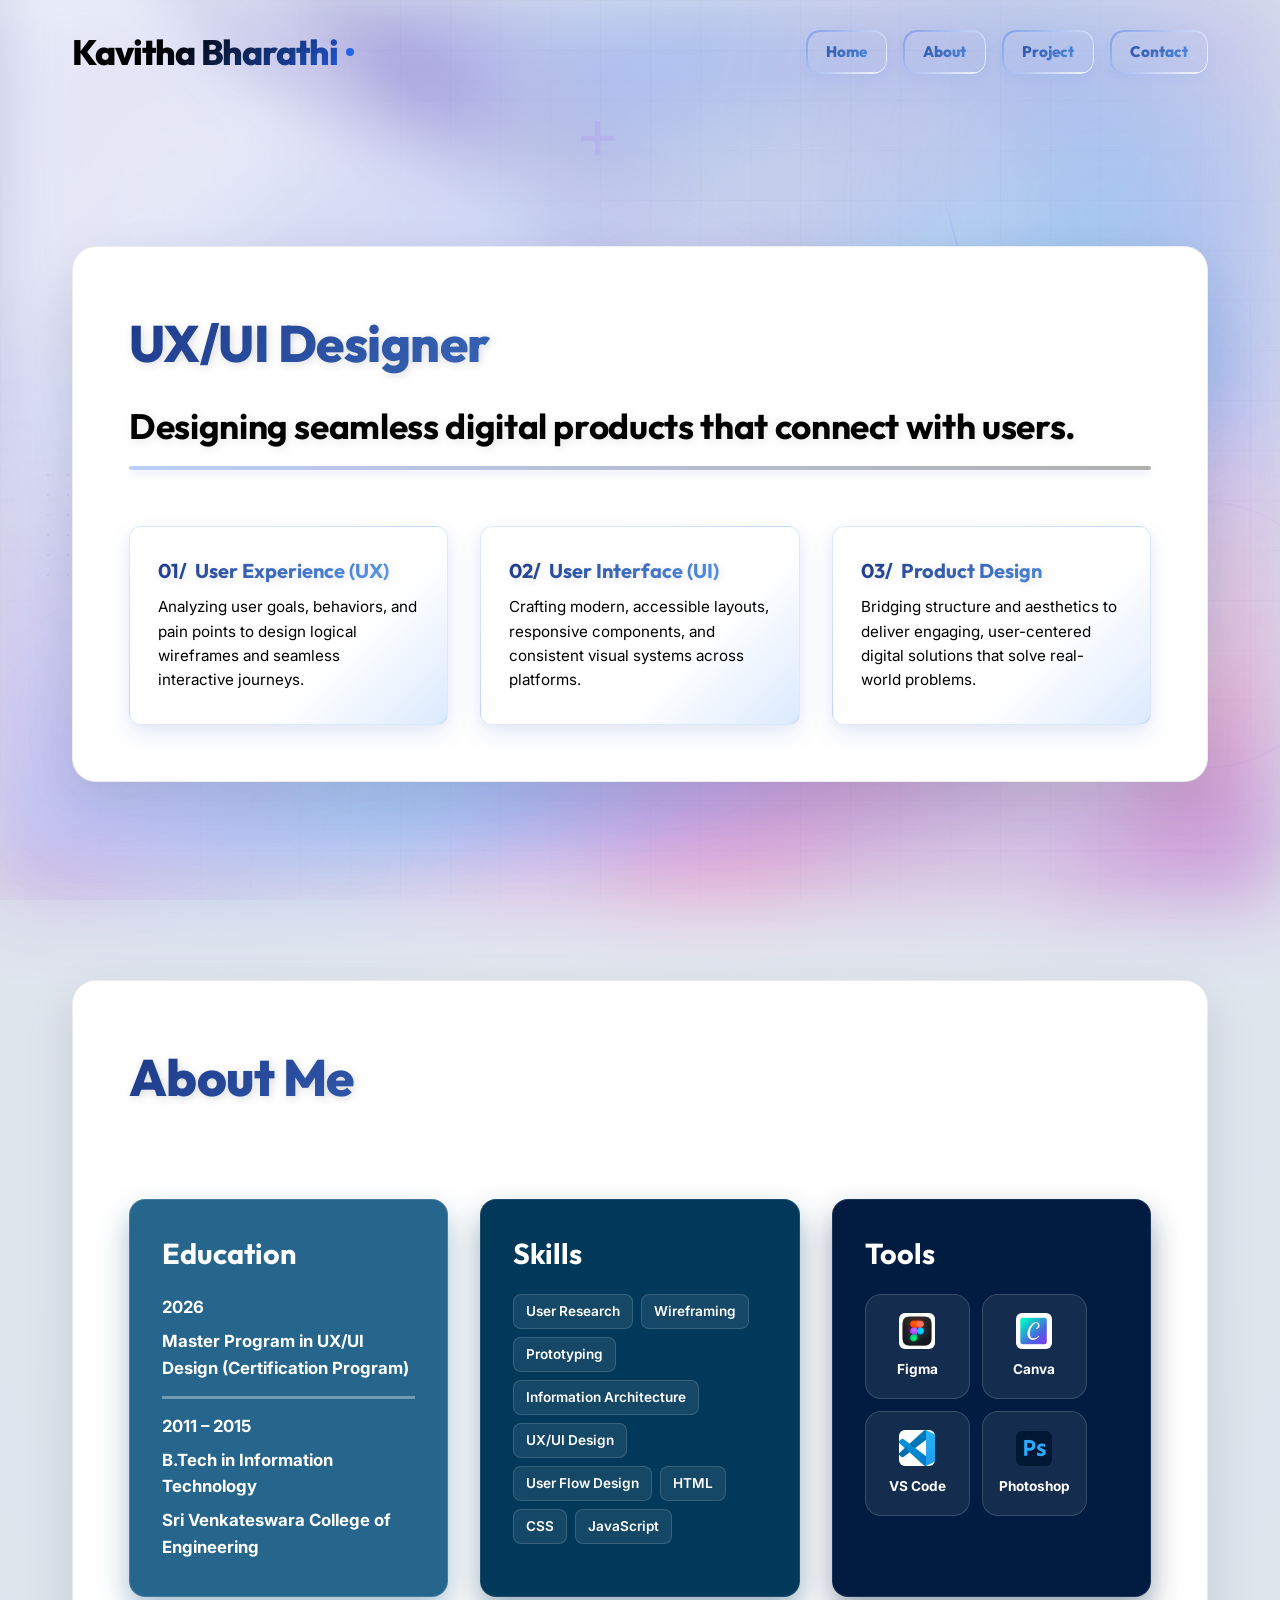
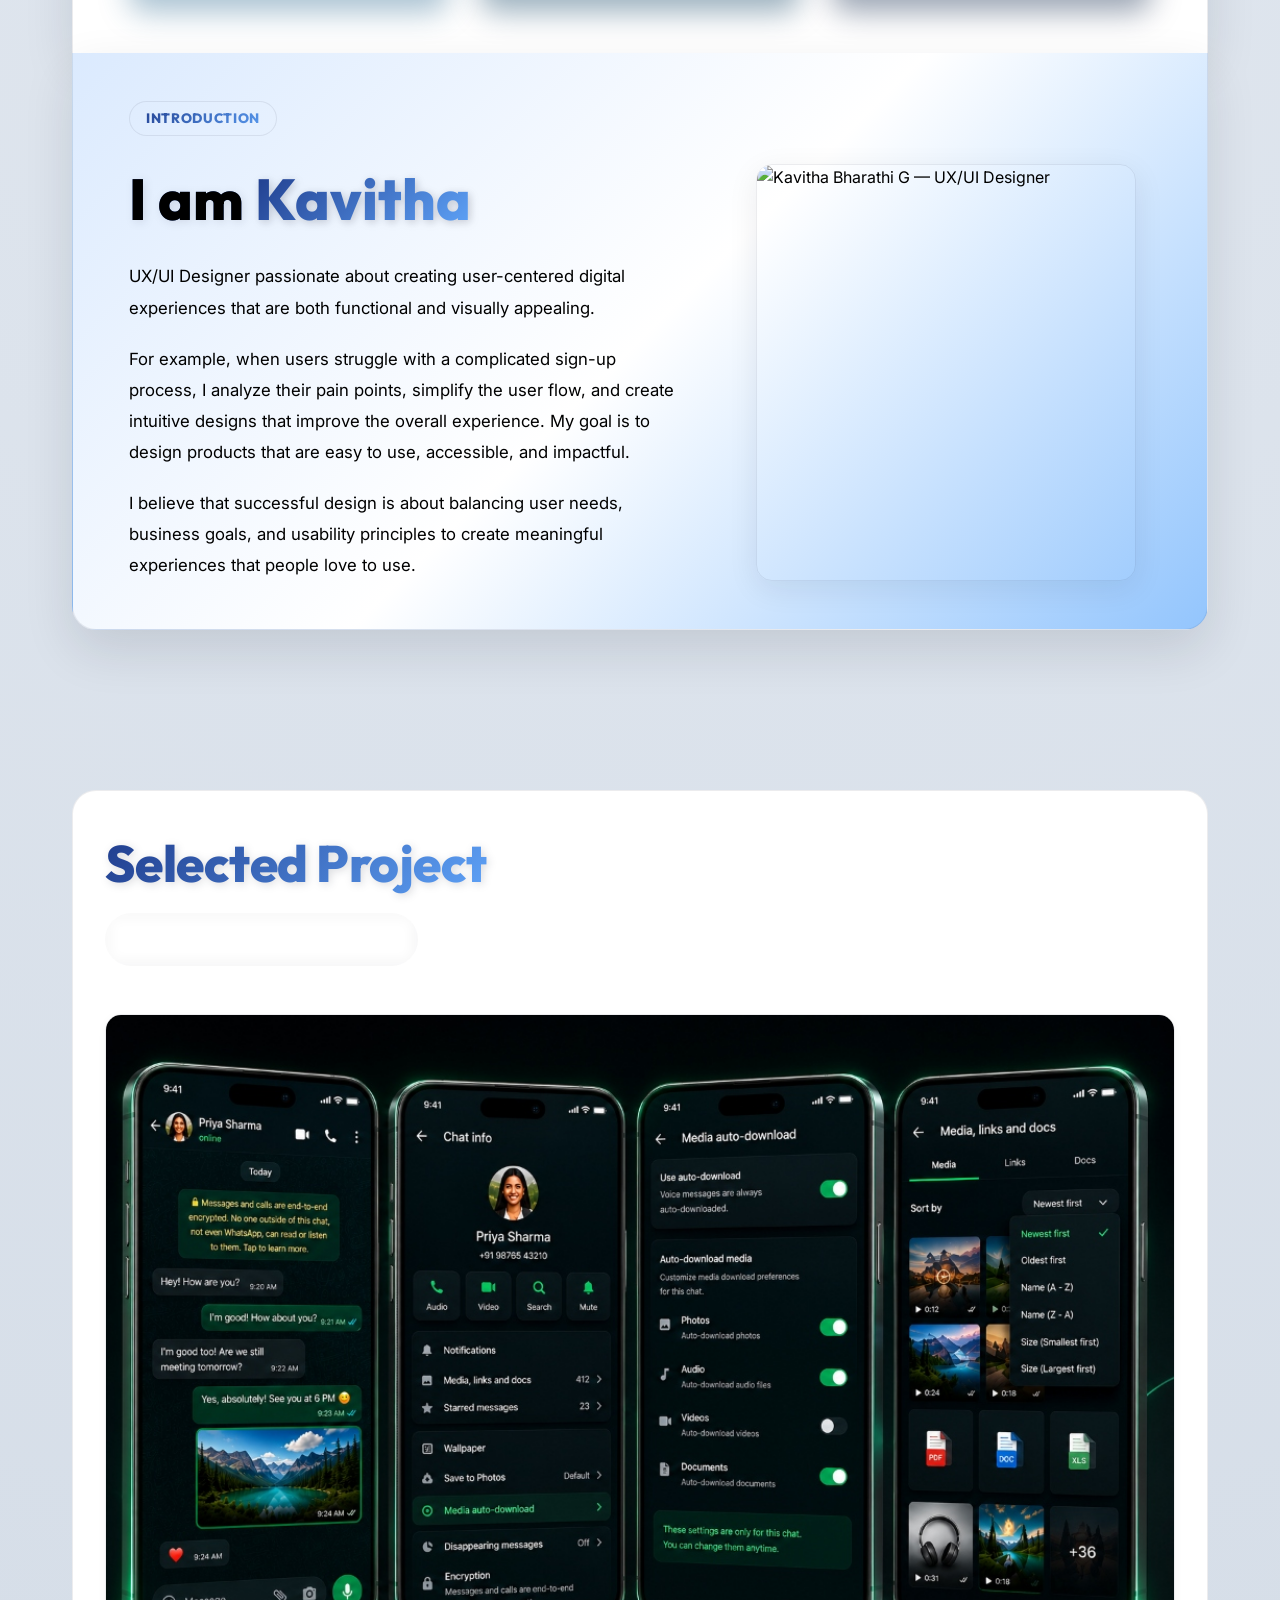
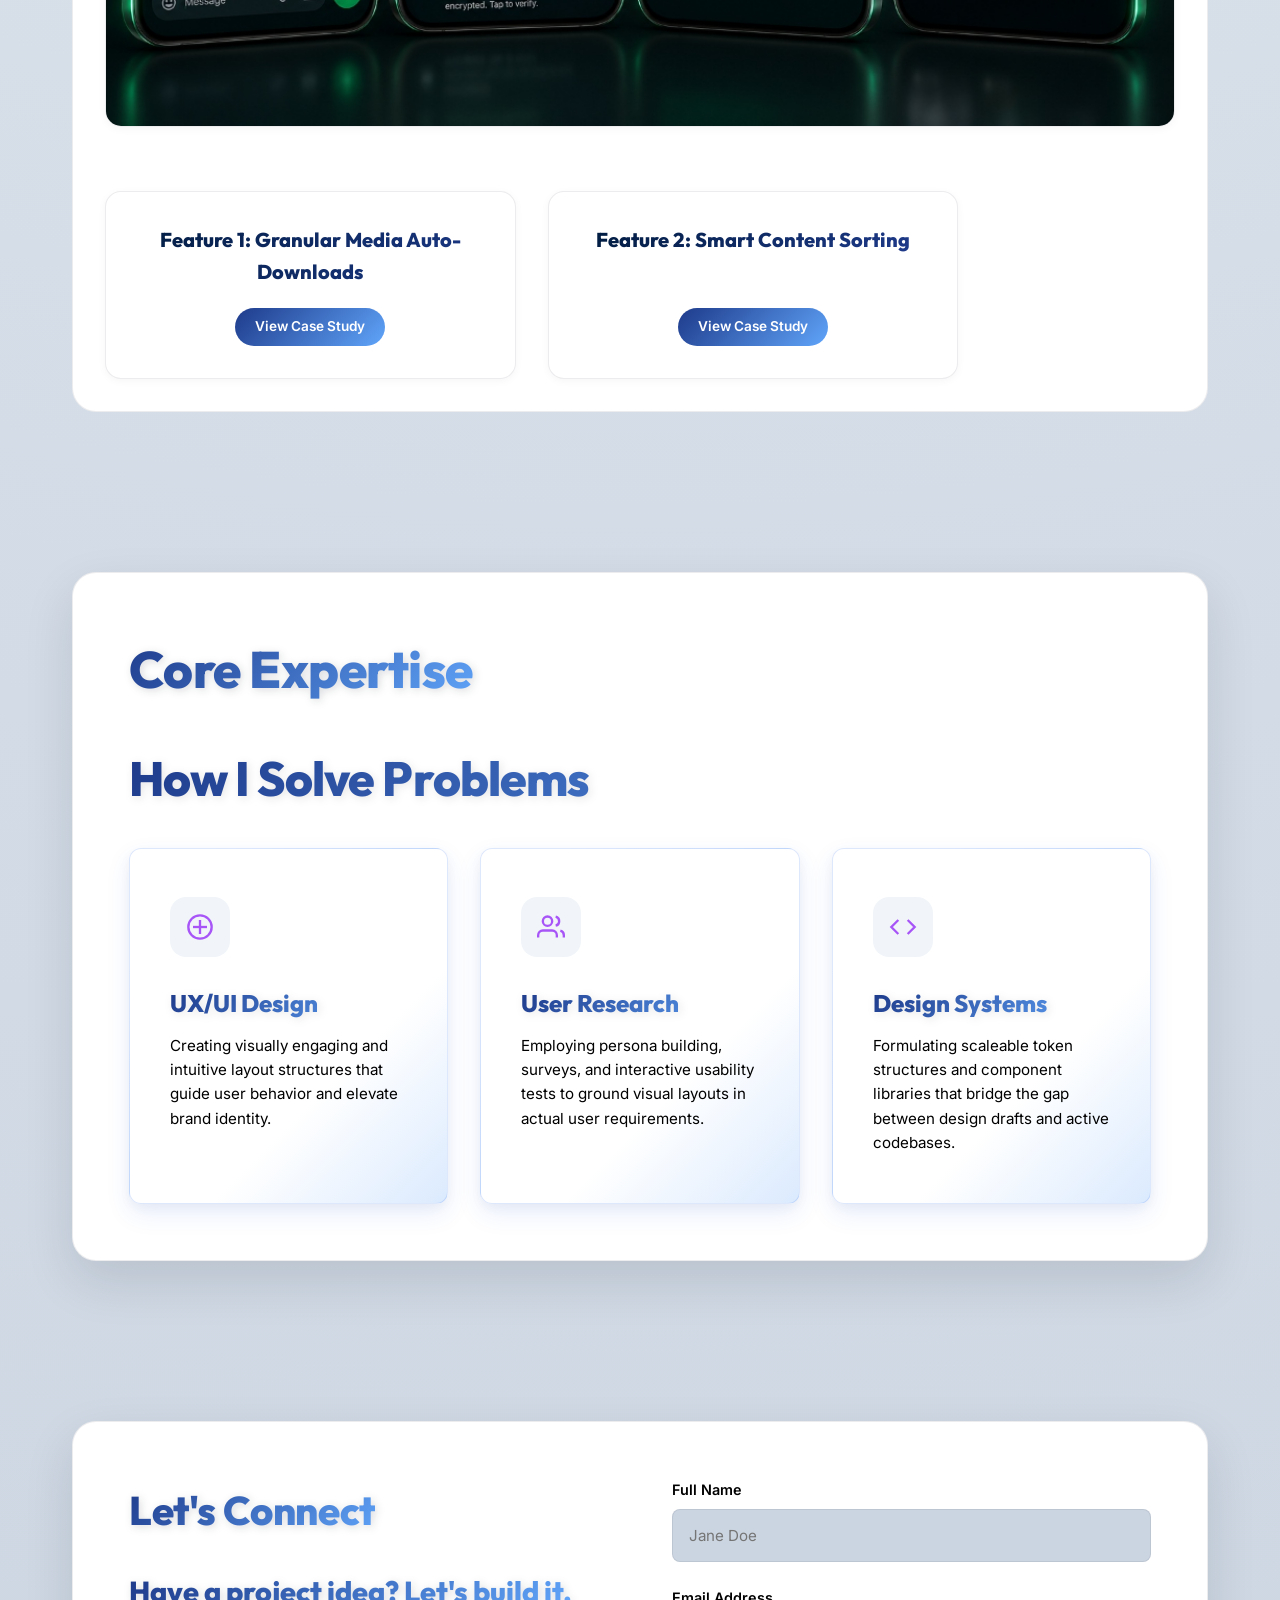
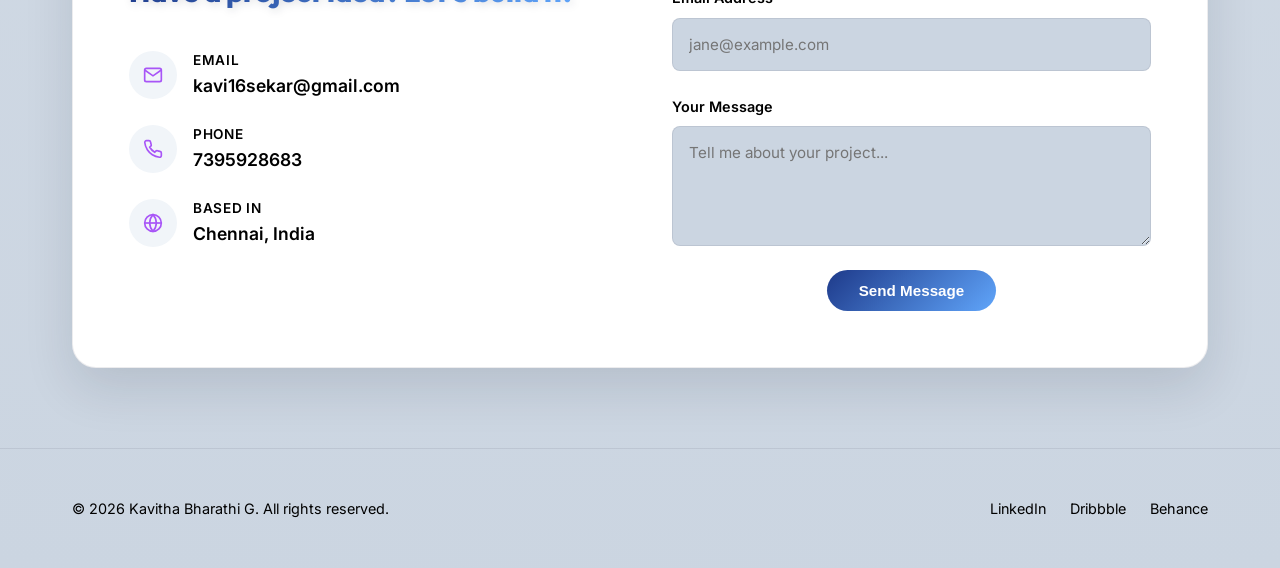
==== index.html @ 605681de "style: format Whatsapp Redesign as a glassmorphic capsule badge with separated colors" ====
<!DOCTYPE html>
<html lang="en" data-theme="light">
<head>
    <meta charset="UTF-8">
    <meta name="viewport" content="width=device-width, initial-scale=1.0">
    <title>Kavitha Bharathi G — UX/UI Designer & Product Thinker</title>
    <meta name="description" content="Portfolio of Kavitha Bharathi G, a senior UX/UI designer crafting high-impact digital products, design systems, and seamless user experiences.">
    <link rel="stylesheet" href="style.css">
</head>
<body class="home-page-body">

    <!-- Graphic Design Background Elements -->
    <div class="bg-graphics-container">
        <!-- SVG 3D Swirl Ribbons resembling the Windows 11 default flow background in the attached image -->
        <svg style="position: absolute; top: 0; left: 50%; transform: translateX(-50%); width: 100%; max-width: 1440px; height: 100%; opacity: 0.85; z-index: -9;" viewBox="0 0 1440 900" fill="none" xmlns="http://www.w3.org/2000/svg">
            <g filter="url(#glow)">
                <!-- Wave 1 (Light Blue Ribbon) -->
                <path d="M150,-100 C350,150 450,50 650,250 C850,450 1150,150 1350,300 C1550,450 1450,700 1450,900 L0,900 L0,-100 Z" fill="url(#waveGrad1)" />
                <!-- Wave 2 (Silver-Blue Swirl) -->
                <path d="M300,-100 C500,200 750,100 900,300 C1050,500 1200,400 1350,600 C1500,800 1500,900 1500,900 L0,900 L0,-100 Z" fill="url(#waveGrad2)" />
            </g>
            <defs>
                <linearGradient id="waveGrad1" x1="500" y1="-100" x2="1100" y2="700" gradientUnits="userSpaceOnUse">
                    <stop offset="0%" stop-color="#ffffff" stop-opacity="0.8"/>
                    <stop offset="30%" stop-color="#dbeafe" stop-opacity="0.6"/>
                    <stop offset="70%" stop-color="#93c5fd" stop-opacity="0.4"/>
                    <stop offset="100%" stop-color="#60a5fa" stop-opacity="0.1"/>
                </linearGradient>
                <linearGradient id="waveGrad2" x1="600" y1="-100" x2="1200" y2="800" gradientUnits="userSpaceOnUse">
                    <stop offset="0%" stop-color="#eff6ff" stop-opacity="0.5"/>
                    <stop offset="50%" stop-color="#bfdbfe" stop-opacity="0.3"/>
                    <stop offset="100%" stop-color="#3b82f6" stop-opacity="0"/>
                </linearGradient>
                <filter id="glow" x="-20%" y="-20%" width="140%" height="140%" filterUnits="userSpaceOnUse">
                    <feGaussianBlur stdDeviation="30" result="blur" />
                </filter>
            </defs>
        </svg>
        <div class="bg-shape shape-circle-2"></div>
        <div class="bg-shape shape-dots-1"></div>
        <div class="bg-shape shape-dots-2"></div>
        <div class="bg-shape shape-plus-1">+</div>
        <div class="bg-shape shape-plus-2">+</div>
        <div class="bg-shape shape-grid-accent"></div>
    </div>

    <!-- Navigation Header -->
    <nav class="navbar" id="navbar">
        <div class="container">
            <a href="#" class="logo interactive">
                Kavitha Bharathi<span class="logo-dot"></span>
            </a>
            <button class="menu-toggle" aria-label="Toggle Navigation">
                <svg width="24" height="24" viewBox="0 0 24 24" fill="none" stroke="currentColor" stroke-width="2.5">
                    <line x1="3" y1="6" x2="21" y2="6" class="line-1"></line>
                    <line x1="3" y1="12" x2="21" y2="12" class="line-2"></line>
                    <line x1="3" y1="18" x2="21" y2="18" class="line-3"></line>
                </svg>
            </button>
            <div class="nav-right">
                <a href="#home" class="nav-item-box interactive">Home</a>
                <a href="#about" class="nav-item-box interactive">About</a>
                <a href="#work" class="nav-item-box interactive">Project</a>
                <a href="#contact" class="nav-item-box interactive lets-talk-nav">Contact</a>
            </div>
        </div>
    </nav>

    <!-- UX/UI Designer Hero Section -->
    <header class="hero" id="home">
        <div class="hero-bg">
            <div class="hero-glow-1"></div>
            <div class="hero-glow-2"></div>
            <div class="hero-glow-3"></div>
        </div>
        <div class="container">
            <div class="hero-content">
                <div class="hero-box">
                    <span class="hero-intro">UX/UI Designer</span>
                    <h1 class="hero-title">Designing seamless digital products that connect with users.</h1>
                    
                    <div class="hero-ux-info">
                        <div class="hero-ux-info-item">
                            <h3><span style="color: var(--accent);">01/</span> User Experience (UX)</h3>
                            <p>Analyzing user goals, behaviors, and pain points to design logical wireframes and seamless interactive journeys.</p>
                        </div>
                        <div class="hero-ux-info-item">
                            <h3><span style="color: var(--accent);">02/</span> User Interface (UI)</h3>
                            <p>Crafting modern, accessible layouts, responsive components, and consistent visual systems across platforms.</p>
                        </div>
                        <div class="hero-ux-info-item">
                            <h3><span style="color: var(--accent);">03/</span> Product Design</h3>
                            <p>Bridging structure and aesthetics to deliver engaging, user-centered digital solutions that solve real-world problems.</p>
                        </div>
                    </div>
                </div>
            </div>
        </div>
    </header>

    <!-- About Me Section -->
    <section class="section-padding reveal" id="about">
        <div class="container">
            <div class="about-box">
                <div class="about-header-wrapper">
                    <span class="section-tag">About Me</span>
                </div>

                <!-- Education, Skills & Tools Grid -->
                <div class="about-grid-info">
                    <!-- Education Box -->
                    <div class="sub-box education-box interactive">
                        <div class="sub-box-header">
                            <h3 class="education-header">Education</h3>
                        </div>
                        <ul class="sub-box-list-custom">
                            <li class="edu-item-bold-white">2026</li>
                            <li class="edu-item-bold-white">Master Program in UX/UI Design (Certification Program)</li>
                            <li class="edu-divider-container"><hr class="edu-divider-bold-white"></li>
                            <li class="edu-item-bold-white">2011 – 2015</li>
                            <li class="edu-item-bold-white">B.Tech in Information Technology</li>
                            <li class="edu-item-bold-white">Sri Venkateswara College of Engineering</li>
                        </ul>
                    </div>

                    <!-- Skills Box -->
                    <div class="sub-box skills-box interactive">
                        <div class="sub-box-header">
                            <h3 class="skills-header">Skills</h3>
                        </div>
                        <div class="sub-box-tags">
                            <span class="mini-tag">User Research</span>
                            <span class="mini-tag">Wireframing</span>
                            <span class="mini-tag">Prototyping</span>
                            <span class="mini-tag">Information Architecture</span>
                            <span class="mini-tag">UX/UI Design</span>
                            <span class="mini-tag">User Flow Design</span>
                            <span class="mini-tag">HTML</span>
                            <span class="mini-tag">CSS</span>
                            <span class="mini-tag">JavaScript</span>
                        </div>
                    </div>

                    <!-- Tools Box -->
                    <div class="sub-box tools-box interactive">
                        <div class="sub-box-header">
                            <h3 class="tools-header">Tools</h3>
                        </div>
                        <ul class="tools-list-horizontal">
                            <li class="tool-item">
                                <img src="assets/Figma_Icon.jpg" alt="Figma" width="24" height="24" class="tool-icon">
                                <span>Figma</span>
                            </li>
                            <li class="tool-item">
                                <img src="assets/Canva_Icon.jpg" alt="Canva" width="24" height="24" class="tool-icon">
                                <span>Canva</span>
                            </li>
                            <li class="tool-item">
                                <img src="assets/JSCode_Icon.jpg" alt="VS Code" width="24" height="24" class="tool-icon">
                                <span>VS Code</span>
                            </li>
                            <li class="tool-item">
                                <img src="assets/Adobe_Photoshop_Icon.png" alt="Photoshop" width="24" height="24" class="tool-icon">
                                <span>Photoshop</span>
                            </li>
                        </ul>
                    </div>
                </div>

            </div>

            <!-- Introduction Section (Separate Box Attached to About Me) -->
            <div class="about-introduction-box reveal">
                <div class="intro-badge-wrapper">
                    <span class="intro-tag-badge">Introduction</span>
                </div>
                <div class="intro-content-row">
                    <div class="intro-left">
                        <h3 class="intro-title-greeting"><span class="intro-greeting-text">I am</span> <span class="intro-greeting-name">Kavitha</span></h3>
                        <p class="about-bio">
                            UX/UI Designer passionate about creating user-centered digital experiences that are both functional and visually appealing.
                        </p>
                        <p class="about-bio">
                            For example, when users struggle with a complicated sign-up process, I analyze their pain points, simplify the user flow, and create intuitive designs that improve the overall experience. My goal is to design products that are easy to use, accessible, and impactful.
                        </p>
                        <p class="about-bio">
                            I believe that successful design is about balancing user needs, business goals, and usability principles to create meaningful experiences that people love to use.
                        </p>
                    </div>
                    <div class="intro-right">
                        <img src="assets/photoimage.png" alt="Kavitha Bharathi G — UX/UI Designer" class="intro-avatar">
                    </div>
                </div>
            </div>
        </div>
    </section>

    <!-- Featured Projects Section -->
    <section class="section-padding reveal" id="work">
        <div class="container">
            <div class="work-grid">
                <!-- Combined Case Study -->
                <div class="work-card reveal interactive" style="grid-column: span 2; width: 100%;">
                    <div class="work-info">
                        <div class="work-content-group">
                            <span class="selected-projects-title">Selected Project</span>
                            <h3 class="work-title whatsapp-redesign-title"><span class="whatsapp-text">Whatsapp</span> <span class="redesign-text">Redesign</span></h3>
                            
                            <div class="work-hero-image-wrapper" style="margin: 1.5rem 0 2.5rem 0; border-radius: var(--radius-md); overflow: hidden; width: 100%; box-shadow: var(--shadow-sm); border: 1px solid var(--border-color); transition: var(--transition-smooth);">
                                <img src="assets/whatsapp_hero.jpg" alt="WhatsApp Redesign Mockup" style="width: 100%; height: auto; display: block; transition: transform 0.6s cubic-bezier(0.16, 1, 0.3, 1);">
                            </div>
                            
                            <div class="project-features-columns" style="display: flex; gap: 2rem; margin-top: 1.5rem; flex-wrap: wrap;">
                                <div class="project-feature-col">
                                    <span class="project-feature-pill">Feature 1: Granular Media Auto-Downloads</span>
                                    <a href="granular_media_downloads.html" class="work-link">View Case Study</a>
                                </div>
                                <div class="project-feature-col">
                                    <span class="project-feature-pill">Feature 2: Smart Content Sorting</span>
                                    <a href="smart_content_sorting.html" class="work-link">View Case Study</a>
                                </div>
                            </div>
                        </div>
                    </div>
                </div>
            </div>
        </div>
    </section>



    <!-- Services / Expertise Section -->
    <section class="section-padding reveal" id="services">
        <div class="container">
            <div class="services-box">
                <div class="section-header">
                    <span class="section-tag core-expertise-tag">Core Expertise</span>
                    <h2 class="section-title">How I Solve Problems</h2>
                </div>
                
                <div class="services-grid">
                    <!-- Service 1 -->
                    <div class="service-card reveal">
                        <div class="service-icon">
                            <svg width="28" height="28" viewBox="0 0 24 24" fill="none" stroke="currentColor" stroke-width="2"><path d="M12 22c5.523 0 10-4.477 10-10S17.523 2 12 2 2 6.477 2 12s4.477 10 10 10z"></path><path d="M12 6v12"></path><path d="M6 12h12"></path></svg>
                        </div>
                        <h3 class="service-title">UX/UI Design</h3>
                        <p class="service-desc">Creating visually engaging and intuitive layout structures that guide user behavior and elevate brand identity.</p>
                    </div>

                    <!-- Service 2 -->
                    <div class="service-card reveal">
                        <div class="service-icon">
                            <svg width="28" height="28" viewBox="0 0 24 24" fill="none" stroke="currentColor" stroke-width="2"><path d="M17 21v-2a4 4 0 0 0-4-4H5a4 4 0 0 0-4 4v2"></path><circle cx="9" cy="7" r="4"></circle><path d="M23 21v-2a4 4 0 0 0-3-3.87"></path><path d="M16 3.13a4 4 0 0 1 0 7.75"></path></svg>
                        </div>
                        <h3 class="service-title">User Research</h3>
                        <p class="service-desc">Employing persona building, surveys, and interactive usability tests to ground visual layouts in actual user requirements.</p>
                    </div>

                    <!-- Service 3 -->
                    <div class="service-card reveal">
                        <div class="service-icon">
                            <svg width="28" height="28" viewBox="0 0 24 24" fill="none" stroke="currentColor" stroke-width="2"><polyline points="16 18 22 12 16 6"></polyline><polyline points="8 6 2 12 8 18"></polyline></svg>
                        </div>
                        <h3 class="service-title">Design Systems</h3>
                        <p class="service-desc">Formulating scaleable token structures and component libraries that bridge the gap between design drafts and active codebases.</p>
                    </div>
                </div>
            </div>
        </div>
    </section>


    <!-- Contact Section -->
    <section class="section-padding reveal" id="contact">
        <div class="container">
            <div class="contact-wrapper">
                <div class="contact-info">
                    <div>
                        <span class="section-tag lets-connect-tag">Let's Connect</span>
                        <h2 class="contact-title">Have a project idea? Let's build it.</h2>
                    </div>
                    <div class="contact-details-list">
                        <div class="contact-item">
                            <div class="contact-icon">
                                <svg width="20" height="20" viewBox="0 0 24 24" fill="none" stroke="currentColor" stroke-width="2"><path d="M4 4h16c1.1 0 2 .9 2 2v12c0 1.1-.9 2-2 2H4c-1.1 0-2-.9-2-2V6c0-1.1.9-2 2-2z"></path><polyline points="22,6 12,13 2,6"></polyline></svg>
                            </div>
                            <div>
                                <div class="contact-text-label">Email</div>
                                <div class="contact-text-value">kavi16sekar@gmail.com</div>
                            </div>
                        </div>
                        <div class="contact-item">
                            <div class="contact-icon">
                                <svg width="20" height="20" viewBox="0 0 24 24" fill="none" stroke="currentColor" stroke-width="2"><path d="M22 16.92v3a2 2 0 0 1-2.18 2 19.79 19.79 0 0 1-8.63-3.07 19.5 19.5 0 0 1-6-6 19.79 19.79 0 0 1-3.07-8.67A2 2 0 0 1 4.11 2h3a2 2 0 0 1 2 1.72 12.84 12.84 0 0 0 .7 2.81 2 2 0 0 1-.45 2.11L8.09 9.91a16 16 0 0 0 6 6l1.27-1.27a2 2 0 0 1 2.11-.45 12.84 12.84 0 0 0 2.81.7A2 2 0 0 1 22 16.92z"></path></svg>
                            </div>
                            <div>
                                <div class="contact-text-label">Phone</div>
                                <div class="contact-text-value">7395928683</div>
                            </div>
                        </div>
                        <div class="contact-item">
                            <div class="contact-icon">
                                <svg width="20" height="20" viewBox="0 0 24 24" fill="none" stroke="currentColor" stroke-width="2"><circle cx="12" cy="12" r="10"></circle><line x1="2" y1="12" x2="22" y2="12"></line><path d="M12 2a15.3 15.3 0 0 1 4 10 15.3 15.3 0 0 1-4 10 15.3 15.3 0 0 1-4-10 15.3 15.3 0 0 1 4-10z"></path></svg>
                            </div>
                            <div>
                                <div class="contact-text-label">Based in</div>
                                <div class="contact-text-value">Chennai, India</div>
                            </div>
                        </div>
                    </div>
                </div>
                <div class="contact-form-wrapper">
                    <form class="contact-form" id="contactForm">
                        <div class="form-group">
                            <label for="name" class="form-label">Full Name</label>
                            <input type="text" id="name" class="form-input interactive" placeholder="Jane Doe" required>
                        </div>
                        <div class="form-group">
                            <label for="email" class="form-label">Email Address</label>
                            <input type="email" id="email" class="form-input interactive" placeholder="jane@example.com" required>
                        </div>
                        <div class="form-group">
                            <label for="message" class="form-label">Your Message</label>
                            <textarea id="message" class="form-textarea interactive" placeholder="Tell me about your project..." required></textarea>
                        </div>
                        <button type="submit" class="btn-primary interactive contact-submit-btn">Send Message</button>
                    </form>
                </div>
            </div>
        </div>
    </section>

    <!-- Footer -->
    <footer class="footer">
        <div class="container">
            <div>© 2026 Kavitha Bharathi G. All rights reserved.</div>
            <div class="footer-socials">
                <a href="#" class="footer-social-link interactive">LinkedIn</a>
                <a href="#" class="footer-social-link interactive">Dribbble</a>
                <a href="#" class="footer-social-link interactive">Behance</a>
            </div>
        </div>
    </footer>



    <script src="script.js"></script>
</body>
</html>
---- style.css ----
@import url('https://fonts.googleapis.com/css2?family=Outfit:wght@300;400;500;600;700;800&family=Inter:wght@300;400;500;600;700&display=swap');

/* --- DESIGN SYSTEM TOKENS --- */
:root {
    --font-heading: 'Outfit', sans-serif;
    --font-body: 'Inter', sans-serif;
    
    /* Default White Theme */
    --bg-primary: #cbd5e1; /* Base cool gray */
    --bg-secondary: #ffffff; /* Clean white card container */
    --bg-tertiary: #f1f5f9; /* Slate 100 */
    --bg-glass: rgba(255, 255, 255, 0.85);
    --border-color: rgba(15, 23, 42, 0.08);
    --border-hover: rgba(15, 23, 42, 0.15);
    --text-primary: #000000; /* Pure Black */
    --text-secondary: #000000; /* Pure Black */
    --text-muted: #000000; /* Pure Black */
    --accent: #a855f7; /* Violet / Purple */
    --accent-glow: rgba(168, 85, 247, 0.15);
    --accent-gradient: linear-gradient(135deg, #a855f7 0%, #ec4899 100%);
    --gradient-text: linear-gradient(135deg, #000000 30%, #000000 100%);
    --shadow-sm: 0 2px 8px rgba(15, 23, 42, 0.04);
    --shadow-md: 0 8px 30px rgba(15, 23, 42, 0.08);
    --shadow-lg: 0 20px 50px rgba(15, 23, 42, 0.12);
    --radius-sm: 8px;
    --radius-md: 16px;
    --radius-lg: 24px;
    --radius-xl: 32px;
    --transition-smooth: all 0.4s cubic-bezier(0.16, 1, 0.3, 1);
    --transition-bounce: all 0.5s cubic-bezier(0.34, 1.56, 0.64, 1);
}

[data-theme="light"] {
    /* Light Theme */
    --bg-primary: #cbd5e1; /* Base cool gray */
    --bg-secondary: #ffffff; /* Clean white card container */
    --bg-tertiary: #f1f5f9; /* Slate 100 */
    --bg-glass: rgba(255, 255, 255, 0.85);
    --border-color: rgba(15, 23, 42, 0.08);
    --border-hover: rgba(15, 23, 42, 0.15);
    --text-primary: #000000; /* Pure Black */
    --text-secondary: #000000; /* Pure Black */
    --text-muted: #000000; /* Pure Black */
    --accent: #a855f7; /* Violet / Purple */
    --accent-glow: rgba(168, 85, 247, 0.15);
    --accent-gradient: linear-gradient(135deg, #a855f7 0%, #ec4899 100%);
    --gradient-text: linear-gradient(135deg, #000000 30%, #000000 100%);
    --shadow-sm: 0 2px 8px rgba(15, 23, 42, 0.04);
    --shadow-md: 0 8px 30px rgba(15, 23, 42, 0.08);
    --shadow-lg: 0 20px 50px rgba(15, 23, 42, 0.12);
}

/* --- RESET & BASIC STYLES --- */
* {
    margin: 0;
    padding: 0;
    box-sizing: border-box;
}

html {
    scroll-behavior: smooth;
    font-size: 16px;
}

body {
    background: radial-gradient(circle at 50% 20%, #e2e8f0 0%, #cbd5e1 100%);
    color: var(--text-primary);
    font-family: var(--font-body);
    line-height: 1.6;
    overflow-x: hidden;
    transition: background-color 0.5s cubic-bezier(0.16, 1, 0.3, 1);
    -webkit-font-smoothing: antialiased;
}

/* Typography elements */
h1, h2, h3, h4, h5, h6 {
    font-family: var(--font-heading);
    font-weight: 800;
    background: linear-gradient(135deg, #1E3A8A 0%, #60A5FA 100%);
    -webkit-background-clip: text;
    -webkit-text-fill-color: transparent;
    filter: drop-shadow(2px 2px 4px rgba(15, 23, 42, 0.1));
    line-height: 1.2;
    transition: var(--transition-bounce);
}
h1:hover, h2:hover, h3:hover, h4:hover, h5:hover, h6:hover, .section-tag:hover, .selected-projects-title:hover, .hero-intro:hover {
    transform: scale(1.03) translateY(-2px);
    text-shadow: 0 0 35px rgba(59, 130, 246, 0.45);
}

a {
    color: inherit;
    text-decoration: none;
}

img {
    max-width: 100%;
    height: auto;
    display: block;
}

/* --- UTILITY CLASSES --- */
.container {
    width: 100%;
    max-width: 1200px;
    margin: 0 auto;
    padding: 0 2rem;
}

.section-padding {
    padding: 5rem 0;
}

.accent-text {
    background: var(--accent-gradient);
    -webkit-background-clip: text;
    -webkit-text-fill-color: transparent;
}

/* Section Header */
.section-header {
    margin-bottom: 2.5rem;
}
.section-tag {
    font-family: var(--font-heading);
    font-size: 0.875rem;
    font-weight: 600;
    text-transform: uppercase;
    letter-spacing: 0.15em;
    color: var(--accent);
    margin-bottom: 1rem;
    display: inline-block;
}
.section-title {
    font-size: 3rem;
    font-weight: 800;
    letter-spacing: -0.02em;
}

/* --- NAVIGATION --- */
.navbar {
    position: fixed;
    top: 0;
    left: 0;
    width: 100%;
    z-index: 1000;
    padding: 1.5rem 0;
    transition: var(--transition-smooth);
}

.navbar.scrolled {
    background-color: var(--bg-glass);
    backdrop-filter: blur(12px);
    border-bottom: 1px solid rgba(15, 23, 42, 0.03);
    padding: 1rem 0;
    box-shadow: var(--shadow-sm);
}

.navbar .container {
    display: flex;
    justify-content: space-between;
    align-items: center;
}

.logo {
    font-family: var(--font-heading);
    font-size: 2.2rem;
    font-weight: 800;
    letter-spacing: -0.03em;
    display: flex;
    align-items: center;
    gap: 0.5rem;
    background: linear-gradient(135deg, #000000 35%, #2563EB 100%);
    -webkit-background-clip: text;
    -webkit-text-fill-color: transparent;
}

.logo-dot {
    width: 8px;
    height: 8px;
    background: #2563EB;
    border-radius: 50%;
}

.nav-right {
    display: flex;
    align-items: center;
    gap: 1rem;
}

.nav-item-box {
    position: relative;
    font-family: var(--font-heading);
    font-size: 0.95rem;
    font-weight: 800;
    padding: 0.6rem 1.25rem;
    background: linear-gradient(135deg, #1E3A8A 0%, #60A5FA 100%);
    -webkit-background-clip: text;
    -webkit-text-fill-color: transparent;
    border-radius: 14px;
    transition: var(--transition-bounce);
    display: inline-block;
    box-shadow: 0 4px 12px rgba(37, 99, 235, 0.05);
    z-index: 1;
}

.nav-item-box::before {
    content: '';
    position: absolute;
    top: 0;
    left: 0;
    right: 0;
    bottom: 0;
    border-radius: 14px;
    padding: 1.5px;
    background: linear-gradient(135deg, rgba(37, 99, 235, 0.4) 0%, rgba(255, 255, 255, 0.9) 100%);
    -webkit-mask: 
       linear-gradient(#fff 0 0) content-box, 
       linear-gradient(#fff 0 0);
    -webkit-mask-composite: xor;
            mask-composite: exclude;
    pointer-events: none;
    z-index: -1;
    transition: var(--transition-smooth);
}

.nav-item-box:hover {
    transform: translateY(-2px);
    box-shadow: 0 6px 16px rgba(37, 99, 235, 0.12);
}

.nav-item-box:hover::before {
    background: linear-gradient(135deg, rgba(37, 99, 235, 0.7) 0%, rgba(255, 255, 255, 1) 100%);
}



/* Contact Button */
.btn-primary {
    background: var(--text-primary);
    color: var(--bg-primary);
    border: none;
    padding: 0.75rem 1.5rem;
    border-radius: var(--radius-xl);
    font-weight: 600;
    font-size: 0.95rem;
    transition: var(--transition-bounce);
    display: flex;
    align-items: center;
    gap: 0.5rem;
}

.btn-primary:hover {
    transform: translateY(-2px);
    box-shadow: var(--shadow-md);
    background: var(--accent-gradient);
    color: #ffffff;
}

/* Mobile Menu Button */
.menu-toggle {
    display: none;
    background: none;
    border: none;
    color: var(--text-primary);
}

/* --- HERO SECTION --- */
.hero {
    position: relative;
    min-height: 100vh;
    display: flex;
    align-items: center;
    padding-top: 8rem;
    overflow: hidden;
}

/* Interactive abstract background */
.hero-bg {
    position: absolute;
    top: 0;
    left: 0;
    width: 100%;
    height: 100%;
    z-index: -1;
    overflow: hidden;
}

.hero-glow-1 {
    position: absolute;
    width: 600px;
    height: 600px;
    background: radial-gradient(circle, rgba(37, 99, 235, 0.22) 0%, rgba(96, 165, 250, 0.05) 60%, rgba(0,0,0,0) 100%);
    top: -10%;
    right: -10%;
    filter: blur(80px);
    pointer-events: none;
    animation: float 20s infinite alternate;
}

.hero-glow-2 {
    position: absolute;
    width: 500px;
    height: 500px;
    background: radial-gradient(circle, rgba(139, 92, 246, 0.18) 0%, rgba(219, 39, 119, 0.04) 60%, rgba(0,0,0,0) 100%);
    bottom: -10%;
    left: -10%;
    filter: blur(80px);
    pointer-events: none;
    animation: float 15s infinite alternate-reverse;
}

.hero-glow-3 {
    position: absolute;
    width: 400px;
    height: 400px;
    background: radial-gradient(circle, rgba(236, 72, 153, 0.12) 0%, rgba(0,0,0,0) 70%);
    top: 35%;
    left: 40%;
    filter: blur(70px);
    pointer-events: none;
    animation: float 18s infinite alternate;
}

/* Global webpage background design grid and color mesh effects */
.home-page-body::before {
    content: '';
    position: fixed;
    top: 0;
    left: 0;
    width: 100vw;
    height: 100vh;
    background-image: url('assets/portfolio_blurred_bg.png');
    background-size: cover;
    background-position: center;
    filter: blur(40px) saturate(1.2);
    opacity: 0.45;
    z-index: -10;
    pointer-events: none;
    transition: var(--transition-smooth);
}

.home-page-body::after {
    content: '';
    position: fixed;
    top: 0;
    left: 0;
    width: 100vw;
    height: 100vh;
    background-image: 
        linear-gradient(to right, rgba(15, 23, 42, 0.015) 1px, transparent 1px),
        linear-gradient(to bottom, rgba(15, 23, 42, 0.015) 1px, transparent 1px);
    background-size: 50px 50px;
    mask-image: radial-gradient(ellipse at 50% 50%, black 70%, transparent 100%);
    -webkit-mask-image: radial-gradient(ellipse at 50% 50%, black 70%, transparent 100%);
    z-index: -9;
    pointer-events: none;
}

@keyframes float {
    0% { transform: translate(0, 0) scale(1); }
    100% { transform: translate(60px, 40px) scale(1.08); }
}

.hero-content {
    width: 100%;
}

.hero-box {
    background-color: var(--bg-secondary);
    border: 1px solid var(--border-color);
    border-radius: var(--radius-lg);
    padding: 3.5rem;
    box-shadow: var(--shadow-lg);
    display: flex;
    flex-direction: column;
    gap: 1.25rem;
}

.hero-intro {
    font-size: 3.2rem;
    font-weight: 800;
    letter-spacing: -0.01em;
    text-transform: none;
    background: linear-gradient(135deg, #1E3A8A 0%, #60A5FA 100%);
    -webkit-background-clip: text;
    -webkit-text-fill-color: transparent;
    filter: drop-shadow(2px 2px 4px rgba(15, 23, 42, 0.15));
    margin-bottom: 0;
    display: inline-block;
    font-family: var(--font-heading);
}

.hero-title {
    font-size: 2.2rem;
    font-weight: 700;
    line-height: 1.3;
    letter-spacing: -0.01em;
    color: #000000 !important;
    -webkit-text-fill-color: initial !important;
    background: none !important;
    margin-bottom: 0;
}

.hero-title::after {
    content: '';
    display: block;
    width: 100%;
    height: 4px;
    background: linear-gradient(90deg, #2563EB, #000000);
    margin-top: 1rem;
    border-radius: 2px;
    box-shadow: 0 4px 8px rgba(37, 99, 235, 0.4);
    opacity: 0.3;
}

.hero-ux-info {
    margin-top: 2.25rem;
    margin-bottom: 0;
    display: grid;
    grid-template-columns: repeat(3, 1fr);
    gap: 2rem;
    text-align: left;
}

.hero-ux-info-item {
    background: linear-gradient(135deg, #FFFFFF 65%, #DBEAFE 100%) !important;
    border: 1px solid rgba(37, 99, 235, 0.15);
    border-radius: 12px;
    padding: 2rem 1.75rem;
    box-shadow: 0 10px 25px rgba(37, 99, 235, 0.1), 0 4px 12px rgba(0, 0, 0, 0.04);
    transition: var(--transition-bounce);
}

.hero-ux-info-item:hover {
    transform: translateY(-5px);
    box-shadow: 0 15px 30px rgba(37, 99, 235, 0.15), 0 6px 16px rgba(0, 0, 0, 0.06);
}

.hero-ux-info-item h3 {
    font-size: 1.25rem;
    font-weight: 700;
    color: #000000 !important;
    margin-bottom: 0.75rem;
    display: flex;
    align-items: center;
    gap: 0.5rem;
}

.hero-ux-info-item h3 span {
    color: #2563EB !important;
}

.hero-ux-info-item p {
    font-size: 0.95rem;
    color: #000000 !important;
    line-height: 1.6;
}

/* --- WORK SECTION --- */
.work-grid {
    display: grid;
    grid-template-columns: repeat(2, 1fr);
    gap: 3rem;
}

.work-card {
    background-color: var(--bg-secondary);
    border: 1px solid var(--border-color);
    border-radius: var(--radius-lg);
    overflow: hidden;
    transition: var(--transition-smooth);
    display: flex;
    flex-direction: column;
}

.work-card:hover {
    transform: translateY(-8px);
    border-color: var(--border-hover);
    box-shadow: var(--shadow-lg);
}

.work-img-wrapper {
    position: relative;
    aspect-ratio: 1.5;
    overflow: hidden;
    background-color: var(--bg-tertiary);
}

.work-img {
    width: 100%;
    height: 100%;
    object-fit: cover;
    transition: transform 0.6s cubic-bezier(0.16, 1, 0.3, 1);
}

.work-card:hover .work-img {
    transform: scale(1.05);
}

.work-overlay {
    position: absolute;
    top: 0;
    left: 0;
    width: 100%;
    height: 100%;
    background: linear-gradient(180deg, rgba(10, 12, 16, 0) 40%, rgba(10, 12, 16, 0.8) 100%);
    opacity: 0;
    display: flex;
    align-items: flex-end;
    padding: 2rem;
    transition: var(--transition-smooth);
}

.work-card:hover .work-overlay {
    opacity: 1;
}

.work-info {
    padding: 2rem;
    flex-grow: 1;
    display: flex;
    flex-direction: column;
    justify-content: space-between;
}

.work-tags {
    display: flex;
    flex-wrap: wrap;
    gap: 0.5rem;
    margin-bottom: 1rem;
}

.work-tag {
    font-size: 0.75rem;
    font-weight: 600;
    padding: 0.25rem 0.75rem;
    background-color: var(--bg-tertiary);
    border: 1px solid var(--border-color);
    border-radius: var(--radius-xl);
    color: var(--text-secondary);
}

.work-content-group {
    display: flex;
    flex-direction: column;
    align-items: flex-start;
}

.work-title {
    font-size: 1.75rem;
    margin-bottom: 0.75rem;
}

.work-desc {
    font-size: 0.95rem;
    color: var(--text-secondary);
    margin-bottom: 1.5rem;
}

.work-link {
    display: inline-flex;
    align-items: center;
    justify-content: center;
    font-weight: 600;
    font-size: 0.85rem;
    color: #ffffff !important;
    background: linear-gradient(135deg, #1E3A8A 0%, #60A5FA 100%) !important;
    padding: 0.5rem 1.25rem;
    border-radius: 50px;
    margin-top: auto;
    width: fit-content;
    transition: var(--transition-bounce);
    cursor: pointer;
}

.work-link:hover {
    transform: translateY(-3px);
    box-shadow: 0 10px 20px rgba(37, 99, 235, 0.3);
    background: linear-gradient(135deg, #2563EB 0%, #3B82F6 100%) !important;
}

/* Make second card offset slightly for dynamic grid look */
.work-grid > .work-card:nth-child(even) {
    transform: translateY(3rem);
}

.work-grid > .work-card:nth-child(even):hover {
    transform: translateY(2.5rem);
}

/* --- SERVICES/EXPERTISE --- */
.services-grid {
    display: grid;
    grid-template-columns: repeat(3, 1fr);
    gap: 2rem;
}

.service-card {
    background: linear-gradient(135deg, #FFFFFF 65%, #DBEAFE 100%) !important;
    border: 1px solid rgba(37, 99, 235, 0.15);
    border-radius: 12px;
    padding: 3rem 2.5rem;
    box-shadow: 0 10px 25px rgba(37, 99, 235, 0.1), 0 4px 12px rgba(0, 0, 0, 0.04);
    transition: var(--transition-bounce);
}

.service-card:hover {
    transform: translateY(-5px);
    box-shadow: 0 15px 30px rgba(37, 99, 235, 0.15), 0 6px 16px rgba(0, 0, 0, 0.06);
}

.service-icon {
    width: 60px;
    height: 60px;
    border-radius: var(--radius-md);
    background-color: var(--bg-tertiary);
    display: flex;
    align-items: center;
    justify-content: center;
    margin-bottom: 2rem;
    color: var(--accent);
    transition: var(--transition-smooth);
}

.service-card:hover .service-icon {
    background-color: var(--accent);
    color: #ffffff;
    transform: scale(1.1);
}

.service-title {
    font-size: 1.5rem;
    margin-bottom: 1rem;
}

.service-desc {
    font-size: 0.95rem;
    color: #000000;
}


.form-input, .form-textarea {
    width: 100%;
    background-color: var(--bg-primary);
    border: 1px solid var(--border-color);
    border-radius: var(--radius-sm);
    padding: 1rem;
    color: var(--text-primary);
    font-family: var(--font-body);
    font-size: 0.95rem;
    outline: none;
    transition: var(--transition-smooth);
}

.form-input:focus, .form-textarea:focus {
    border-color: var(--accent);
    box-shadow: 0 0 0 4px var(--accent-glow);
}

.form-textarea {
    resize: vertical;
    min-height: 120px;
}

/* --- FOOTER --- */
.footer {
    border-top: 1px solid var(--border-color);
    padding: 3rem 0;
    font-size: 0.9rem;
    color: var(--text-muted);
}

.footer .container {
    display: flex;
    justify-content: space-between;
    align-items: center;
}

.footer-socials {
    display: flex;
    gap: 1.5rem;
}

.footer-social-link {
    transition: var(--transition-smooth);
}

.footer-social-link:hover {
    color: var(--text-primary);
}

/* --- CASE STUDY DETAIL MODAL --- */
.modal {
    position: fixed;
    top: 0;
    left: 0;
    width: 100%;
    height: 100%;
    background-color: var(--bg-primary);
    backdrop-filter: blur(15px);
    z-index: 2000;
    overflow-y: auto;
    opacity: 0;
    pointer-events: none;
    transition: var(--transition-smooth);
}

.modal.active {
    opacity: 1;
    pointer-events: all;
}

.modal-content {
    background-color: transparent;
    border: none;
    box-shadow: none;
    width: 100%;
    max-width: 1200px;
    margin: 0 auto;
    max-height: none;
    overflow-y: visible;
    position: relative;
    padding: 8rem 2rem 5rem 2rem;
    transform: translateY(30px);
    transition: var(--transition-bounce);
}

.modal.active .modal-content {
    transform: translateY(0);
}

.modal-navbar {
    position: fixed;
    top: 0;
    left: 0;
    width: 100%;
    padding: 1.5rem 0;
    background-color: var(--bg-primary);
    border-bottom: 1px solid rgba(15, 23, 42, 0.03);
    z-index: 2100;
}

.modal-navbar-container {
    display: flex;
    justify-content: space-between;
    align-items: center;
    width: 100%;
    max-width: 1200px;
    margin: 0 auto;
    padding: 0 2rem;
}

.modal-navbar .nav-right {
    display: flex !important;
}

.modal-header {
    margin-bottom: 2rem;
}

.modal-title {
    font-size: 2.5rem;
    margin-bottom: 0.5rem;
}

.modal-tags {
    display: flex;
    gap: 0.5rem;
    margin-bottom: 1.5rem;
}

.modal-image {
    width: 100%;
    border-radius: var(--radius-md);
    margin-bottom: 2.5rem;
}

.modal-body {
    line-height: 1.8;
}

.modal-section {
    background-color: var(--bg-secondary);
    border: 1px solid var(--border-color);
    border-radius: var(--radius-md);
    padding: 2rem 2rem;
    margin-bottom: 2rem;
    box-shadow: var(--shadow-sm);
    transition: var(--transition-smooth);
}

.modal-section:hover {
    transform: translateY(-2px);
    box-shadow: var(--shadow-md);
    border-color: rgba(37, 99, 235, 0.15);
}

.modal-section-title {
    font-size: 1.25rem;
    margin-bottom: 0.75rem;
    color: var(--text-primary);
}

.modal-section-desc {
    color: #000000;
}
.modal-body p, .modal-body li {
    color: #000000;
}

/* --- ANIMATIONS & INTERACTIVE STATES --- */
.reveal {
    opacity: 0;
    transform: translateY(30px);
    transition: opacity 0.8s ease, transform 0.8s cubic-bezier(0.16, 1, 0.3, 1);
}

.reveal.active {
    opacity: 1;
    transform: translateY(0);
}

/* --- RESPONSIVENESS --- */
@media (max-width: 1024px) {
    html {
        font-size: 15px;
    }
    .work-grid {
        gap: 2rem;
    }
    .work-grid > .work-card:nth-child(even) {
        transform: translateY(0);
    }
    .work-grid > .work-card:nth-child(even):hover {
        transform: translateY(-8px);
    }
    .services-grid {
        grid-template-columns: repeat(auto-fit, minmax(280px, 1fr));
        gap: 2rem;
    }
    #about .section-title {
        font-size: 2.5rem;
    }
    .about-box, .services-box {
        padding: 2.5rem 1.5rem;
        gap: 2.5rem;
    }
    .about-grid-info {
        grid-template-columns: repeat(auto-fit, minmax(280px, 1fr));
        gap: 1.5rem;
    }
    .about-intro-title {
        font-size: 1.75rem;
    }
    .tools-list-horizontal {
        grid-template-columns: 1fr;
    }
    .contact-wrapper {
        grid-template-columns: 1fr;
        gap: 3rem;
        padding: 2.5rem 1.5rem;
    }
}

@media (max-width: 768px) {
    body {
        cursor: default; /* Disable custom cursor on mobile */
    }
    .custom-cursor, .custom-cursor-follower {
        display: none;
    }
    * {
        cursor: auto;
    }
    .nav-right {
        display: none; /* Add slide-in nav or mobile-friendly overlay for full premium build */
    }
    .menu-toggle {
        display: block;
    }
    .hero-title {
        font-size: 2.5rem;
    }
    .hero-ux-info {
        grid-template-columns: 1fr;
        gap: 1.5rem;
    }
    .work-grid {
        grid-template-columns: 1fr;
    }
    .services-grid {
        grid-template-columns: 1fr;
    }
    .modal-content {
        padding: 2rem;
    }
}

/* --- WHATSAPP MOBILE PHONE GALLERY --- */
.work-gallery-wrapper {
    position: relative;
    overflow: hidden;
    background-color: var(--bg-tertiary);
    padding: 2.5rem 1.5rem;
    border-bottom: 1px solid var(--border-color);
}

.work-gallery {
    display: flex;
    gap: 1.5rem;
    overflow-x: auto;
    scrollbar-width: thin;
    scrollbar-color: var(--accent) var(--bg-tertiary);
    padding-bottom: 1rem;
    scroll-snap-type: x mandatory;
}

.work-gallery::-webkit-scrollbar {
    height: 6px;
}

.work-gallery::-webkit-scrollbar-track {
    background: var(--bg-tertiary);
}

.work-gallery::-webkit-scrollbar-thumb {
    background-color: var(--accent);
    border-radius: 10px;
}

.gallery-phone {
    width: 220px;
    aspect-ratio: 9/19.5;
    background: #000;
    border: 6px solid #1f2937;
    border-radius: 24px;
    box-shadow: 0 10px 25px rgba(0, 0, 0, 0.5), inset 0 0 4px rgba(255, 255, 255, 0.2);
    overflow: hidden;
    position: relative;
    scroll-snap-align: start;
    transition: transform 0.3s ease, box-shadow 0.3s ease;
}

.gallery-phone:hover {
    transform: translateY(-5px) scale(1.03);
    box-shadow: 0 15px 35px rgba(0, 0, 0, 0.6), 0 0 15px var(--accent-glow);
}

.gallery-phone img {
    width: 100%;
    height: 100%;
    object-fit: cover;
}

/* Solution Gallery specific styles inside the modal */
.whatsapp-solution-gallery {
    display: flex;
    flex-wrap: wrap;
    justify-content: center;
    gap: 1.5rem;
    margin-top: 1.5rem;
}

.whatsapp-solution-gallery .gallery-phone {
    width: 260px;
    position: relative;
}

.phone-label {
    display: block;
    position: absolute;
    bottom: 0;
    left: 0;
    width: 100%;
    background: rgba(0, 0, 0, 0.8);
    color: #fff;
    font-size: 0.75rem;
    text-align: center;
    padding: 0.5rem 0.25rem;
    font-family: var(--font-body);
    border-top: 1px solid rgba(255, 255, 255, 0.1);
    backdrop-filter: blur(4px);
    z-index: 10;
}

/* --- ABOUT SECTION & CUSTOM STYLES --- */
.about-box {
    background-color: var(--bg-secondary);
    border: 1px solid var(--border-color);
    border-bottom: none;
    border-top-left-radius: var(--radius-lg);
    border-top-right-radius: var(--radius-lg);
    border-bottom-left-radius: 0;
    border-bottom-right-radius: 0;
    padding: 3.5rem;
    box-shadow: var(--shadow-lg);
    display: flex;
    flex-direction: column;
    gap: 2.5rem;
}
.about-header-wrapper {
    display: flex;
    flex-direction: column;
}
#about .section-tag, .selected-projects-title, .core-expertise-tag {
    font-size: clamp(2.2rem, 5vw, 3.2rem);
    font-family: var(--font-heading);
    font-weight: 800;
    text-transform: none;
    letter-spacing: -0.01em;
    background: linear-gradient(135deg, #1E3A8A 0%, #60A5FA 100%);
    -webkit-background-clip: text;
    -webkit-text-fill-color: transparent;
    filter: drop-shadow(2px 2px 4px rgba(15, 23, 42, 0.15));
    margin-bottom: 2.5rem;
    display: inline-block;
    word-wrap: break-word;
    max-width: 100%;
}
.lets-connect-tag {
    font-size: clamp(2rem, 5vw, 2.5rem);
    font-weight: 800;
    text-transform: none;
    letter-spacing: -0.01em;
    background: linear-gradient(135deg, #1E3A8A 0%, #60A5FA 100%);
    -webkit-background-clip: text;
    -webkit-text-fill-color: transparent;
    filter: drop-shadow(2px 2px 4px rgba(15, 23, 42, 0.15));
    margin-bottom: 1.5rem;
    display: inline-block;
    white-space: normal;
    word-wrap: break-word;
    max-width: 100%;
}
.whatsapp-redesign-title {
    display: inline-flex;
    align-items: center;
    gap: 0.5rem;
    padding: 0.5rem 1.25rem;
    background-color: rgba(255, 255, 255, 0.45);
    backdrop-filter: blur(8px);
    border: 1px solid var(--border-color);
    border-radius: 50px;
    font-size: clamp(1.4rem, 3.5vw, 1.8rem);
    font-weight: 800;
    margin-bottom: 1.5rem;
    width: fit-content;
    transition: var(--transition-bounce);
    box-shadow: var(--shadow-sm);
}
.whatsapp-redesign-title:hover {
    transform: translateY(-2px);
    background-color: rgba(255, 255, 255, 0.6);
    box-shadow: var(--shadow-md);
}
.whatsapp-text {
    color: #000000;
    -webkit-text-fill-color: #000000;
    font-weight: 800;
}
.redesign-text {
    background: linear-gradient(135deg, #1E3A8A 0%, #60A5FA 100%);
    -webkit-background-clip: text;
    -webkit-text-fill-color: transparent;
    font-weight: 800;
}
.work-card .selected-projects-title {
    margin-bottom: 0.5rem;
}
.about-grid-info {
    display: grid;
    grid-template-columns: repeat(3, 1fr);
    gap: 2rem;
}
.sub-box {
    border: 1px solid var(--border-color);
    border-radius: var(--radius-md);
    padding: 2.25rem 2rem;
    transition: var(--transition-smooth);
    display: flex;
    flex-direction: column;
    gap: 1.5rem;
}
.sub-box:hover {
    transform: translateY(-6px);
}
.sub-box-header {
    display: flex;
    align-items: center;
    gap: 0.75rem;
    color: #ffffff;
}
.sub-box-header h3 {
    font-weight: 700;
    font-family: var(--font-heading);
}
.education-box {
    background-color: #26658C !important;
    border: 1px solid rgba(255, 255, 255, 0.15) !important;
    box-shadow: 0 15px 30px rgba(38, 101, 140, 0.4) !important;
}
.education-box:hover {
    border-color: rgba(255, 255, 255, 0.4) !important;
    box-shadow: 0 20px 40px rgba(38, 101, 140, 0.6) !important;
}
.skills-box {
    background-color: #023859 !important;
    border: 1px solid rgba(255, 255, 255, 0.1) !important;
    box-shadow: 0 15px 30px rgba(2, 56, 89, 0.4) !important;
}
.skills-box:hover {
    border-color: rgba(255, 255, 255, 0.3) !important;
    box-shadow: 0 20px 40px rgba(2, 56, 89, 0.6) !important;
}
.tools-box {
    background-color: #011C40 !important;
    border: 1px solid rgba(255, 255, 255, 0.1) !important;
    box-shadow: 0 15px 30px rgba(1, 28, 64, 0.4) !important;
}
.tools-box:hover {
    border-color: rgba(255, 255, 255, 0.3) !important;
    box-shadow: 0 20px 40px rgba(1, 28, 64, 0.6) !important;
}
.education-header, .skills-header, .tools-header, .sub-box-header h3 {
    font-size: 1.8rem !important;
    color: #ffffff !important;
    -webkit-text-fill-color: #ffffff !important;
    background: none !important;
    -webkit-background-clip: initial !important;
    filter: none !important;
}
.sub-box-list-custom {
    list-style: none;
    padding: 0;
    margin: 0;
    display: flex;
    flex-direction: column;
    gap: 0.4rem;
}
.edu-item-bold-white {
    font-weight: 700 !important;
    color: #ffffff !important;
    font-size: 1.05rem;
}
.edu-divider-container {
    list-style: none;
    padding: 0;
    margin: 0.5rem 0;
}
.edu-divider-bold-white {
    border: none;
    border-top: 3px solid #ffffff;
    opacity: 0.35;
}
.sub-box-tags {
    display: flex;
    flex-wrap: wrap;
    gap: 0.5rem;
}
.mini-tag {
    font-size: 0.85rem;
    font-weight: 600;
    padding: 0.35rem 0.75rem;
    background: rgba(255, 255, 255, 0.08);
    border: 1px solid rgba(255, 255, 255, 0.15);
    color: #ffffff;
    border-radius: var(--radius-sm);
    transition: var(--transition-smooth);
}
.mini-tag:hover {
    background: var(--accent);
    color: #ffffff;
    border-color: var(--accent);
}
.tools-list-horizontal {
    list-style: none;
    display: flex;
    flex-direction: row;
    flex-wrap: wrap;
    gap: 0.75rem;
}
.tool-item {
    display: flex;
    flex-direction: column;
    align-items: center;
    justify-content: center;
    gap: 0.6rem;
    font-size: 0.85rem;
    font-weight: 700 !important;
    color: #ffffff !important;
    width: 105px;
    height: 105px;
    background: rgba(255, 255, 255, 0.08);
    border: 1px solid rgba(255, 255, 255, 0.15);
    border-radius: var(--radius-md);
    transition: var(--transition-bounce);
    text-align: center;
    box-sizing: border-box;
}
.tool-item:hover {
    background: var(--accent);
    border-color: var(--accent);
    transform: translateY(-4px);
}
.tool-item svg, .tool-icon {
    width: 36px;
    height: 36px;
    flex-shrink: 0;
    object-fit: contain;
    border-radius: 6px;
}
.about-introduction-box {
    background: linear-gradient(135deg, #DBEAFE 0%, #FFFFFF 50%, #93C5FD 100%);
    border: 1px solid var(--border-color);
    border-top: none;
    border-top-left-radius: 0;
    border-top-right-radius: 0;
    border-bottom-left-radius: var(--radius-lg);
    border-bottom-right-radius: var(--radius-lg);
    padding: 3rem 3.5rem;
    box-shadow: var(--shadow-lg);
    display: flex;
    flex-direction: column;
    gap: 1.5rem;
    margin-top: 0;
    box-sizing: border-box;
}
.intro-badge-wrapper {
    width: 100%;
    display: flex;
    justify-content: flex-start;
}
.intro-tag-badge {
    display: inline-block;
    padding: 0.35rem 1rem;
    background-color: var(--bg-secondary);
    border: 1px solid var(--border-color);
    border-radius: 50px;
    font-size: 0.85rem;
    font-family: var(--font-heading);
    font-weight: 800;
    background: linear-gradient(135deg, #1E3A8A 0%, #60A5FA 100%);
    -webkit-background-clip: text;
    -webkit-text-fill-color: transparent;
    width: fit-content;
    text-transform: uppercase;
    letter-spacing: 0.05em;
    margin-bottom: 0.25rem;
}
.intro-content-row {
    display: flex;
    flex-direction: row;
    align-items: stretch;
    gap: 3.5rem;
    width: 100%;
}
.intro-left {
    flex: 1.15;
    display: flex;
    flex-direction: column;
    justify-content: space-between;
    gap: 1.25rem;
}
.intro-right {
    flex: 0.85;
    display: flex;
    justify-content: center;
    align-items: stretch;
}
.intro-avatar {
    width: 100%;
    max-width: 380px;
    height: 100%;
    min-height: 280px;
    object-fit: cover;
    border-radius: var(--radius-md);
    box-shadow: var(--shadow-md);
    border: 1px solid var(--border-color);
    transition: var(--transition-bounce);
}
.intro-avatar:hover {
    transform: scale(1.02) translateY(-2px);
    box-shadow: var(--shadow-lg);
}
.intro-title-greeting {
    font-size: clamp(2.5rem, 6vw, 3.6rem);
    font-weight: 800;
    margin-bottom: 0.5rem;
    line-height: 1.2;
}
.intro-greeting-text {
    color: #000000;
    -webkit-text-fill-color: #000000;
}
.intro-greeting-name {
    background: linear-gradient(135deg, #1E3A8A 0%, #60A5FA 100%);
    -webkit-background-clip: text;
    -webkit-text-fill-color: transparent;
    filter: drop-shadow(2px 2px 4px rgba(15, 23, 42, 0.1));
}
.about-bio {
    font-size: 1.05rem;
    line-height: 1.85;
    color: #000000;
}

/* --- CONTACT SECTION STYLING --- */
.contact-wrapper {
    background-color: var(--bg-secondary);
    border: 1px solid var(--border-color);
    border-radius: var(--radius-lg);
    padding: 3.5rem;
    box-shadow: var(--shadow-lg);
    display: grid;
    grid-template-columns: 1fr 1fr;
    gap: 4rem;
    align-items: start;
}

.contact-info {
    display: flex;
    flex-direction: column;
    gap: 2.5rem;
}

.contact-title {
    font-size: 1.8rem;
    font-weight: 800;
    line-height: 1.2;
    margin-top: 0.5rem;
    background: linear-gradient(135deg, #1E3A8A 0%, #60A5FA 100%);
    -webkit-background-clip: text;
    -webkit-text-fill-color: transparent;
    filter: drop-shadow(2px 2px 4px rgba(15, 23, 42, 0.15));
    display: inline-block;
}

.contact-details-list {
    display: flex;
    flex-direction: column;
    gap: 1.5rem;
}

.contact-item {
    display: flex;
    align-items: center;
    gap: 1rem;
}

.contact-icon {
    width: 48px;
    height: 48px;
    border-radius: 50%;
    background-color: var(--bg-tertiary);
    display: flex;
    align-items: center;
    justify-content: center;
    color: var(--accent);
    flex-shrink: 0;
}

.contact-text-label {
    font-size: 0.85rem;
    text-transform: uppercase;
    letter-spacing: 0.05em;
    color: var(--text-muted);
    font-weight: 600;
}

.contact-text-value {
    font-size: 1.1rem;
    font-weight: 600;
    color: var(--text-primary);
}

.contact-form-wrapper {
    width: 100%;
}

.contact-form {
    display: flex;
    flex-direction: column;
    gap: 1.5rem;
}

.form-group {
    display: flex;
    flex-direction: column;
    gap: 0.5rem;
}

.form-label {
    font-size: 0.9rem;
    font-weight: 600;
    color: var(--text-secondary);
}

.contact-submit-btn {
    align-self: center;
    display: inline-flex;
    align-items: center;
    justify-content: center;
    font-weight: 600;
    font-size: 0.95rem;
    color: #ffffff !important;
    background: linear-gradient(135deg, #1E3A8A 0%, #60A5FA 100%) !important;
    padding: 0.75rem 2rem;
    border-radius: 50px;
    border: none;
    transition: var(--transition-bounce);
    cursor: pointer;
}

.contact-submit-btn:hover {
    transform: translateY(-3px);
    box-shadow: 0 10px 20px rgba(37, 99, 235, 0.3);
    background: linear-gradient(135deg, #2563EB 0%, #3B82F6 100%) !important;
}

.services-box {
    background-color: var(--bg-secondary);
    border: 1px solid var(--border-color);
    border-radius: var(--radius-lg);
    padding: 3.5rem;
    box-shadow: var(--shadow-lg);
    display: flex;
    flex-direction: column;
    gap: 2.5rem;
}

.services-box .section-header {
    margin-bottom: 0;
}

#modalCloseBtn {
    transition: var(--transition-bounce);
}

#modalCloseBtn:hover {
    transform: translateX(-4px);
    color: var(--accent) !important;
}

.modal-navbar .nav-item-box {
    font-weight: 800 !important;
}

.modal-feature-tag {
    font-family: var(--font-heading);
    font-size: 1.2rem;
    font-weight: 800;
    text-transform: uppercase;
    letter-spacing: 0.1em;
    background: linear-gradient(135deg, #1E3A8A 0%, #60A5FA 100%);
    -webkit-background-clip: text;
    -webkit-text-fill-color: transparent;
    filter: drop-shadow(2px 2px 4px rgba(15, 23, 42, 0.15));
    display: inline-block;
    margin-bottom: 0.5rem;
}

.modal-feature-title {
    font-family: var(--font-heading);
    font-size: 4rem;
    font-weight: 800;
    letter-spacing: -0.02em;
    background: linear-gradient(135deg, #1E3A8A 0%, #60A5FA 100%);
    -webkit-background-clip: text;
    -webkit-text-fill-color: transparent;
    filter: drop-shadow(2px 2px 4px rgba(15, 23, 42, 0.15));
    margin-top: 0.25rem;
    margin-bottom: 2rem;
    line-height: 1.1;
    display: block;
}

.project-features-inline {
    display: flex;
    flex-wrap: wrap;
    gap: 0.75rem;
    margin-top: 0.75rem;
    margin-bottom: 2rem;
}

.project-feature-pill {
    font-family: var(--font-heading);
    font-size: 1.25rem;
    font-weight: 800;
    background: linear-gradient(135deg, #011C40 0%, #1E3A8A 100%) !important;
    -webkit-background-clip: text !important;
    -webkit-text-fill-color: transparent !important;
    display: inline-block;
    white-space: normal;
}

.project-feature-col {
    flex: 1;
    min-width: 250px;
    display: flex;
    flex-direction: column;
    gap: 1.25rem;
    align-items: center;
    text-align: center;
    background-color: var(--bg-secondary);
    border: 1px solid var(--border-color);
    border-radius: var(--radius-md);
    padding: 2rem 1.5rem;
    box-shadow: var(--shadow-sm);
    transition: var(--transition-smooth);
}

.project-feature-col:hover {
    transform: translateY(-4px);
    box-shadow: var(--shadow-md);
    border-color: var(--accent);
}

.work-hero-image-wrapper:hover img {
    transform: scale(1.02);
}

.case-study-nav .nav-right {
    gap: 0.5rem;
}

.case-study-nav .nav-item-box {
    font-size: 0.85rem;
    padding: 0.5rem 0.9rem;
}

.analysis-image-wrapper:hover img {
    transform: scale(1.015);
}

.insights-image-wrapper:hover img {
    transform: scale(1.015);
}

.insight-card:hover {
    transform: translateY(-3px);
    box-shadow: var(--shadow-md);
    border-color: rgba(37, 99, 235, 0.3) !important;
}

.analysis-table-container {
    width: 100%;
    overflow-x: auto;
    margin-top: 2rem;
    border: 1px solid var(--border-color);
    border-radius: var(--radius-md);
    box-shadow: var(--shadow-sm);
    background-color: var(--bg-primary);
}

.analysis-table {
    width: 100%;
    border-collapse: collapse;
    text-align: left;
    font-size: 0.95rem;
}

.analysis-table th, .analysis-table td {
    padding: 1.25rem 1.5rem;
    border-bottom: 1px solid rgba(15, 23, 42, 0.05);
    border-right: 1px solid rgba(15, 23, 42, 0.05);
    vertical-align: top;
    transition: var(--transition-smooth);
    font-size: 0.85rem;
}

.analysis-table thead tr {
    background-color: var(--bg-secondary);
}

.analysis-table th {
    font-family: var(--font-heading);
    font-weight: 800;
    font-size: 1.15rem;
    text-align: center;
    background: linear-gradient(135deg, #1E3A8A 0%, #60A5FA 100%);
    -webkit-background-clip: text;
    -webkit-text-fill-color: transparent;
}

.analysis-table th span {
    display: block;
    margin-top: 0.25rem;
    background: none;
    -webkit-background-clip: initial;
    -webkit-text-fill-color: var(--text-secondary);
}

.analysis-table td {
    color: #0F172A;
    font-size: 0.82rem;
}

.analysis-table td strong {
    font-family: var(--font-heading);
    font-weight: 700;
    font-size: 1.05rem;
    background: linear-gradient(135deg, #1E3A8A 0%, #60A5FA 100%);
    -webkit-background-clip: text;
    -webkit-text-fill-color: transparent;
}

.analysis-table th:last-child, .analysis-table td:last-child {
    border-right: none;
}

.analysis-table tr:last-child td {
    border-bottom: none;
}

.analysis-table tr {
    transition: var(--transition-smooth);
}

.analysis-table tr:hover {
    background-color: rgba(37, 99, 235, 0.03);
}

.analysis-table tr:hover td {
    border-bottom-color: rgba(37, 99, 235, 0.15);
    border-right-color: rgba(37, 99, 235, 0.15);
}

.analysis-table ul {
    margin: 0;
    padding-left: 1.2rem;
}

.analysis-table li {
    margin-bottom: 0.5rem;
    font-size: 0.82rem;
    color: #0F172A;
}

.analysis-table li:last-child {
    margin-bottom: 0;
}

.comparison-box {
    transition: var(--transition-bounce);
}

.comparison-box:hover {
    transform: translateY(-5px);
    border-color: rgba(37, 99, 235, 0.3) !important;
    box-shadow: var(--shadow-md) !important;
}

.comparison-box img {
    transition: var(--transition-smooth);
}

.comparison-box:hover img {
    transform: scale(1.03);
}

.ia-image-wrapper {
    background-color: #f8fafc !important;
    background-image: radial-gradient(#cbd5e1 1.2px, transparent 1.2px) !important;
    background-size: 20px 20px !important;
    border: 1px solid rgba(99, 102, 241, 0.12) !important;
    box-shadow: 0 10px 30px rgba(15, 23, 42, 0.03) !important;
    padding: 3rem 2rem !important;
    transition: all 0.45s cubic-bezier(0.16, 1, 0.3, 1) !important;
}

.ia-image-wrapper:hover {
    transform: translateY(-6px);
    border-color: rgba(99, 102, 241, 0.25) !important;
    box-shadow: 0 20px 45px rgba(99, 102, 241, 0.1) !important;
}

.ia-image-wrapper img {
    transition: all 0.45s cubic-bezier(0.16, 1, 0.3, 1);
}

.ia-image-wrapper:hover img {
    transform: scale(1.02);
}

.flow-node {
    transition: var(--transition-bounce);
}

/* Highly creative & colorful user flowchart styling */
.user-flowchart {
    background: radial-gradient(circle at top left, rgba(99, 102, 241, 0.05), transparent), 
                radial-gradient(circle at bottom right, rgba(244, 63, 94, 0.05), transparent),
                var(--bg-secondary);
    padding: 3.5rem 2rem;
    border-radius: 24px;
    border: 1px solid rgba(99, 102, 241, 0.15);
    width: 100%;
    position: relative;
    overflow: hidden;
    box-shadow: inset 0 0 40px rgba(99, 102, 241, 0.02), var(--shadow-sm);
}

/* Base Flow Node */
.flow-node {
    background: rgba(255, 255, 255, 0.88) !important;
    backdrop-filter: blur(8px);
    border: 1.5px solid rgba(99, 102, 241, 0.12) !important;
    border-radius: 16px !important;
    box-shadow: 0 8px 20px rgba(15, 23, 42, 0.03) !important;
    transition: all 0.4s cubic-bezier(0.16, 1, 0.3, 1) !important;
    position: relative;
    font-weight: 700 !important;
}

.flow-node strong {
    background: linear-gradient(135deg, #4f46e5 0%, #06b6d4 100%) !important;
    -webkit-background-clip: text !important;
    -webkit-text-fill-color: transparent !important;
    font-weight: 900 !important;
}

.flow-node span {
    font-weight: 700 !important;
    color: #000000 !important; /* Pure black */
}

.flow-node div, .flow-node input {
    font-weight: 700 !important;
}

.flow-node:hover {
    transform: translateY(-6px) scale(1.03);
    border-color: #6366f1 !important;
    box-shadow: 0 15px 35px rgba(99, 102, 241, 0.18) !important;
    background: #ffffff !important;
}

/* Accent Node (Decisions/Interactive steps) */
.flow-node-accent {
    background: linear-gradient(135deg, rgba(239, 246, 255, 0.9) 0%, rgba(219, 234, 254, 0.9) 100%) !important;
    border: 1.5px solid rgba(59, 130, 246, 0.4) !important;
    box-shadow: 0 8px 25px rgba(59, 130, 246, 0.08) !important;
}

.flow-node-accent strong {
    background: linear-gradient(135deg, #1d4ed8 0%, #3b82f6 100%) !important;
    -webkit-background-clip: text !important;
    -webkit-text-fill-color: transparent !important;
}

.flow-node-accent:hover {
    border-color: #2563eb !important;
    box-shadow: 0 15px 35px rgba(37, 99, 235, 0.25) !important;
}

/* Success Node (Completion/Save paths) */
.flow-node-success {
    background: linear-gradient(135deg, rgba(236, 253, 245, 0.9) 0%, rgba(209, 250, 229, 0.9) 100%) !important;
    border: 1.5px solid rgba(16, 185, 129, 0.4) !important;
    box-shadow: 0 8px 25px rgba(16, 185, 129, 0.08) !important;
}

.flow-node-success strong {
    background: linear-gradient(135deg, #047857 0%, #10b981 100%) !important;
    -webkit-background-clip: text !important;
    -webkit-text-fill-color: transparent !important;
}

.flow-node-success:hover {
    border-color: #059669 !important;
    box-shadow: 0 15px 35px rgba(16, 185, 129, 0.25) !important;
}

/* Danger Node (Cancel paths) */
.flow-node-danger {
    background: linear-gradient(135deg, rgba(254, 242, 242, 0.9) 0%, rgba(254, 226, 226, 0.9) 100%) !important;
    border: 1.5px solid rgba(239, 68, 68, 0.4) !important;
    box-shadow: 0 8px 25px rgba(239, 68, 68, 0.08) !important;
}

.flow-node-danger strong {
    background: linear-gradient(135deg, #b91c1c 0%, #ef4444 100%) !important;
    -webkit-background-clip: text !important;
    -webkit-text-fill-color: transparent !important;
}

.flow-node-danger:hover {
    border-color: #dc2626 !important;
    box-shadow: 0 15px 35px rgba(239, 68, 68, 0.25) !important;
}

/* Glowing connections/arrows */
.user-flowchart svg {
    filter: drop-shadow(0 2px 8px rgba(99, 102, 241, 0.4));
    transition: all 0.3s ease;
}

.user-flowchart svg line, .user-flowchart svg polyline {
    stroke: url(#arrowGradient) !important;
    stroke-linecap: round;
    stroke-linejoin: round;
}

/* Pulse animation for connectors */
@keyframes flowPulse {
    0% { transform: translateY(0) scale(1); filter: drop-shadow(0 2px 4px rgba(99, 102, 241, 0.3)); }
    50% { transform: translateY(4px) scale(1.1); filter: drop-shadow(0 4px 12px rgba(99, 102, 241, 0.6)); }
    100% { transform: translateY(0) scale(1); filter: drop-shadow(0 2px 4px rgba(99, 102, 241, 0.3)); }
}

.user-flowchart svg {
    animation: flowPulse 2s infinite ease-in-out;
}

/* --- GRAPHIC DESIGN BACKGROUND ELEMENTS --- */
.bg-graphics-container {
    position: fixed;
    top: 0;
    left: 0;
    width: 100vw;
    height: 100vh;
    z-index: -8;
    pointer-events: none;
    overflow: hidden;
}

.bg-shape {
    position: absolute;
    pointer-events: none;
    opacity: 0.08;
    transition: var(--transition-smooth);
    z-index: -8;
}

/* Concentric outline circles */
.shape-circle-1 {
    width: 450px;
    height: 450px;
    border: 2px solid var(--accent);
    border-radius: 50%;
    top: 15%;
    left: -150px;
    background: radial-gradient(circle, transparent 60%, rgba(37, 99, 235, 0.03) 100%);
    box-shadow: inset 0 0 40px rgba(37, 99, 235, 0.05);
    animation: rotateSlow 40s linear infinite;
}

.shape-circle-1::after {
    content: '';
    position: absolute;
    top: 25px;
    left: 25px;
    right: 25px;
    bottom: 25px;
    border: 1px dashed rgba(139, 92, 246, 0.5);
    border-radius: 50%;
}

.shape-circle-2 {
    width: 350px;
    height: 350px;
    border: 1px dashed rgba(219, 39, 119, 0.5);
    border-radius: 50%;
    bottom: 10%;
    right: -100px;
    animation: rotateSlow 30s linear infinite reverse;
}

.shape-circle-2::after {
    content: '';
    position: absolute;
    top: 40px;
    left: 40px;
    right: 40px;
    bottom: 40px;
    border: 2px solid var(--accent);
    border-radius: 50%;
    opacity: 0.6;
}

/* Dot grid matrices */
.shape-dots-1 {
    width: 150px;
    height: 150px;
    top: 45%;
    right: 5%;
    background-image: radial-gradient(rgba(15, 23, 42, 0.15) 1.5px, transparent 1.5px);
    background-size: 15px 15px;
}

.shape-dots-2 {
    width: 180px;
    height: 120px;
    bottom: 35%;
    left: 3%;
    background-image: radial-gradient(var(--accent) 1.5px, transparent 1.5px);
    background-size: 20px 20px;
    opacity: 0.12;
}

/* Geometric Plus Accents */
.shape-plus-1 {
    font-family: var(--font-heading);
    font-size: 5rem;
    font-weight: 300;
    color: var(--accent);
    top: 8%;
    left: 45%;
    opacity: 0.12;
    animation: floatShape 8s infinite ease-in-out;
}

.shape-plus-2 {
    font-family: var(--font-heading);
    font-size: 3.5rem;
    font-weight: 300;
    color: #db2777;
    bottom: 18%;
    right: 35%;
    opacity: 0.08;
    animation: floatShape 11s infinite ease-in-out reverse;
}

/* Diagonal line / grid details */
.shape-grid-accent {
    width: 250px;
    height: 2px;
    background: linear-gradient(90deg, transparent, var(--accent), transparent);
    top: 30%;
    right: 15%;
    transform: rotate(-15deg);
    opacity: 0.2;
}

.shape-grid-accent::before {
    content: '';
    position: absolute;
    width: 2px;
    height: 150px;
    background: linear-gradient(180deg, transparent, #8b5cf6, transparent);
    top: -75px;
    left: 50%;
}

@keyframes rotateSlow {
    from { transform: rotate(0deg); }
    to { transform: rotate(360deg); }
}

@keyframes floatShape {
    0% { transform: translateY(0) rotate(0deg); }
    50% { transform: translateY(-15px) rotate(10deg); }
    100% { transform: translateY(0) rotate(0deg); }
}

@keyframes pulseArrow {
    0%, 100% { transform: translateX(0) scale(1); opacity: 0.6; }
    50% { transform: translateX(5px) scale(1.1); opacity: 1; }
}

/* --- MOBILE STATUS & NAVIGATION BAR OVERLAYS --- */
.gallery-phone,
.comparison-box div[style*="aspect-ratio"] {
    position: relative !important;
}

/* Simulated Top Status Bar */
.gallery-phone::before,
.comparison-box div[style*="aspect-ratio"]::before {
    content: '';
    position: absolute;
    top: 0;
    left: 0;
    width: 100%;
    height: 24px;
    background-image: url("data:image/svg+xml,%3Csvg xmlns='http://www.w3.org/2000/svg' width='280' height='24' viewBox='0 0 280 24'%3E%3Ctext x='16' y='16' fill='%23000000' font-family='sans-serif' font-size='10' font-weight='bold'%3E9:41%3C/text%3E%3Crect x='212' y='13' width='3' height='3' fill='%23000000' rx='0.5'/%3E%3Crect x='216' y='11' width='3' height='5' fill='%23000000' rx='0.5'/%3E%3Crect x='220' y='9' width='3' height='7' fill='%23000000' rx='0.5'/%3E%3Crect x='224' y='6' width='3' height='10' fill='%23000000' rx='0.5'/%3E%3Ccircle cx='240' cy='16' r='1.2' fill='%23000000'/%3E%3Cpath d='M237.5%2013.5%20A%203.5%203.5%200%200%201%20242.5%2013.5%20M235%2011%20A%207%207%200%200%201%20245%2011%20M232.6%208.6%20A%2010.5%2010.5%200%200%201%20247.4%208.6' stroke='%23000000' stroke-width='1.2' stroke-linecap='round' fill='none'/%3E%3Crect x='254' y='7' width='16' height='9' rx='2' fill='none' stroke='%23000000' stroke-width='1'/%3E%3Crect x='256' y='9' width='10' height='5' rx='1' fill='%23000000'/%3E%3Crect x='271' y='10' width='1.5' height='3' rx='0.5' fill='%23000000'/%3E%3C/svg%3E");
    background-size: 100% 100%;
    background-repeat: no-repeat;
    z-index: 20;
    pointer-events: none;
}

/* Simulated Bottom Navigation Bar */
.gallery-phone::after,
.comparison-box div[style*="aspect-ratio"]::after {
    content: '';
    position: absolute;
    bottom: 0;
    left: 0;
    width: 100%;
    height: 20px;
    background-image: url("data:image/svg+xml,%3Csvg xmlns='http://www.w3.org/2000/svg' width='280' height='20' viewBox='0 0 280 20'%3E%3Cpolygon points='60%2C14 50%2C10 60%2C6' fill='%23555555'/%3E%3Ccircle cx='140' cy='10' r='5' stroke='%23555555' stroke-width='1.5' fill='none'/%3E%3Crect x='220' y='5' width='10' height='10' rx='2' stroke='%23555555' stroke-width='1.5' fill='none'/%3E%3C/svg%3E");
    background-size: 100% 100%;
    background-repeat: no-repeat;
    background-color: #ffffff;
    z-index: 20;
    pointer-events: none;
}

/* --- RESPONSIVE ENHANCEMENTS --- */
.menu-toggle {
    display: none;
    background: none;
    border: none;
    cursor: pointer;
    color: var(--text-primary);
    padding: 0.5rem;
    z-index: 1002;
    position: relative;
}
.menu-toggle svg {
    display: block;
}
.menu-toggle svg line {
    transform-origin: 12px 12px;
    transition: transform 0.3s ease, opacity 0.3s ease;
}
.menu-toggle.active .line-1 {
    transform: translateY(6px) rotate(45deg);
}
.menu-toggle.active .line-2 {
    opacity: 0;
}
.menu-toggle.active .line-3 {
    transform: translateY(-6px) rotate(-45deg);
}

.analysis-table-container {
    width: 100%;
    overflow-x: auto;
    -webkit-overflow-scrolling: touch;
    margin-bottom: 2rem;
    border-radius: var(--radius-md);
    border: 1px solid var(--border-color);
}
.analysis-table {
    width: 100%;
    min-width: 700px;
    border-collapse: collapse;
}

@media (max-width: 768px) {
    .menu-toggle {
        display: block;
    }
    
    .nav-right {
        display: flex !important;
        flex-direction: column;
        position: fixed;
        top: 0;
        right: 0;
        width: 100%;
        height: 100vh;
        background-color: var(--bg-primary);
        justify-content: center;
        align-items: center;
        gap: 2rem;
        z-index: 1001;
        opacity: 0;
        visibility: hidden;
        transition: opacity 0.3s ease, visibility 0.3s ease;
    }
    
    .nav-right.active {
        opacity: 1;
        visibility: visible;
    }

    .nav-right .nav-item-box {
        font-size: 1.5rem;
        padding: 1rem 2rem;
        width: 80%;
        text-align: center;
    }
    
    /* Spacing adjustments for smaller screens */
    .container {
        padding: 0 1.25rem !important;
    }
    
    .persona-card {
        padding: 1.5rem !important;
    }
    
    .case-study-hero {
        padding: 6rem 0 2rem 0 !important;
    }
    
    .case-content {
        padding: 3rem 0 !important;
    }
    
    .case-section {
        padding: 1.75rem 1.25rem !important;
        margin-bottom: 2rem !important;
    }
    
    .empathy-grid {
        grid-template-columns: 1fr !important;
    }
    
    .hero-title {
        font-size: 2rem !important;
        line-height: 1.2 !important;
    }
    
    .project-feature-col {
        flex: 1 1 100% !important;
        display: flex;
        flex-direction: column;
        align-items: center;
        text-align: center;
    }

    /* About, Core Expertise, Let's Connect, and Footer Mobile Customizations */
    .about-box, .services-box, .contact-wrapper {
        padding: 2rem 1.25rem !important;
        gap: 2rem !important;
        width: 100% !important;
        box-sizing: border-box !important;
    }
    
    .about-grid-info {
        grid-template-columns: 1fr !important;
        gap: 1.5rem !important;
        width: 100% !important;
    }
    
    .sub-box {
        width: 100% !important;
        box-sizing: border-box !important;
    }
    
    .services-grid {
        grid-template-columns: 1fr !important;
        gap: 1.5rem !important;
        width: 100% !important;
    }
    
    .service-card {
        width: 100% !important;
        box-sizing: border-box !important;
    }
    
    .about-header-wrapper {
        align-items: center;
        text-align: center;
    }
    
    .about-introduction-box {
        flex-direction: column !important;
        padding: 2rem 1.25rem !important;
        gap: 1.5rem !important;
        margin-top: 0 !important;
        width: 100% !important;
        box-sizing: border-box !important;
    }
    .intro-badge-wrapper {
        justify-content: center !important;
    }
    .intro-content-row {
        flex-direction: column-reverse !important;
        gap: 2rem !important;
        width: 100% !important;
    }
    .intro-left, .intro-right {
        flex: 1 !important;
        width: 100% !important;
    }
    .intro-avatar {
        height: auto !important;
        max-width: 280px !important;
    }
    .intro-title-greeting {
        text-align: center;
    }

    .services-box .section-header {
        text-align: center;
        margin-bottom: 2rem;
    }
    
    .contact-info {
        text-align: center;
        align-items: center;
    }
    
    .contact-details-list {
        align-items: center;
        width: 100%;
    }
    
    .contact-item {
        flex-direction: column;
        text-align: center;
        gap: 0.5rem;
    }
    
    .contact-text-value {
        word-break: break-word;
        overflow-wrap: break-word;
    }
    
    .contact-submit-btn {
        width: 100%;
    }
    
    .footer {
        padding: 2.5rem 0 !important;
    }
    
    .footer .container {
        flex-direction: column !important;
        gap: 1.25rem !important;
        text-align: center !important;
    }
    
    .footer-socials {
        justify-content: center !important;
        gap: 1.5rem !important;
    }
}

@media (max-width: 576px) {
    .about-box, .services-box, .contact-wrapper {
        padding: 1.5rem 1rem !important;
        gap: 1.5rem !important;
    }
    .sub-box {
        padding: 1.5rem 1.25rem !important;
    }
    .about-intro-title {
        font-size: 1.5rem !important;
    }
    .contact-title {
        font-size: 1.35rem !important;
    }
}
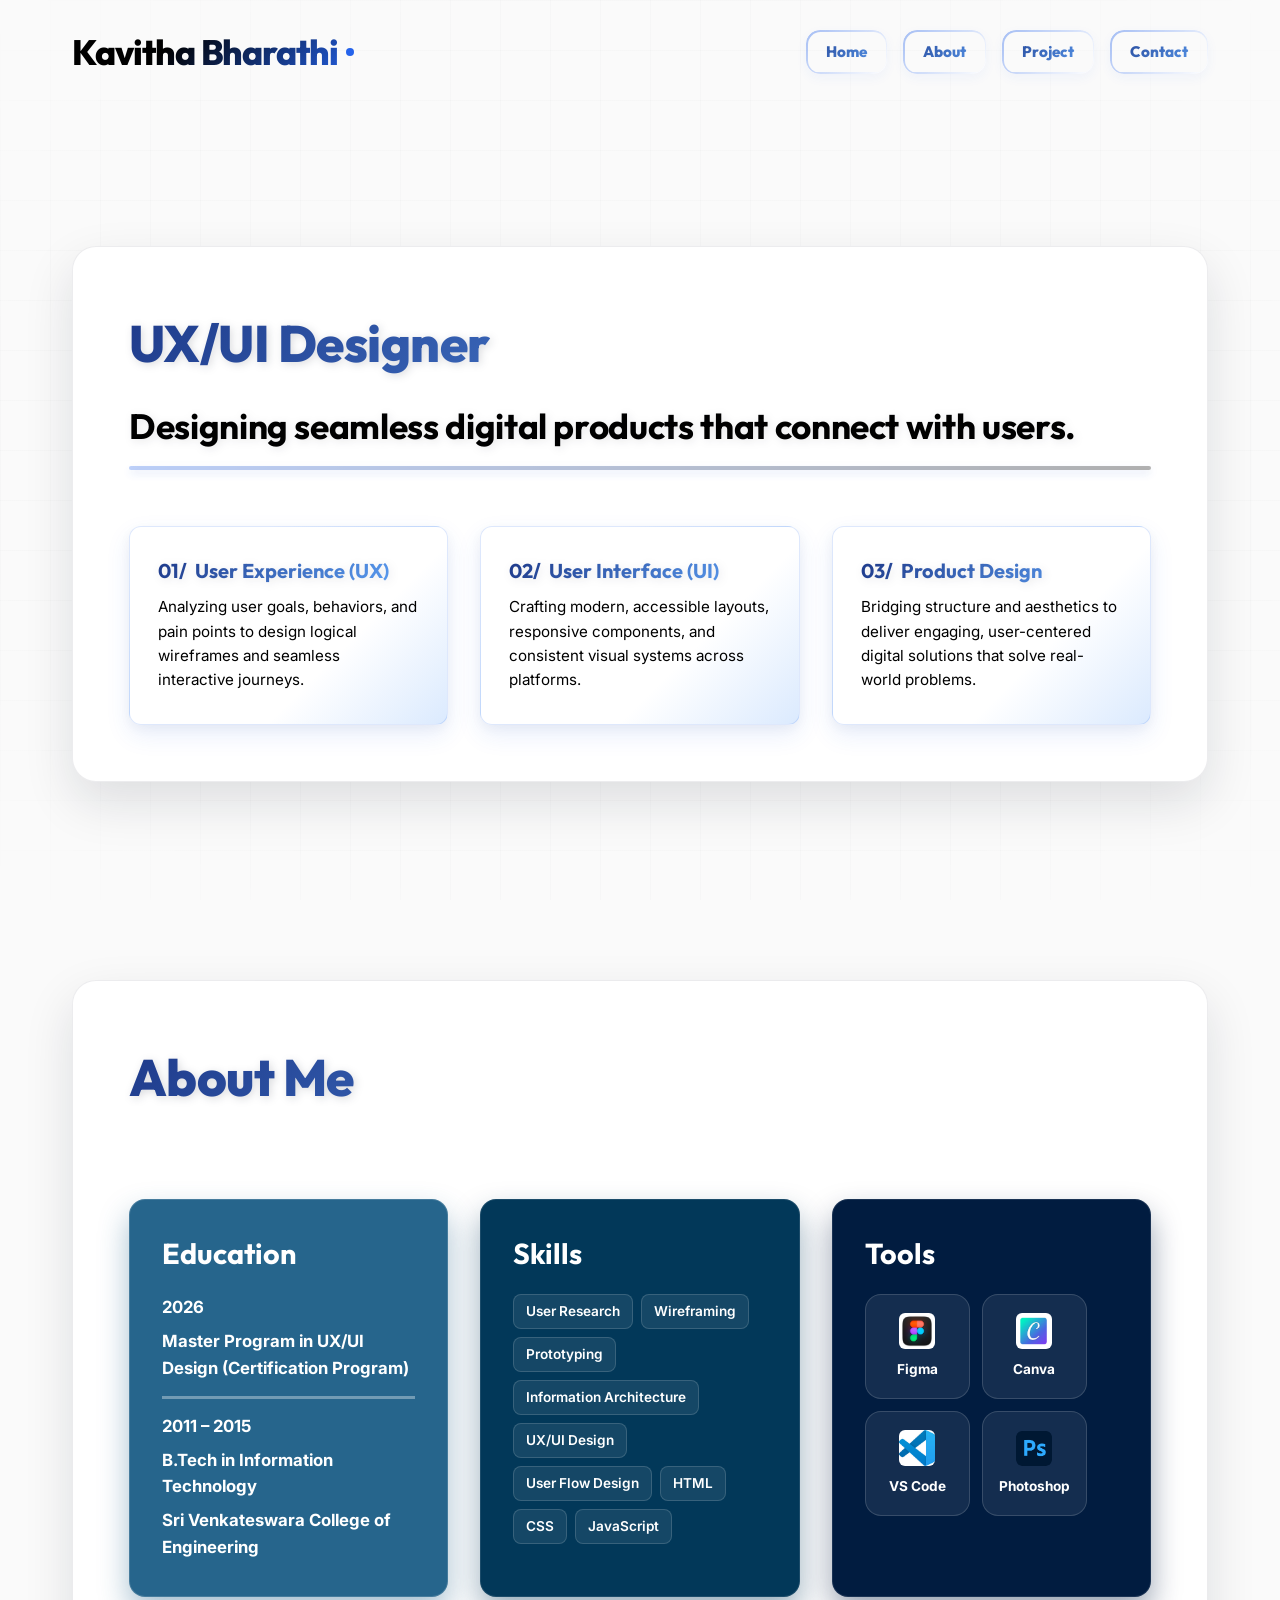
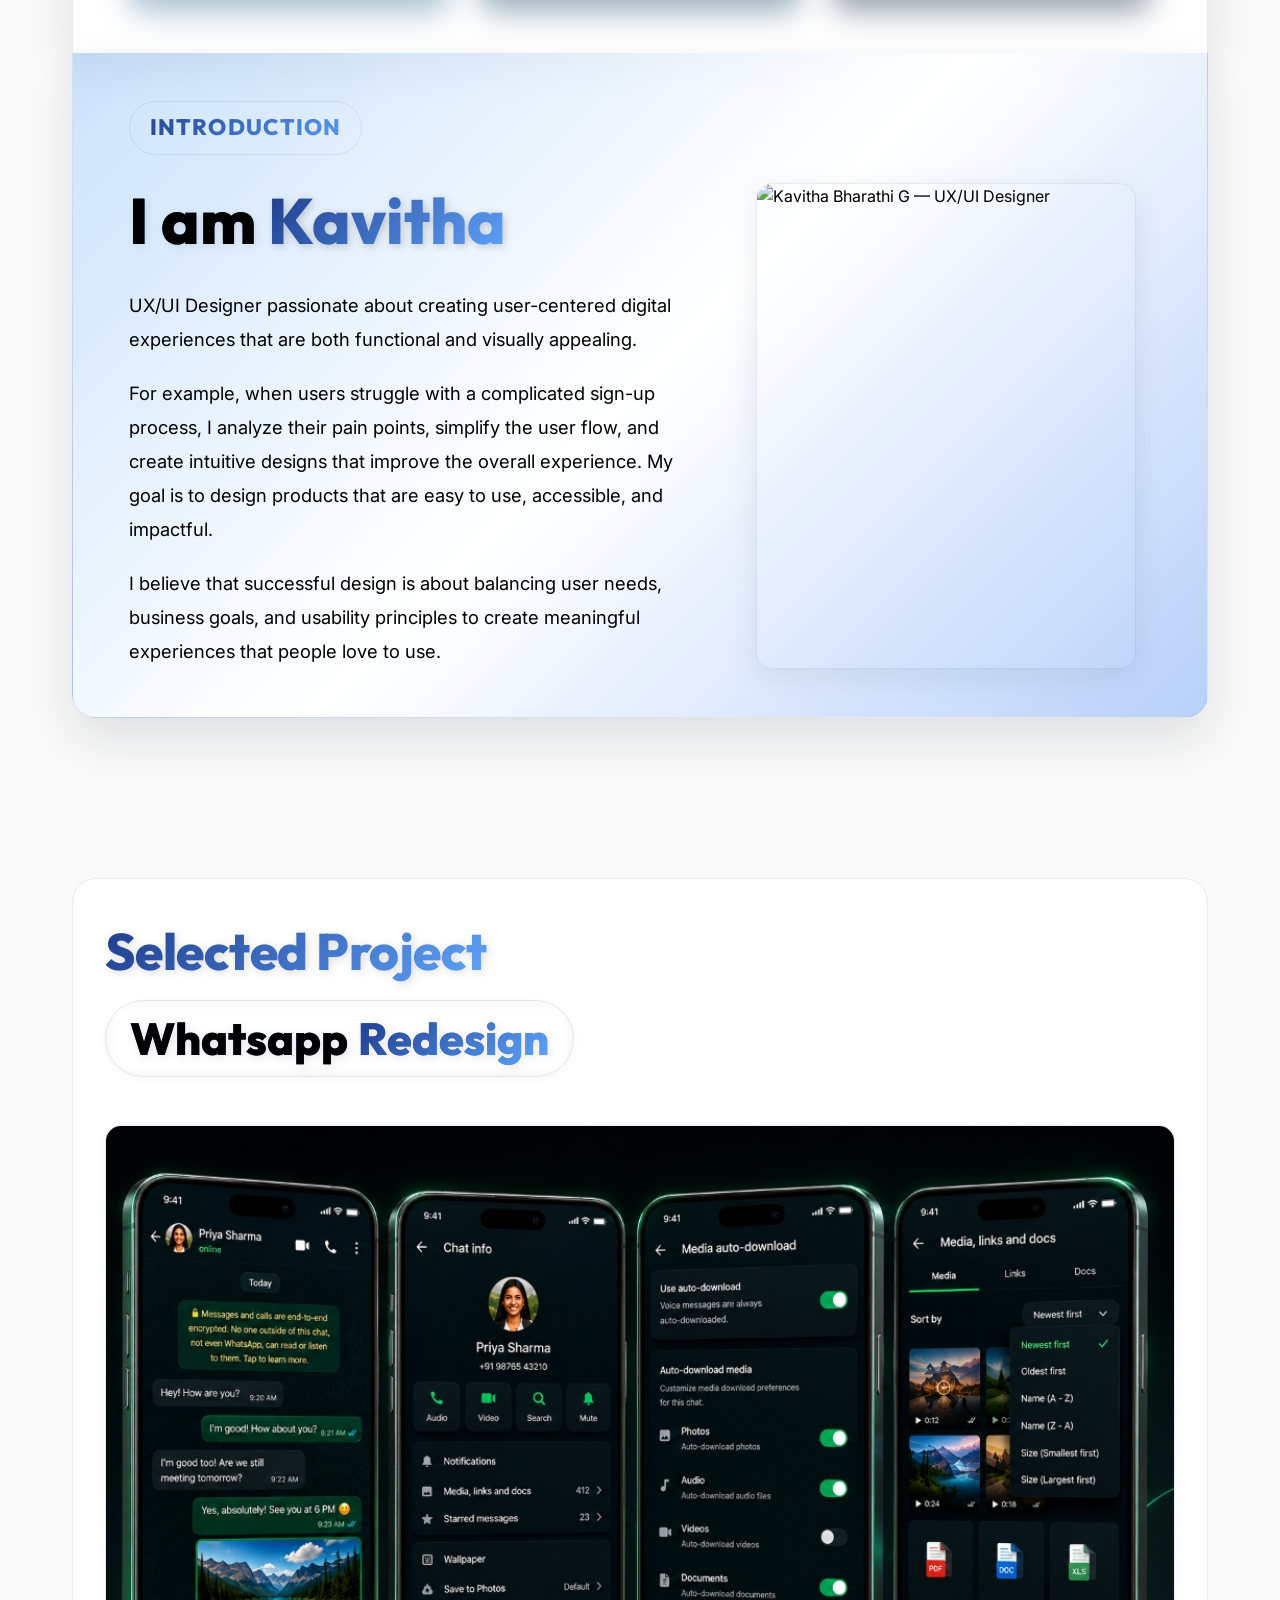
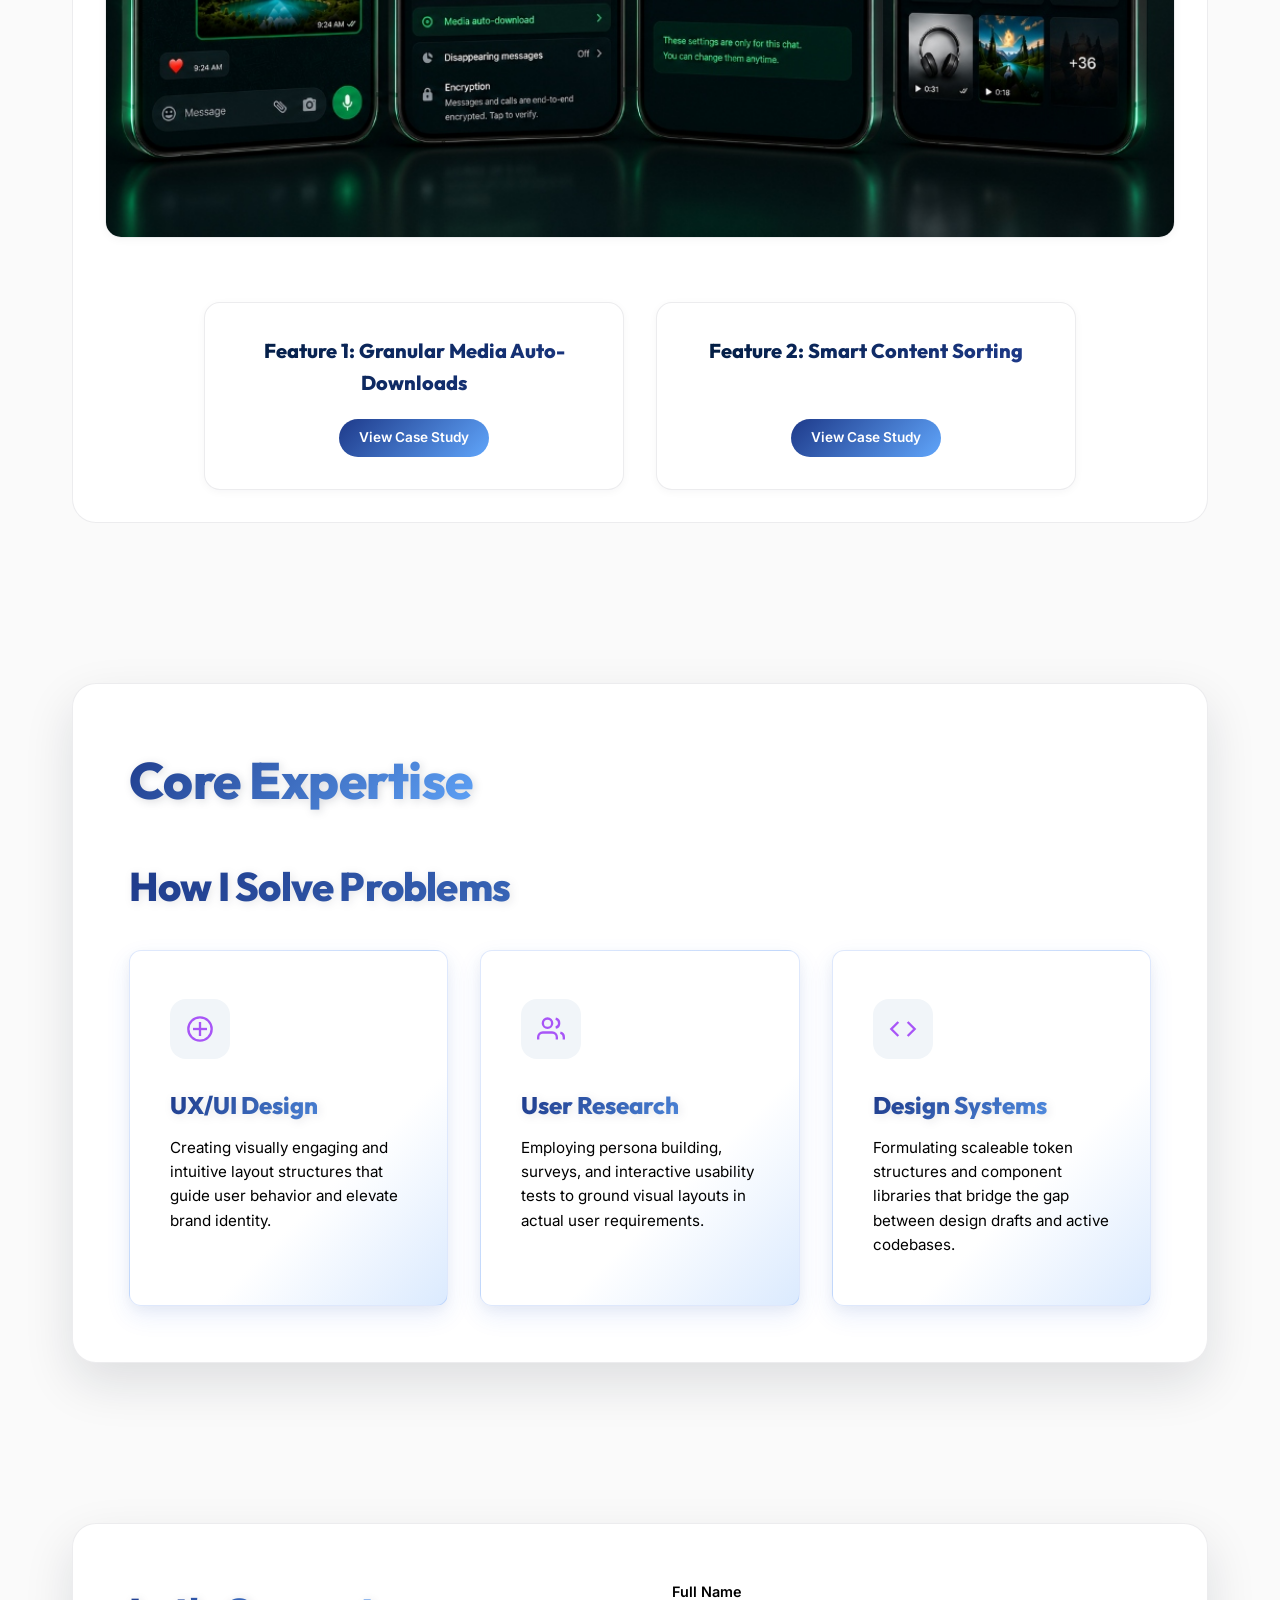
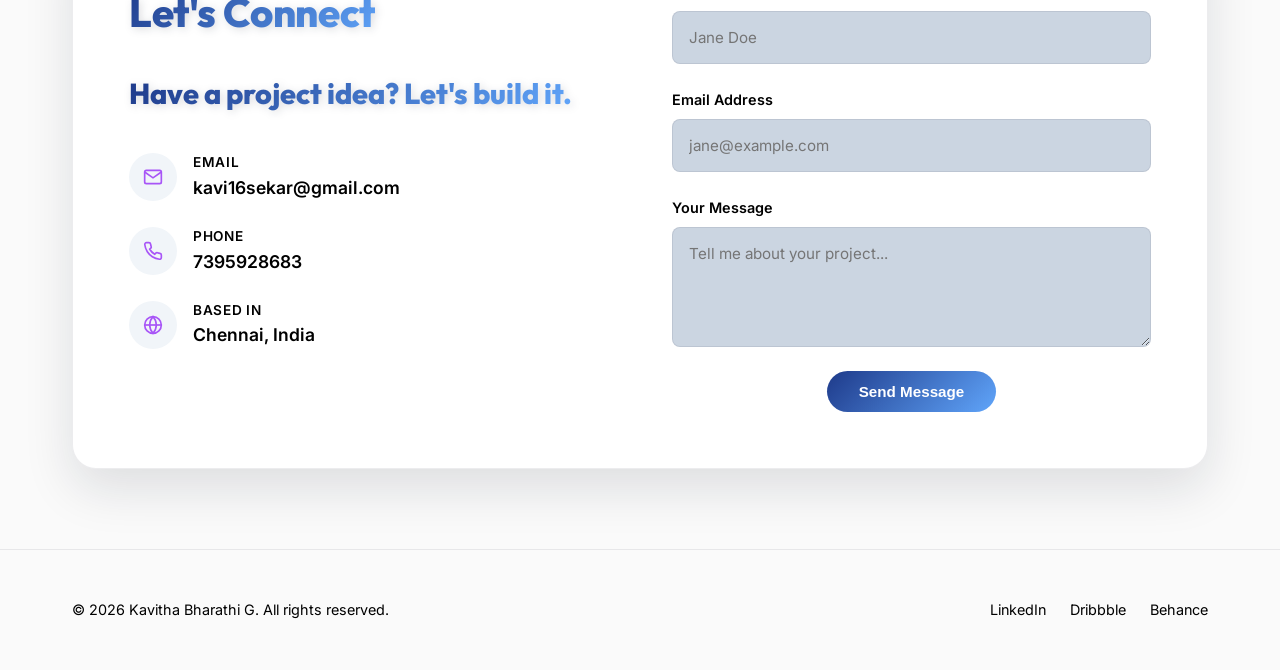
==== commit b637353d: "Redesign: center-align the feature case study card boxes inside the Selected Project section" ====
--- a/index.html
+++ b/index.html
@@ -210,7 +210,7 @@
                                 <img src="assets/whatsapp_hero.jpg" alt="WhatsApp Redesign Mockup" style="width: 100%; height: auto; display: block; transition: transform 0.6s cubic-bezier(0.16, 1, 0.3, 1);">
                             </div>
                             
-                            <div class="project-features-columns" style="display: flex; gap: 2rem; margin-top: 1.5rem; flex-wrap: wrap;">
+                            <div class="project-features-columns" style="display: flex; gap: 2rem; margin-top: 1.5rem; flex-wrap: wrap; justify-content: center; width: 100%;">
                                 <div class="project-feature-col">
                                     <span class="project-feature-pill">Feature 1: Granular Media Auto-Downloads</span>
                                     <a href="granular_media_downloads.html" class="work-link">View Case Study</a>
--- a/style.css
+++ b/style.css
@@ -63,7 +63,7 @@
 }
 
 body {
-    background: radial-gradient(circle at 50% 20%, #e2e8f0 0%, #cbd5e1 100%);
+    background: #FAFAFA;
     color: var(--text-primary);
     font-family: var(--font-body);
     line-height: 1.6;
@@ -132,7 +132,7 @@
     display: inline-block;
 }
 .section-title {
-    font-size: 3rem;
+    font-size: clamp(2rem, 4.5vw, 2.5rem);
     font-weight: 800;
     letter-spacing: -0.02em;
 }
@@ -286,40 +286,8 @@
     overflow: hidden;
 }
 
-.hero-glow-1 {
-    position: absolute;
-    width: 600px;
-    height: 600px;
-    background: radial-gradient(circle, rgba(37, 99, 235, 0.22) 0%, rgba(96, 165, 250, 0.05) 60%, rgba(0,0,0,0) 100%);
-    top: -10%;
-    right: -10%;
-    filter: blur(80px);
-    pointer-events: none;
-    animation: float 20s infinite alternate;
-}
-
-.hero-glow-2 {
-    position: absolute;
-    width: 500px;
-    height: 500px;
-    background: radial-gradient(circle, rgba(139, 92, 246, 0.18) 0%, rgba(219, 39, 119, 0.04) 60%, rgba(0,0,0,0) 100%);
-    bottom: -10%;
-    left: -10%;
-    filter: blur(80px);
-    pointer-events: none;
-    animation: float 15s infinite alternate-reverse;
-}
-
-.hero-glow-3 {
-    position: absolute;
-    width: 400px;
-    height: 400px;
-    background: radial-gradient(circle, rgba(236, 72, 153, 0.12) 0%, rgba(0,0,0,0) 70%);
-    top: 35%;
-    left: 40%;
-    filter: blur(70px);
-    pointer-events: none;
-    animation: float 18s infinite alternate;
+.hero-glow-1, .hero-glow-2, .hero-glow-3 {
+    display: none;
 }
 
 /* Global webpage background design grid and color mesh effects */
@@ -330,11 +298,8 @@
     left: 0;
     width: 100vw;
     height: 100vh;
-    background-image: url('assets/portfolio_blurred_bg.png');
-    background-size: cover;
-    background-position: center;
-    filter: blur(40px) saturate(1.2);
-    opacity: 0.45;
+    background-image: none;
+    background-color: #FAFAFA;
     z-index: -10;
     pointer-events: none;
     transition: var(--transition-smooth);
@@ -1036,13 +1001,13 @@
 .whatsapp-redesign-title {
     display: inline-flex;
     align-items: center;
-    gap: 0.5rem;
-    padding: 0.5rem 1.25rem;
+    gap: 0.6rem;
+    padding: 0.65rem 1.5rem;
     background-color: rgba(255, 255, 255, 0.45);
     backdrop-filter: blur(8px);
     border: 1px solid var(--border-color);
     border-radius: 50px;
-    font-size: clamp(1.4rem, 3.5vw, 1.8rem);
+    font-size: clamp(2.1rem, 4.8vw, 2.8rem);
     font-weight: 800;
     margin-bottom: 1.5rem;
     width: fit-content;
@@ -1211,7 +1176,7 @@
     border-radius: 6px;
 }
 .about-introduction-box {
-    background: linear-gradient(135deg, #DBEAFE 0%, #FFFFFF 50%, #93C5FD 100%);
+    background: linear-gradient(135deg, rgba(147, 197, 253, 0.45) 0%, #ffffff 50%, rgba(59, 130, 246, 0.35) 100%);
     border: 1px solid var(--border-color);
     border-top: none;
     border-top-left-radius: 0;
@@ -1233,11 +1198,11 @@
 }
 .intro-tag-badge {
     display: inline-block;
-    padding: 0.35rem 1rem;
+    padding: 0.5rem 1.25rem;
     background-color: var(--bg-secondary);
     border: 1px solid var(--border-color);
     border-radius: 50px;
-    font-size: 0.85rem;
+    font-size: clamp(1.1rem, 2.5vw, 1.4rem);
     font-family: var(--font-heading);
     font-weight: 800;
     background: linear-gradient(135deg, #1E3A8A 0%, #60A5FA 100%);
@@ -1284,7 +1249,7 @@
     box-shadow: var(--shadow-lg);
 }
 .intro-title-greeting {
-    font-size: clamp(2.5rem, 6vw, 3.6rem);
+    font-size: clamp(2.8rem, 6.5vw, 4rem);
     font-weight: 800;
     margin-bottom: 0.5rem;
     line-height: 1.2;
@@ -1300,7 +1265,7 @@
     filter: drop-shadow(2px 2px 4px rgba(15, 23, 42, 0.1));
 }
 .about-bio {
-    font-size: 1.05rem;
+    font-size: 1.15rem;
     line-height: 1.85;
     color: #000000;
 }
@@ -1497,6 +1462,7 @@
 .project-feature-col {
     flex: 1;
     min-width: 250px;
+    max-width: 420px;
     display: flex;
     flex-direction: column;
     gap: 1.25rem;
@@ -1537,6 +1503,10 @@
     transform: scale(1.015);
 }
 
+.insight-card {
+    background-color: var(--bg-secondary) !important;
+}
+
 .insight-card:hover {
     transform: translateY(-3px);
     box-shadow: var(--shadow-md);
@@ -1550,7 +1520,7 @@
     border: 1px solid var(--border-color);
     border-radius: var(--radius-md);
     box-shadow: var(--shadow-sm);
-    background-color: var(--bg-primary);
+    background-color: var(--bg-secondary);
 }
 
 .analysis-table {
@@ -1815,6 +1785,7 @@
 
 /* --- GRAPHIC DESIGN BACKGROUND ELEMENTS --- */
 .bg-graphics-container {
+    display: none;
     position: fixed;
     top: 0;
     left: 0;
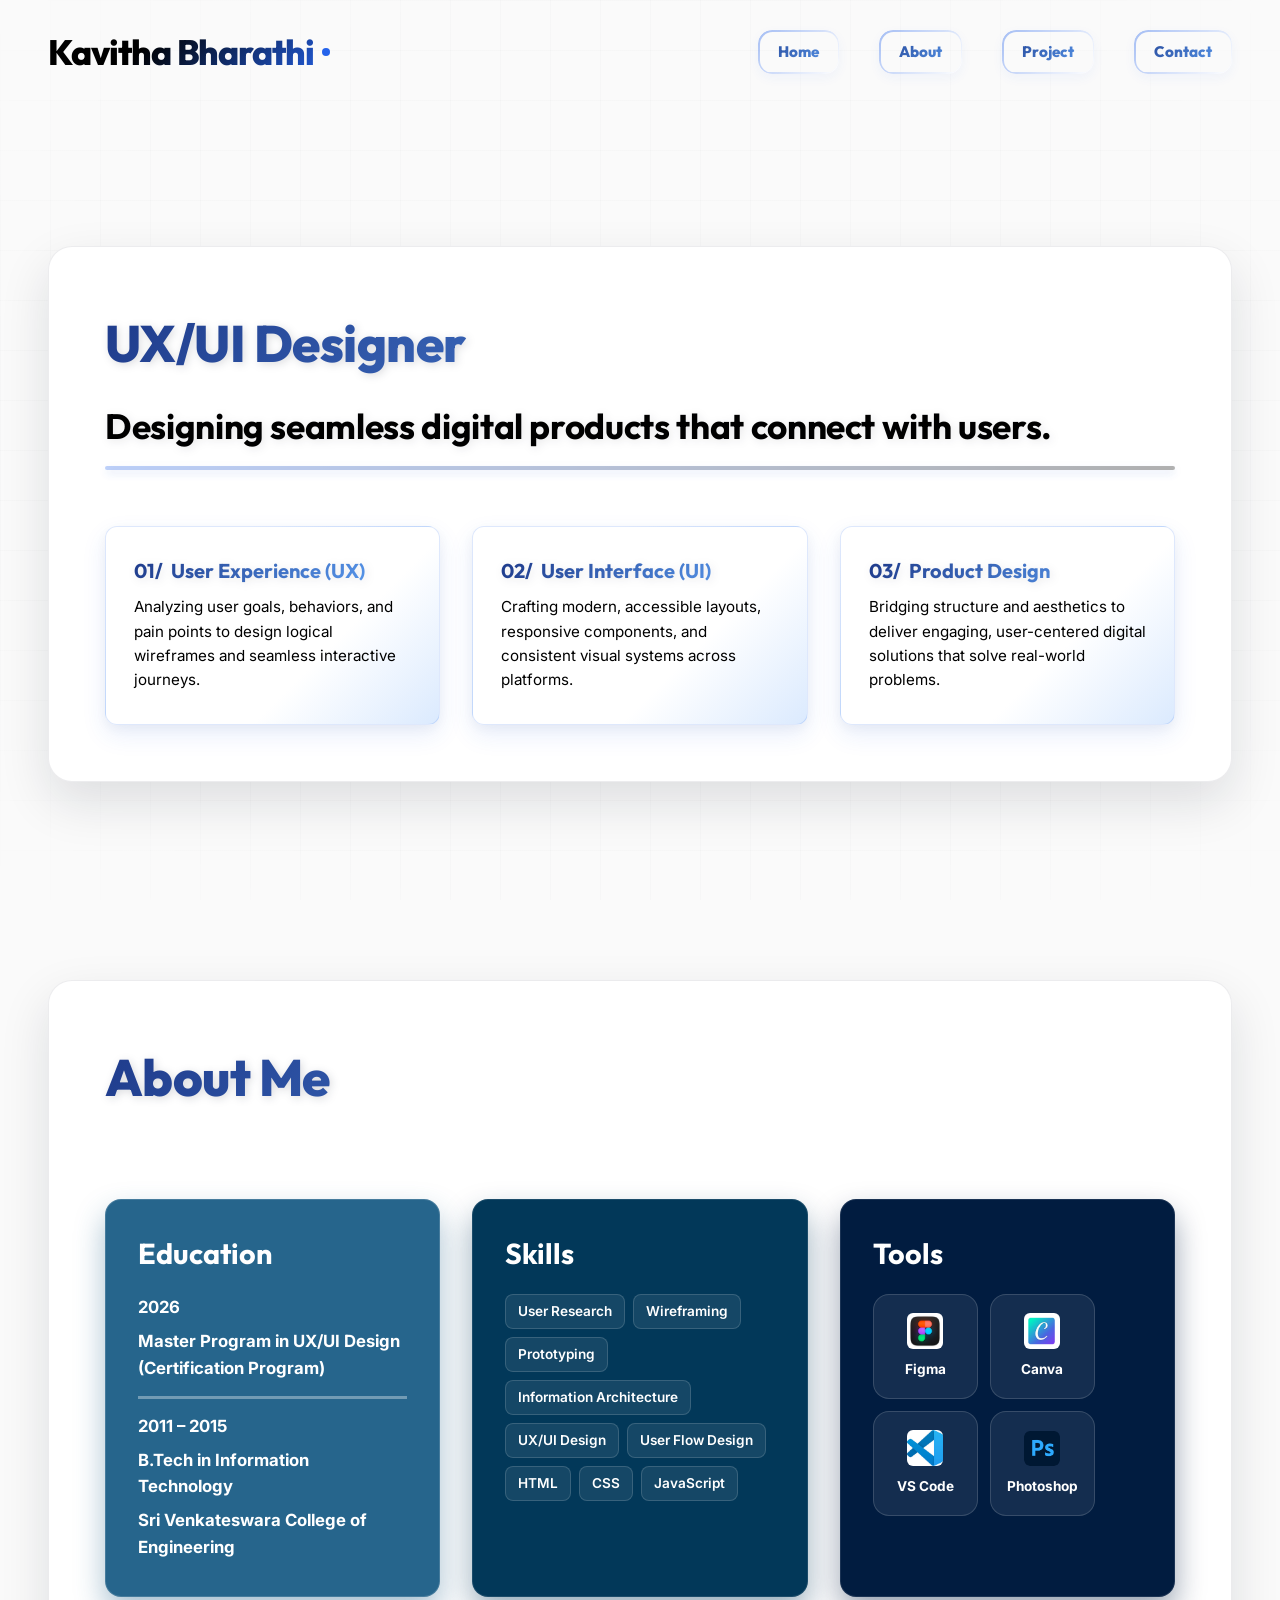
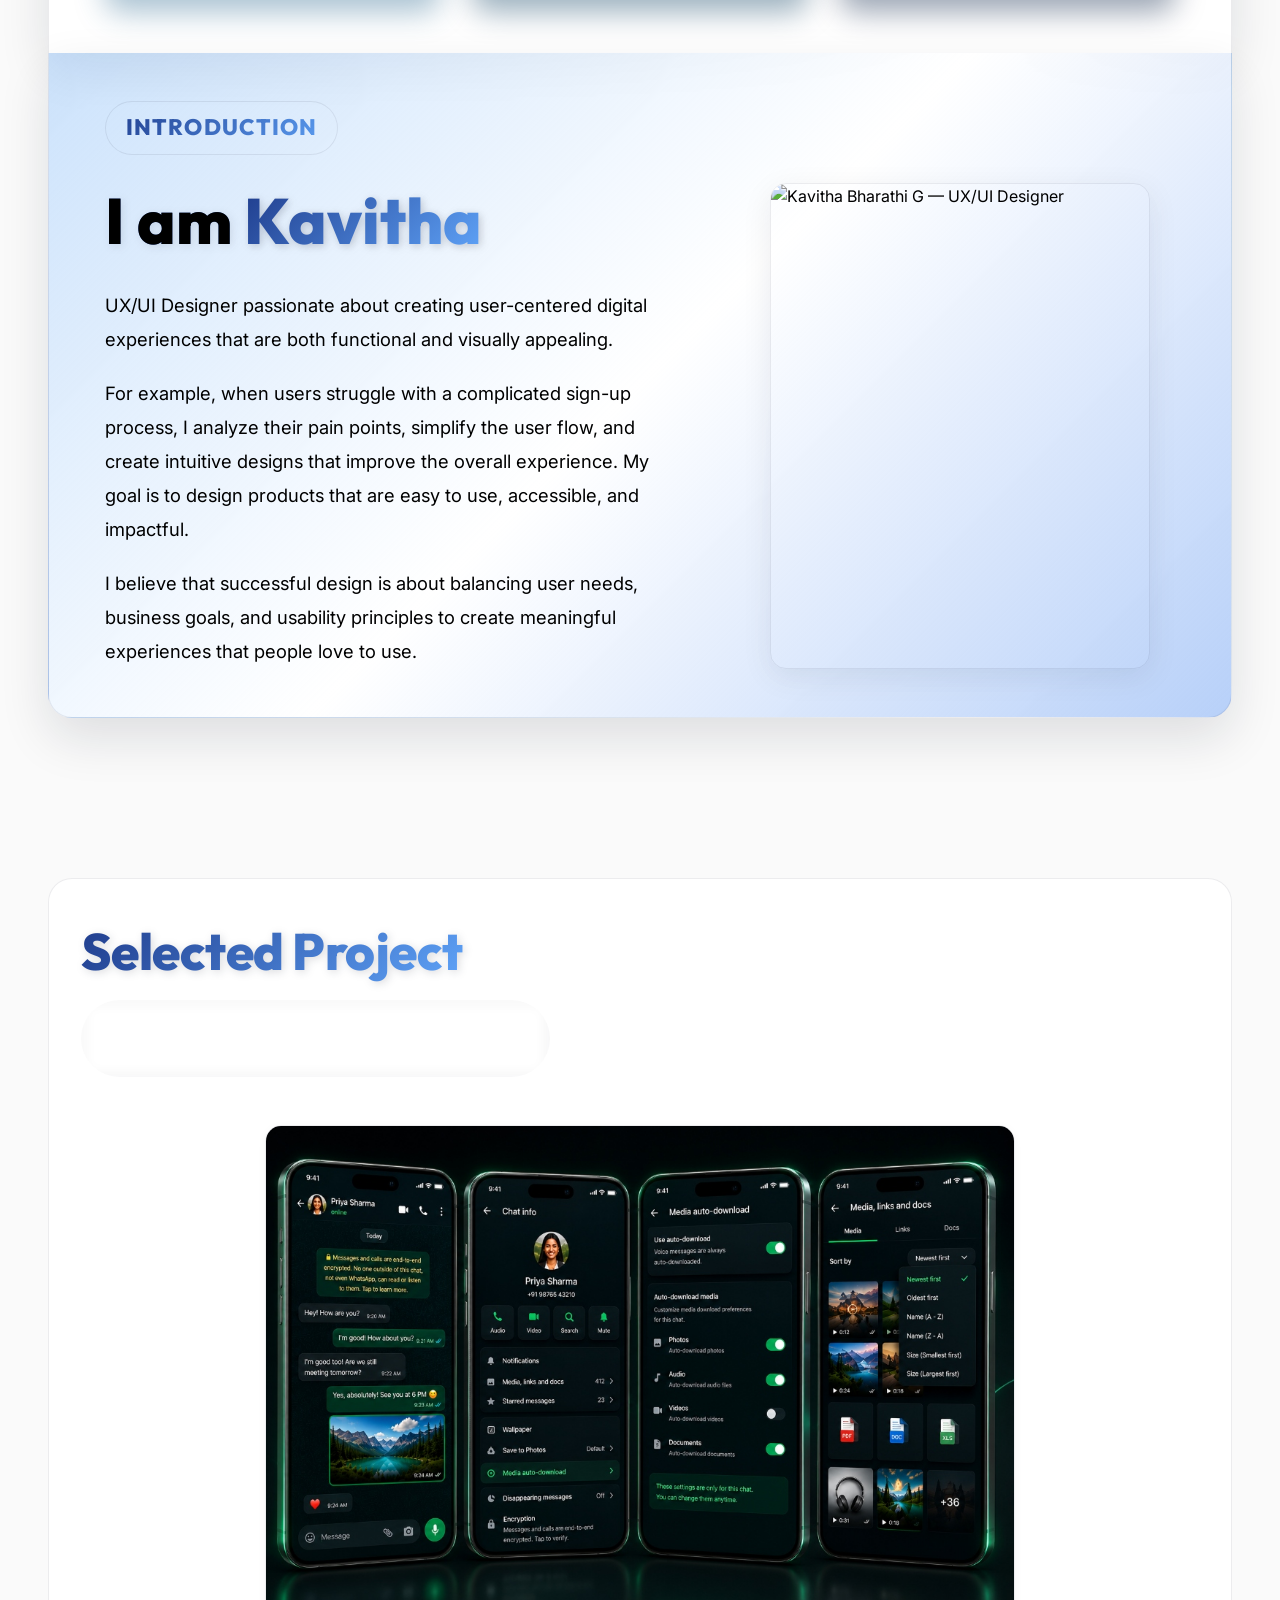
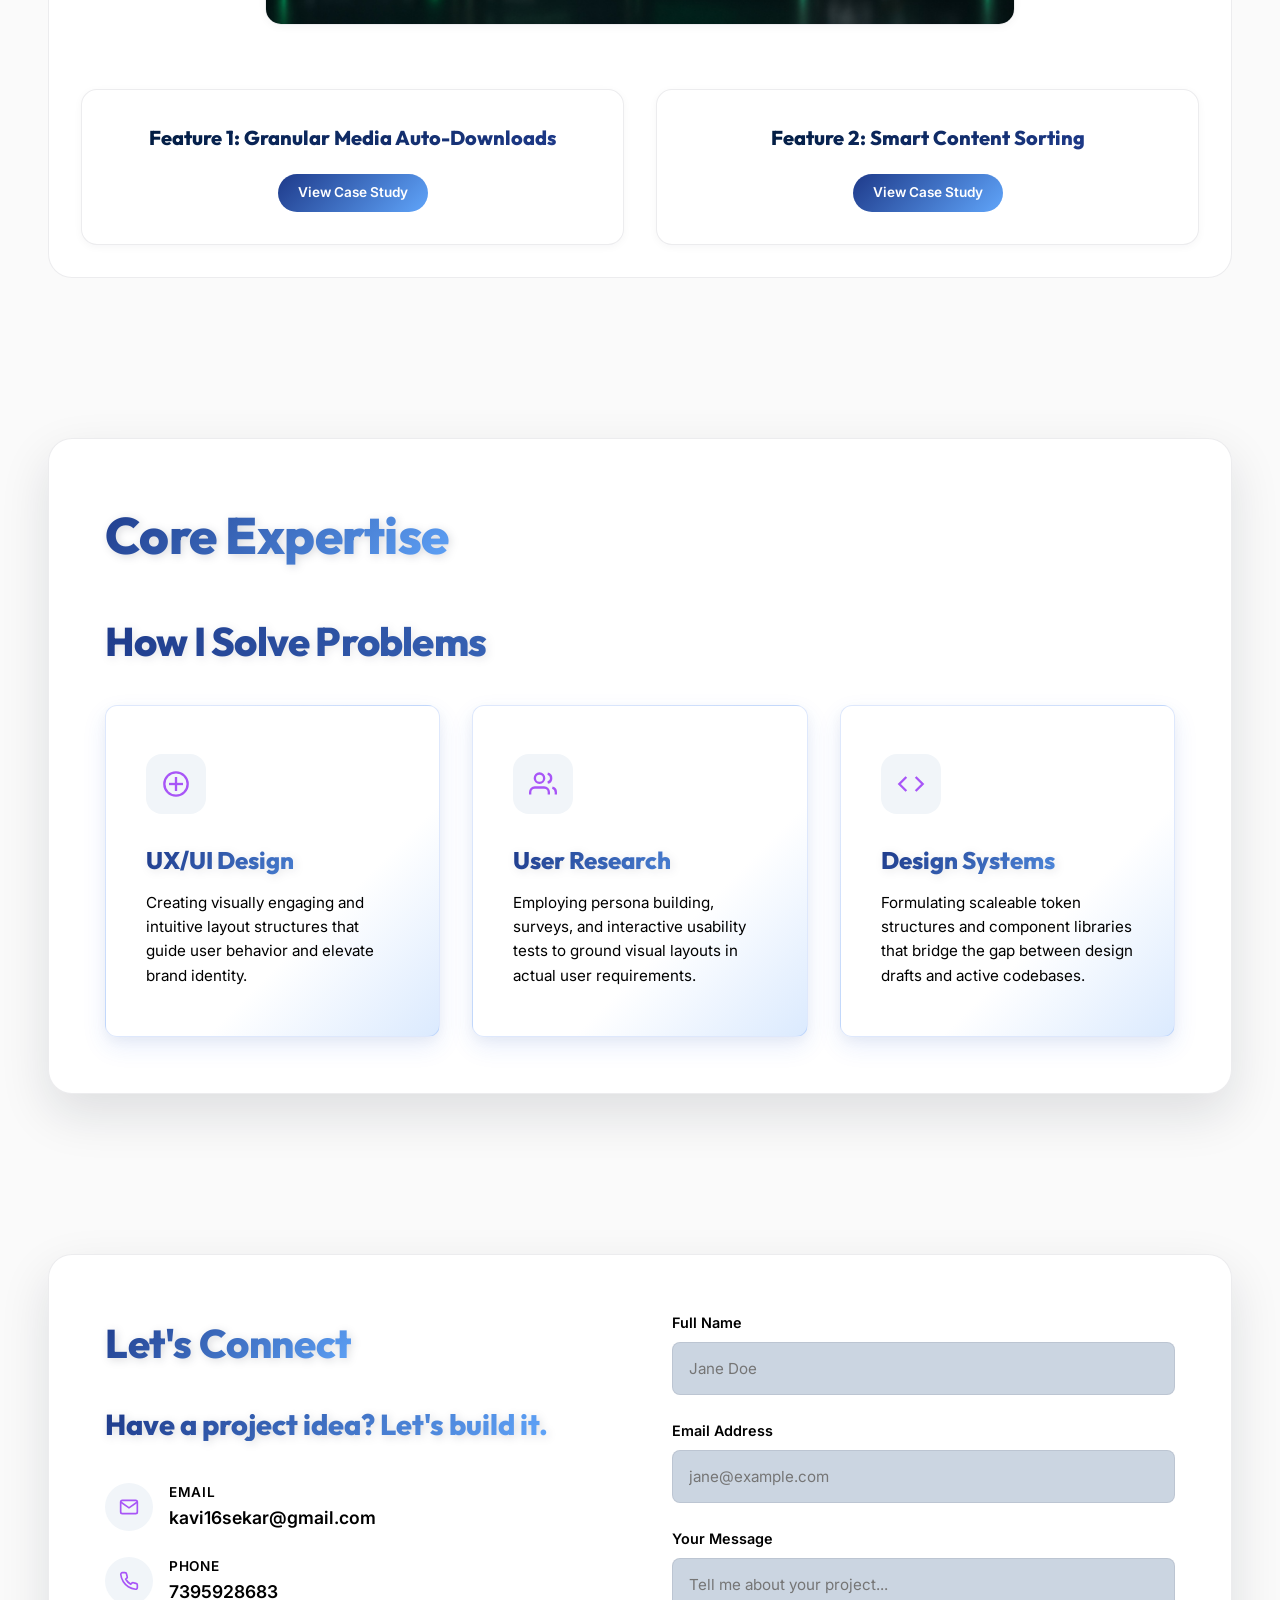
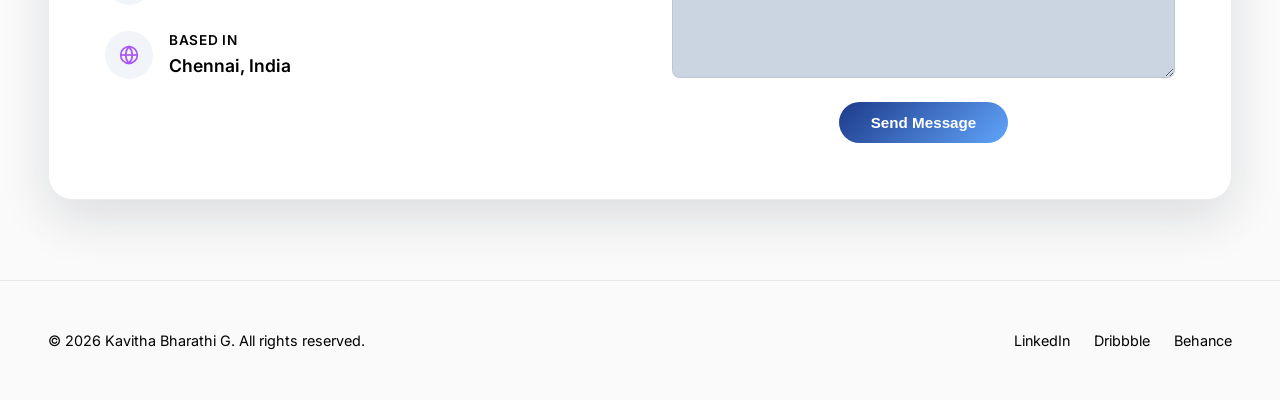
==== commit db9318e0: "Redesign: reduce mockup image size to 750px max-width, center it, and verify responsive behaviors" ====
--- a/index.html
+++ b/index.html
@@ -206,7 +206,7 @@
                             <span class="selected-projects-title">Selected Project</span>
                             <h3 class="work-title whatsapp-redesign-title"><span class="whatsapp-text">Whatsapp</span> <span class="redesign-text">Redesign</span></h3>
                             
-                            <div class="work-hero-image-wrapper" style="margin: 1.5rem 0 2.5rem 0; border-radius: var(--radius-md); overflow: hidden; width: 100%; box-shadow: var(--shadow-sm); border: 1px solid var(--border-color); transition: var(--transition-smooth);">
+                            <div class="work-hero-image-wrapper" style="margin: 1.5rem auto 2.5rem auto; border-radius: var(--radius-md); overflow: hidden; width: 100%; max-width: 750px; box-shadow: var(--shadow-sm); border: 1px solid var(--border-color); transition: var(--transition-smooth); align-self: center;">
                                 <img src="assets/whatsapp_hero.jpg" alt="WhatsApp Redesign Mockup" style="width: 100%; height: auto; display: block; transition: transform 0.6s cubic-bezier(0.16, 1, 0.3, 1);">
                             </div>
                             
--- a/style.css
+++ b/style.css
@@ -102,9 +102,9 @@
 /* --- UTILITY CLASSES --- */
 .container {
     width: 100%;
-    max-width: 1200px;
+    max-width: 1440px;
     margin: 0 auto;
-    padding: 0 2rem;
+    padding: 0 3rem;
 }
 
 .section-padding {
@@ -185,7 +185,7 @@
 .nav-right {
     display: flex;
     align-items: center;
-    gap: 1rem;
+    gap: 2.5rem;
 }
 
 .nav-item-box {
@@ -1462,7 +1462,7 @@
 .project-feature-col {
     flex: 1;
     min-width: 250px;
-    max-width: 420px;
+    max-width: 650px;
     display: flex;
     flex-direction: column;
     gap: 1.25rem;
@@ -1477,9 +1477,10 @@
 }
 
 .project-feature-col:hover {
-    transform: translateY(-4px);
-    box-shadow: var(--shadow-md);
-    border-color: var(--accent);
+    transform: translateY(-6px) scale(1.025);
+    box-shadow: 0 15px 35px rgba(37, 99, 235, 0.12), 0 5px 15px rgba(0, 0, 0, 0.04);
+    border-color: #3b82f6;
+    background: linear-gradient(135deg, #ffffff 0%, #eff6ff 100%) !important;
 }
 
 .work-hero-image-wrapper:hover img {
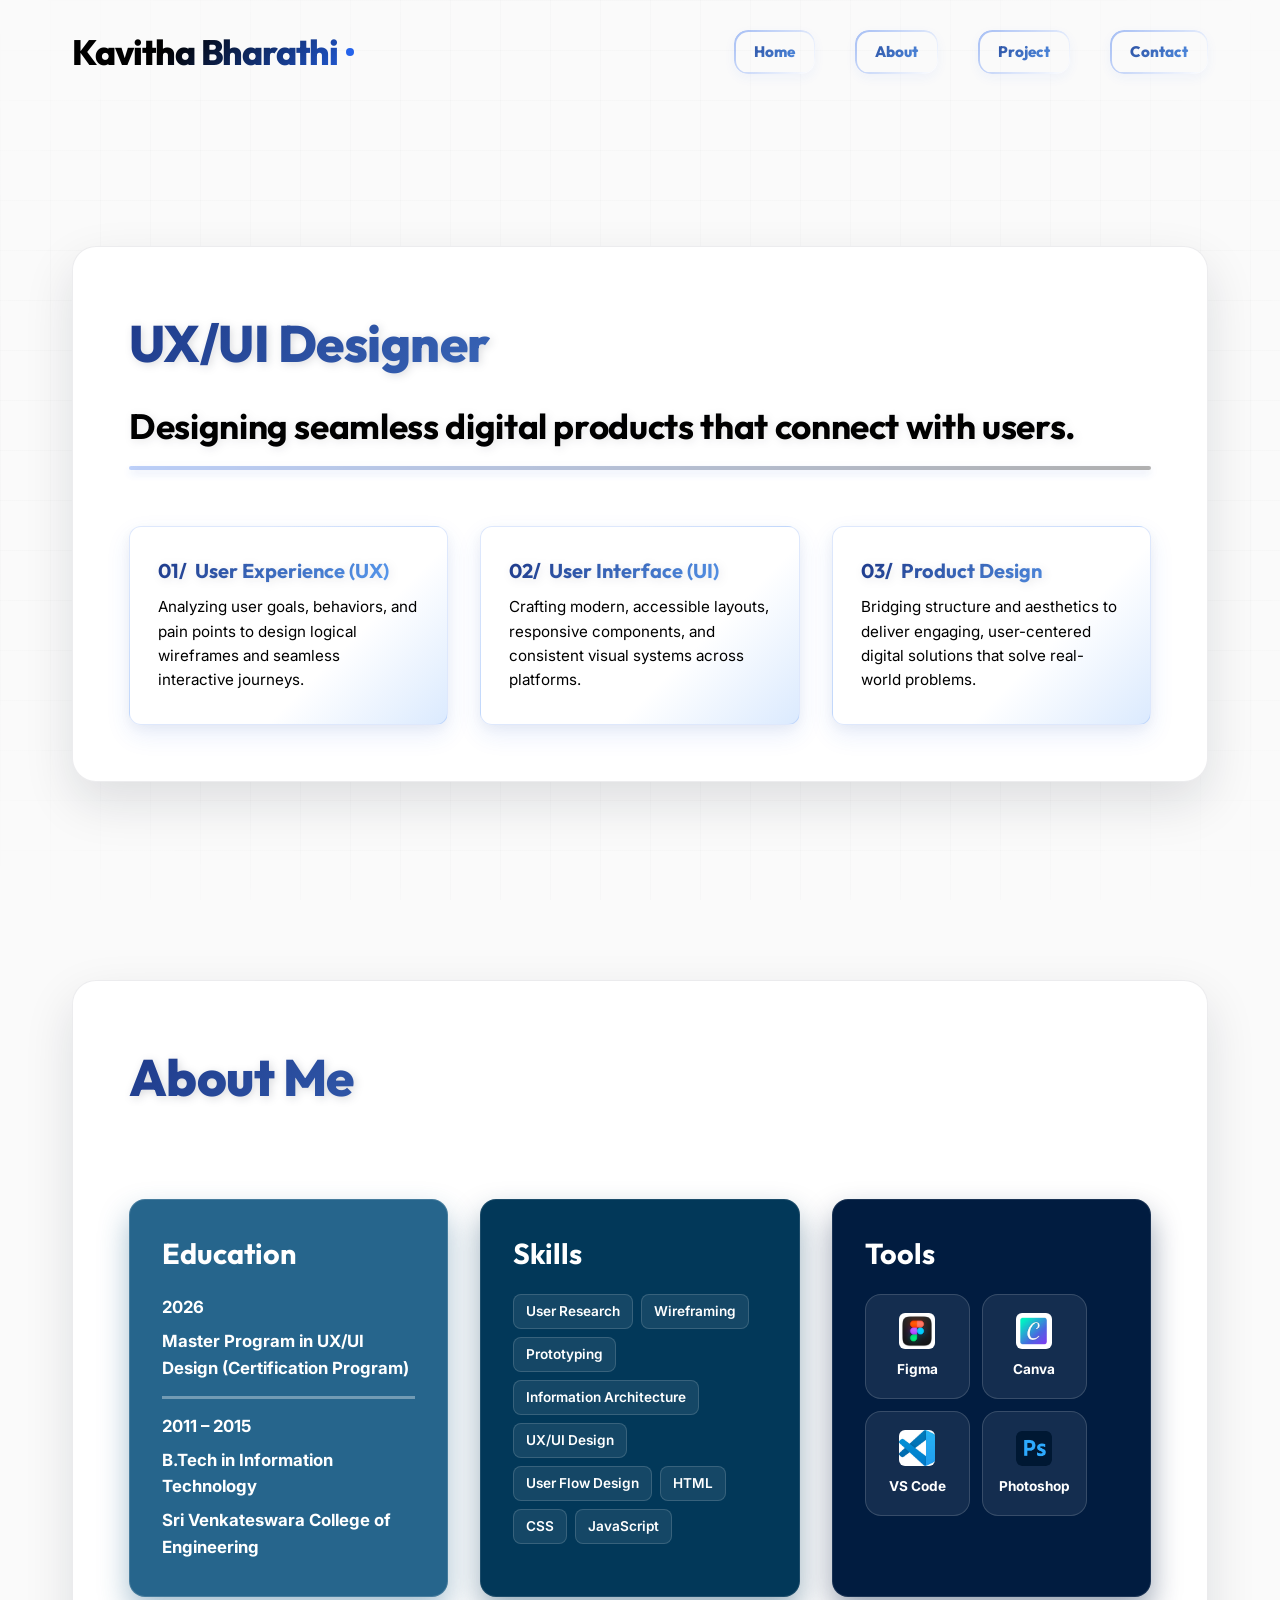
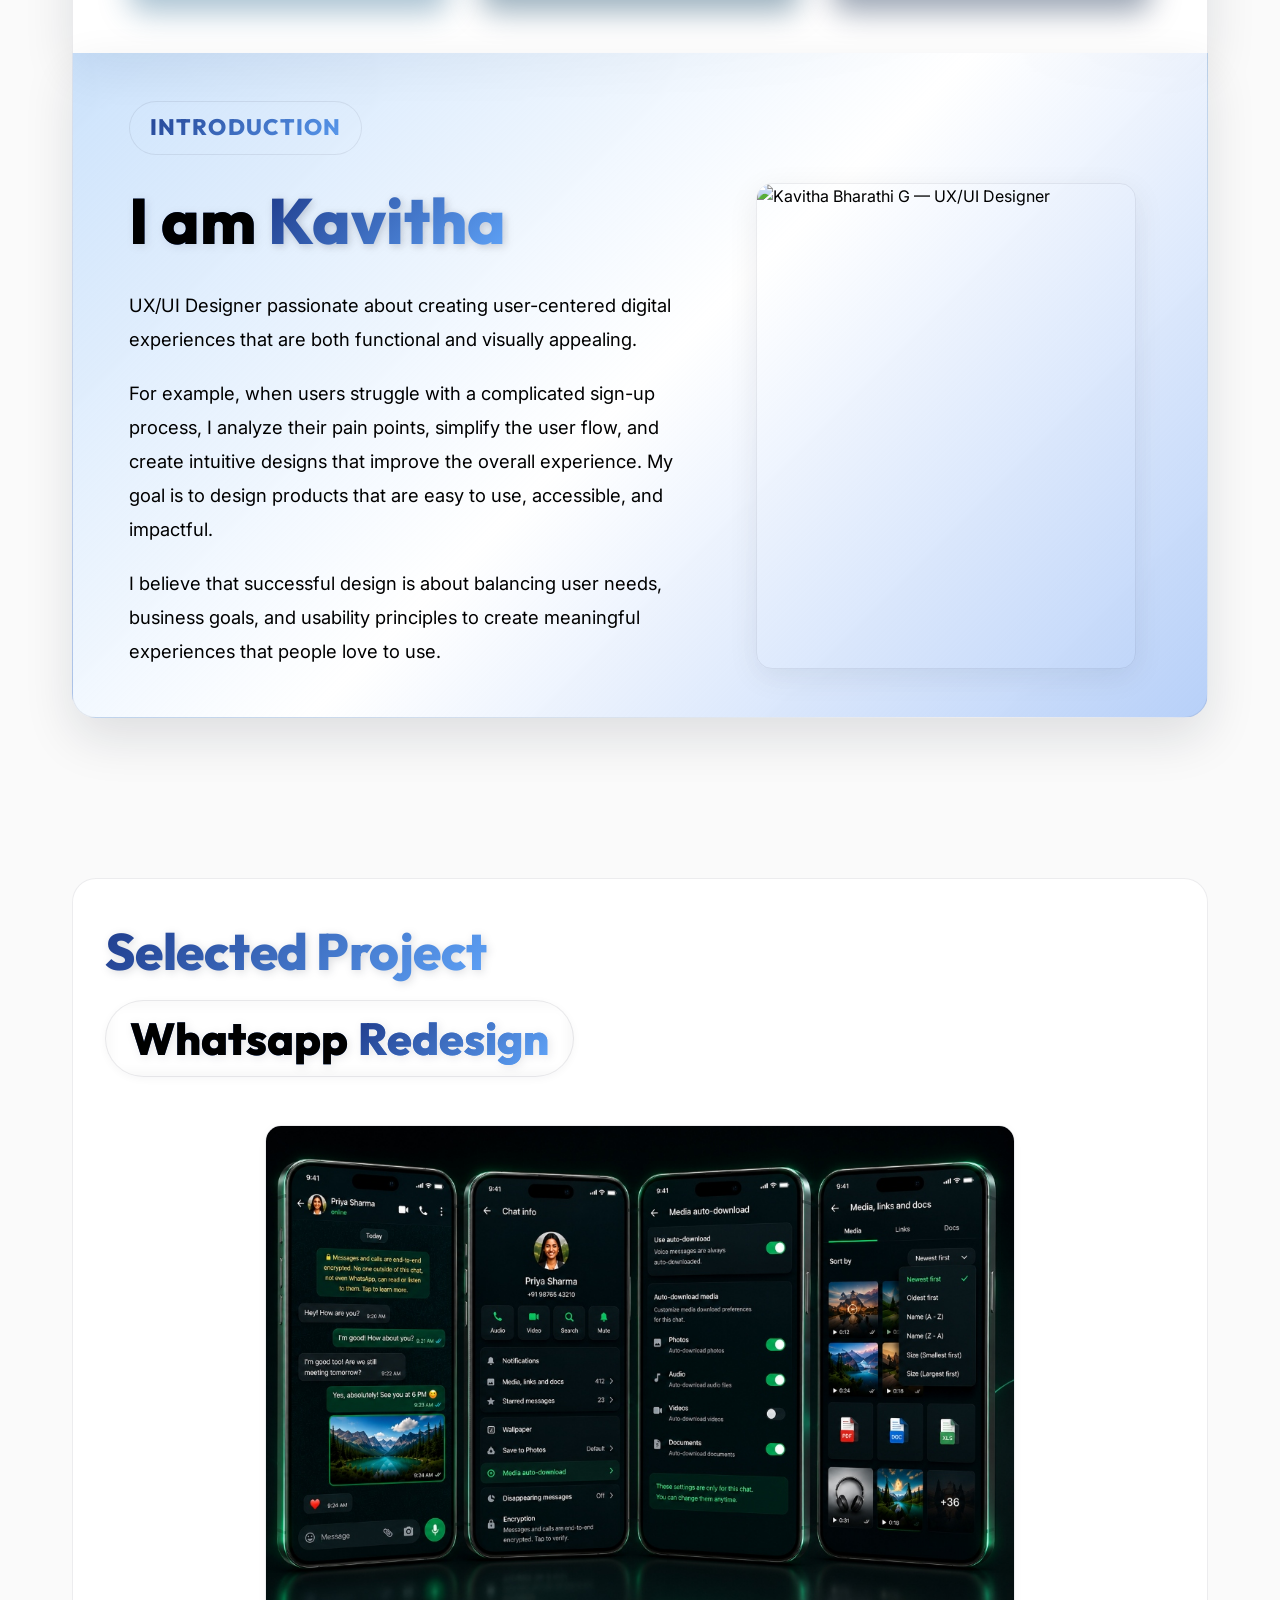
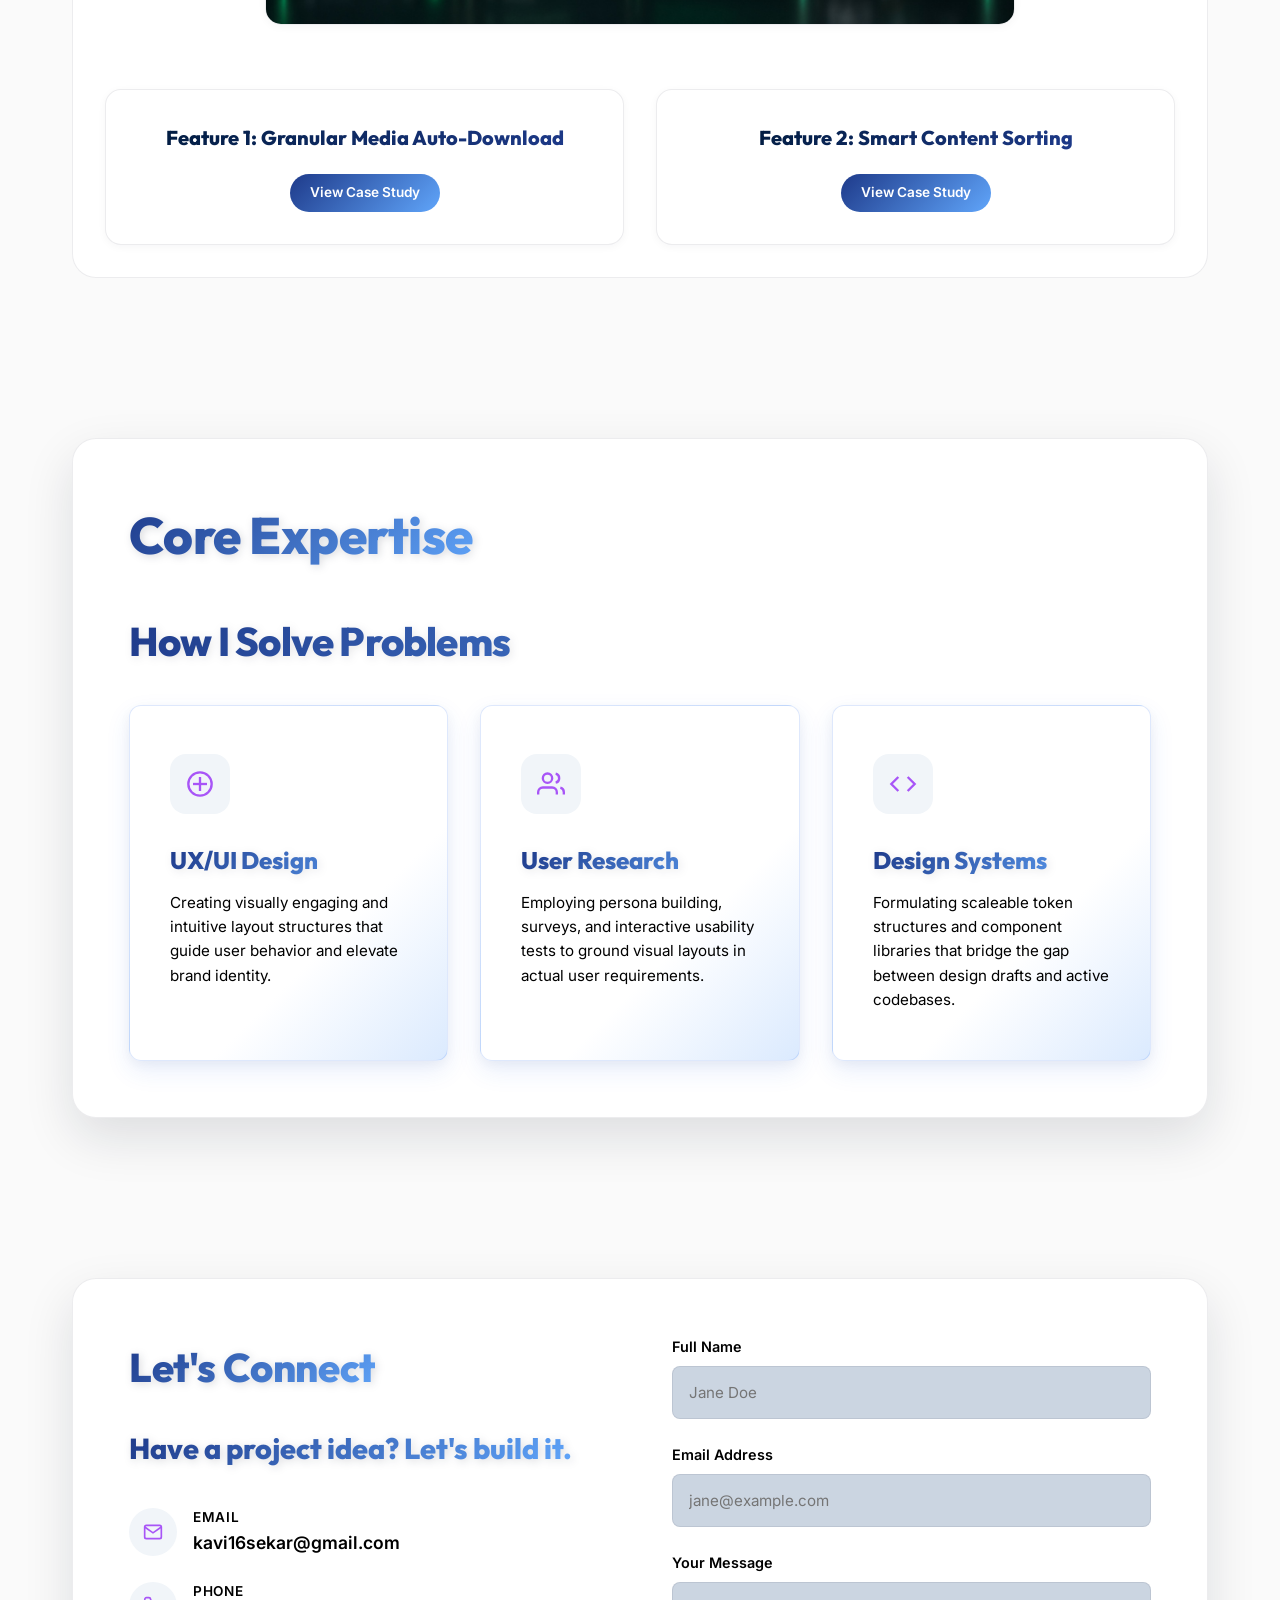
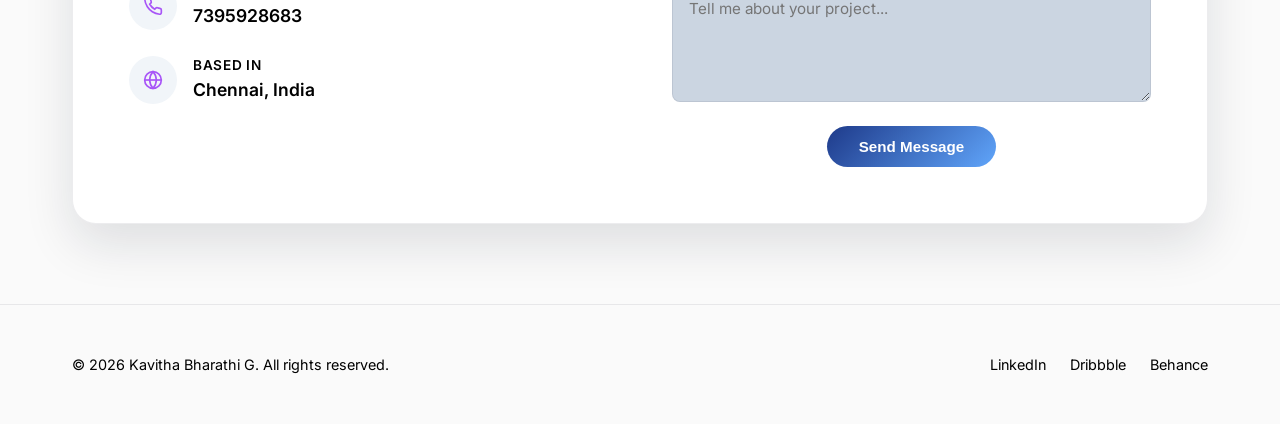
==== commit 65420cb0: "Redesign: remove 's' in Auto-Downloads, align navbar items to right corner with 2.5rem gap" ====
--- a/index.html
+++ b/index.html
@@ -212,7 +212,7 @@
                             
                             <div class="project-features-columns" style="display: flex; gap: 2rem; margin-top: 1.5rem; flex-wrap: wrap; justify-content: center; width: 100%;">
                                 <div class="project-feature-col">
-                                    <span class="project-feature-pill">Feature 1: Granular Media Auto-Downloads</span>
+                                    <span class="project-feature-pill">Feature 1: Granular Media Auto-Download</span>
                                     <a href="granular_media_downloads.html" class="work-link">View Case Study</a>
                                 </div>
                                 <div class="project-feature-col">
--- a/style.css
+++ b/style.css
@@ -102,9 +102,9 @@
 /* --- UTILITY CLASSES --- */
 .container {
     width: 100%;
-    max-width: 1440px;
+    max-width: 1200px;
     margin: 0 auto;
-    padding: 0 3rem;
+    padding: 0 2rem;
 }
 
 .section-padding {
@@ -186,6 +186,7 @@
     display: flex;
     align-items: center;
     gap: 2.5rem;
+    margin-left: auto;
 }
 
 .nav-item-box {
@@ -1462,7 +1463,7 @@
 .project-feature-col {
     flex: 1;
     min-width: 250px;
-    max-width: 650px;
+    max-width: 550px;
     display: flex;
     flex-direction: column;
     gap: 1.25rem;
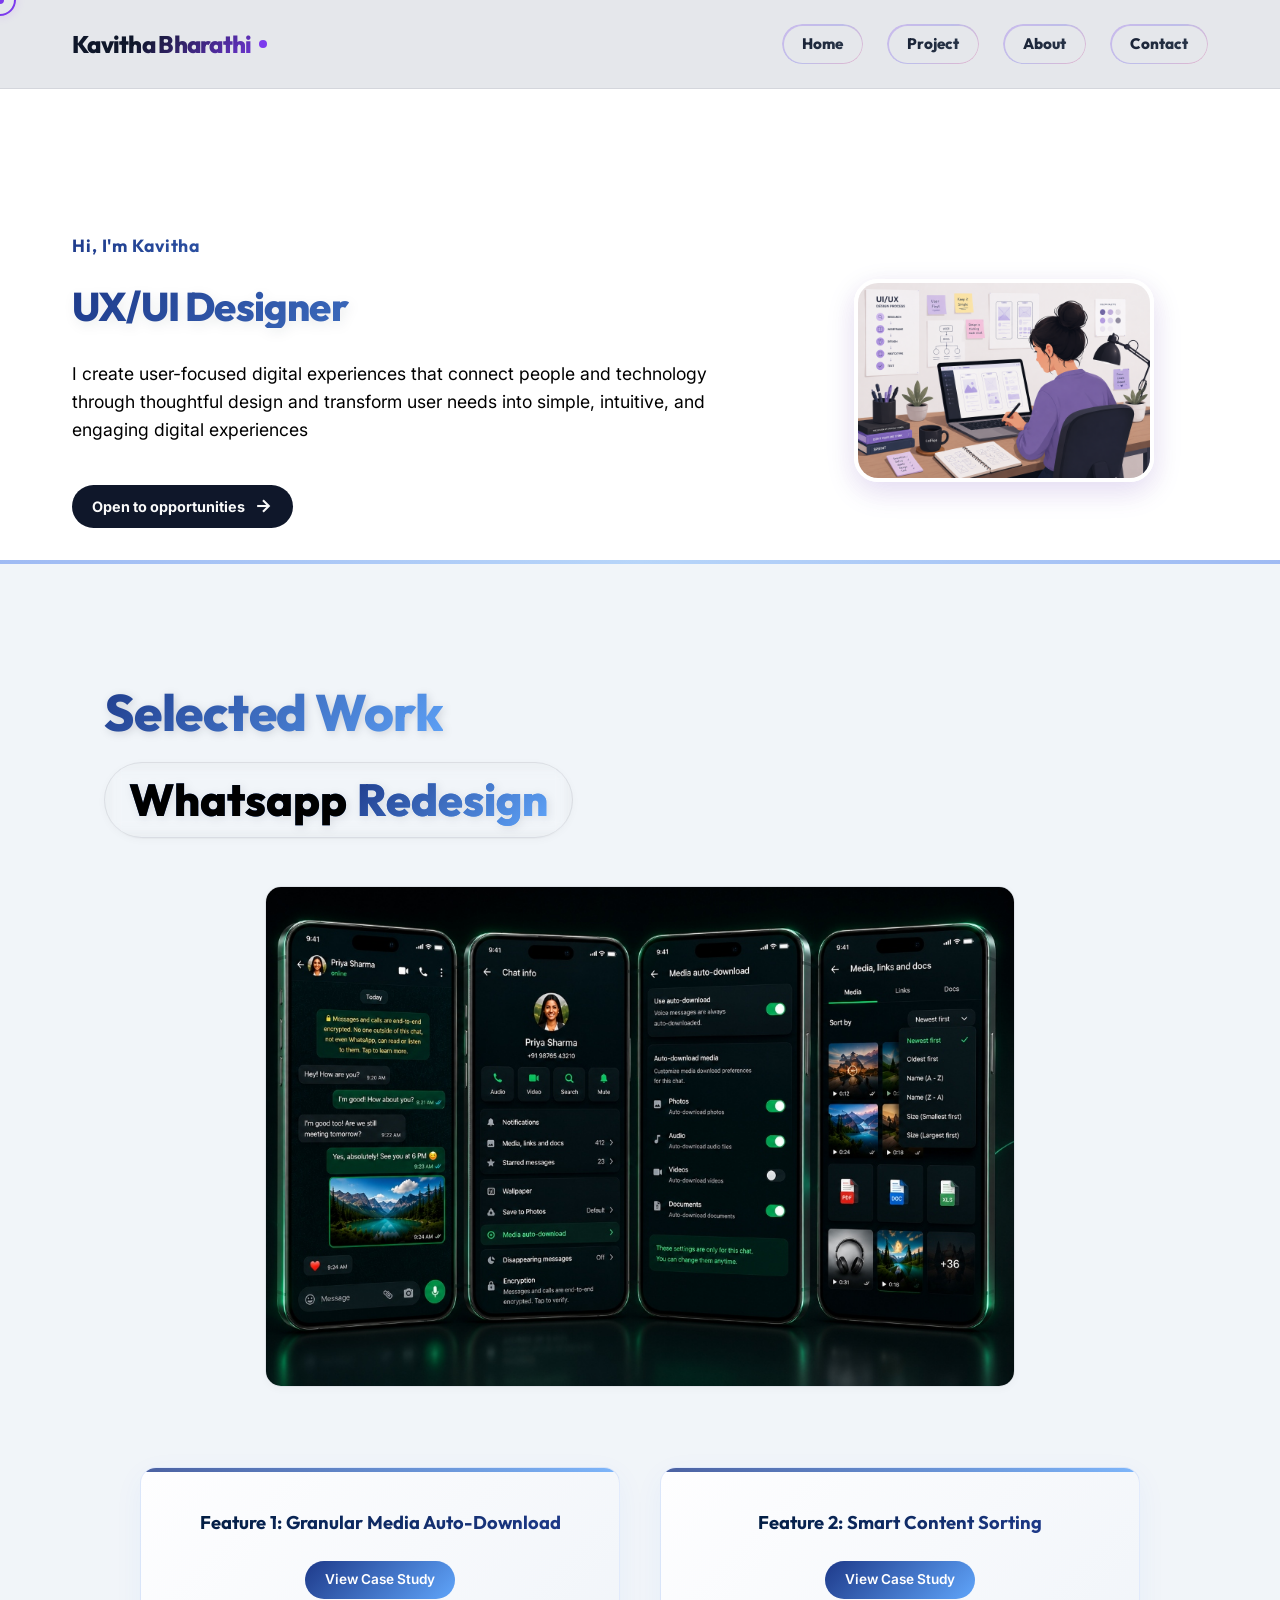
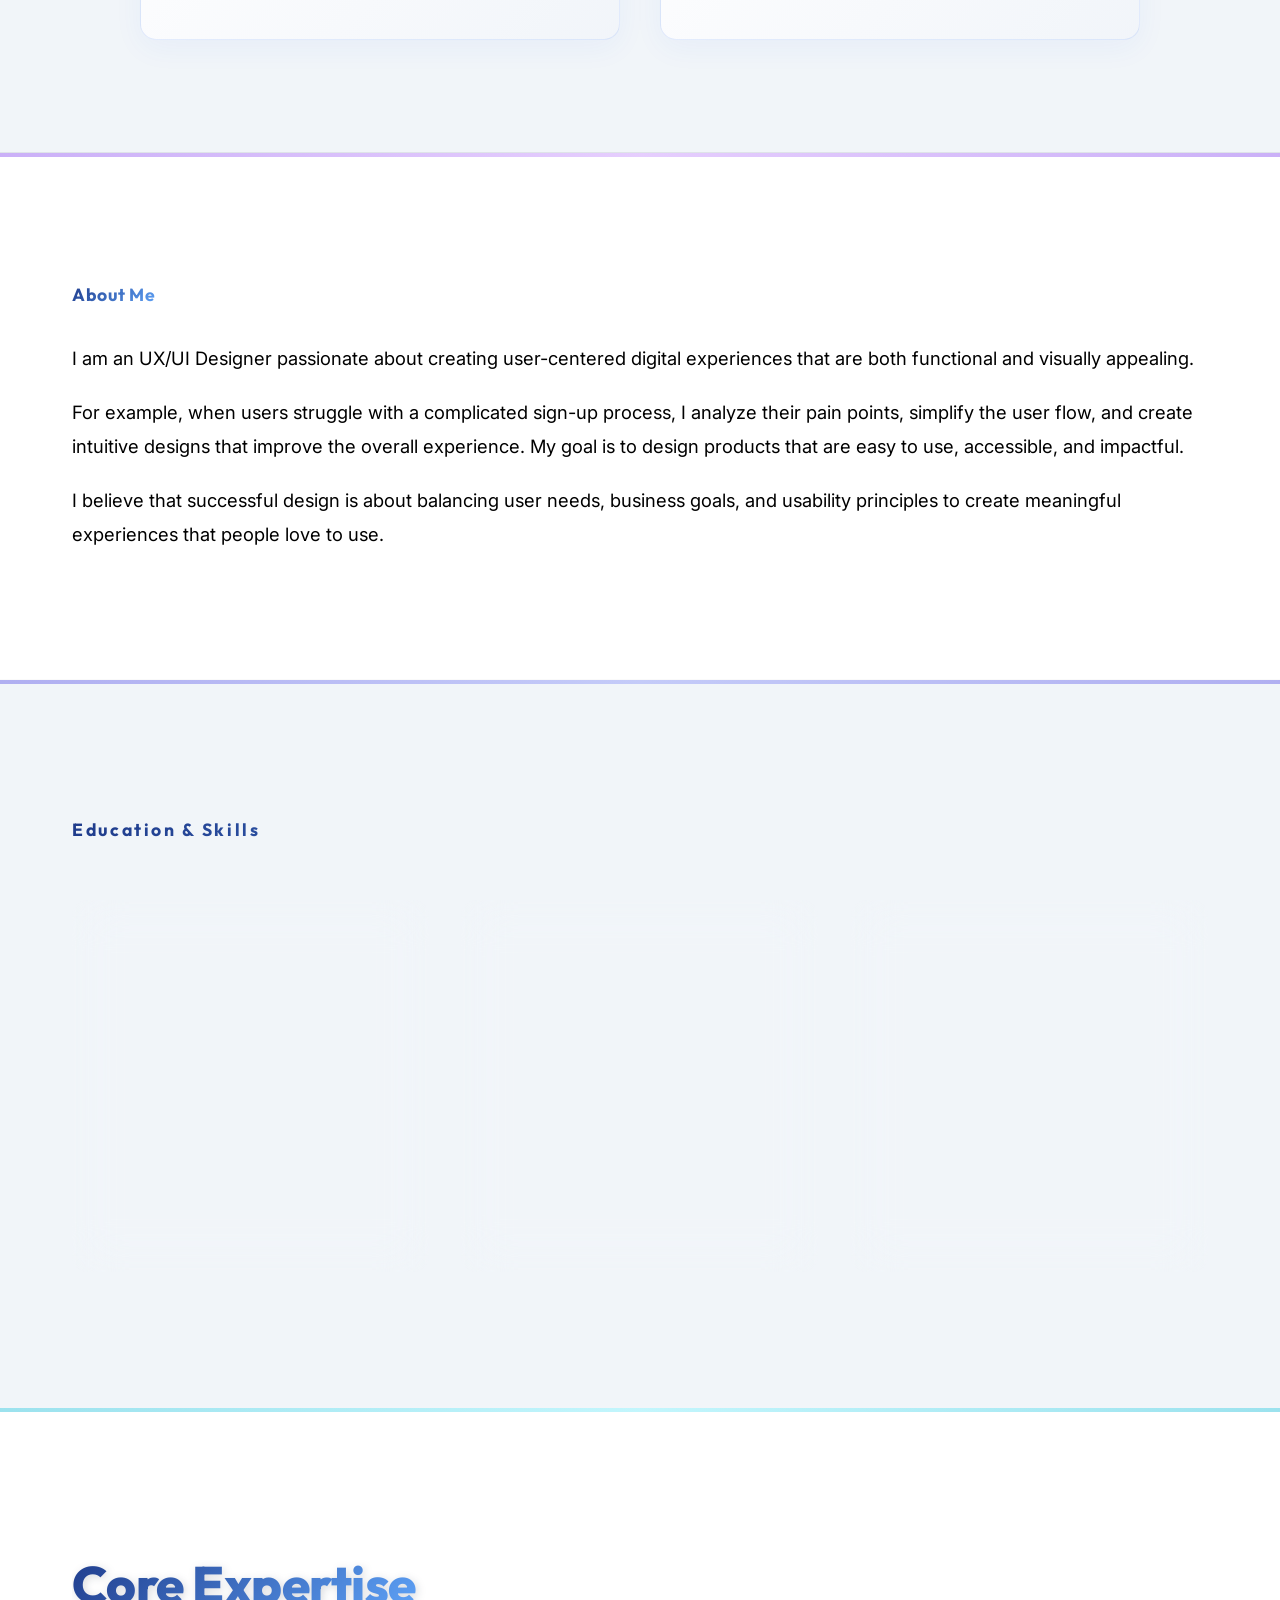
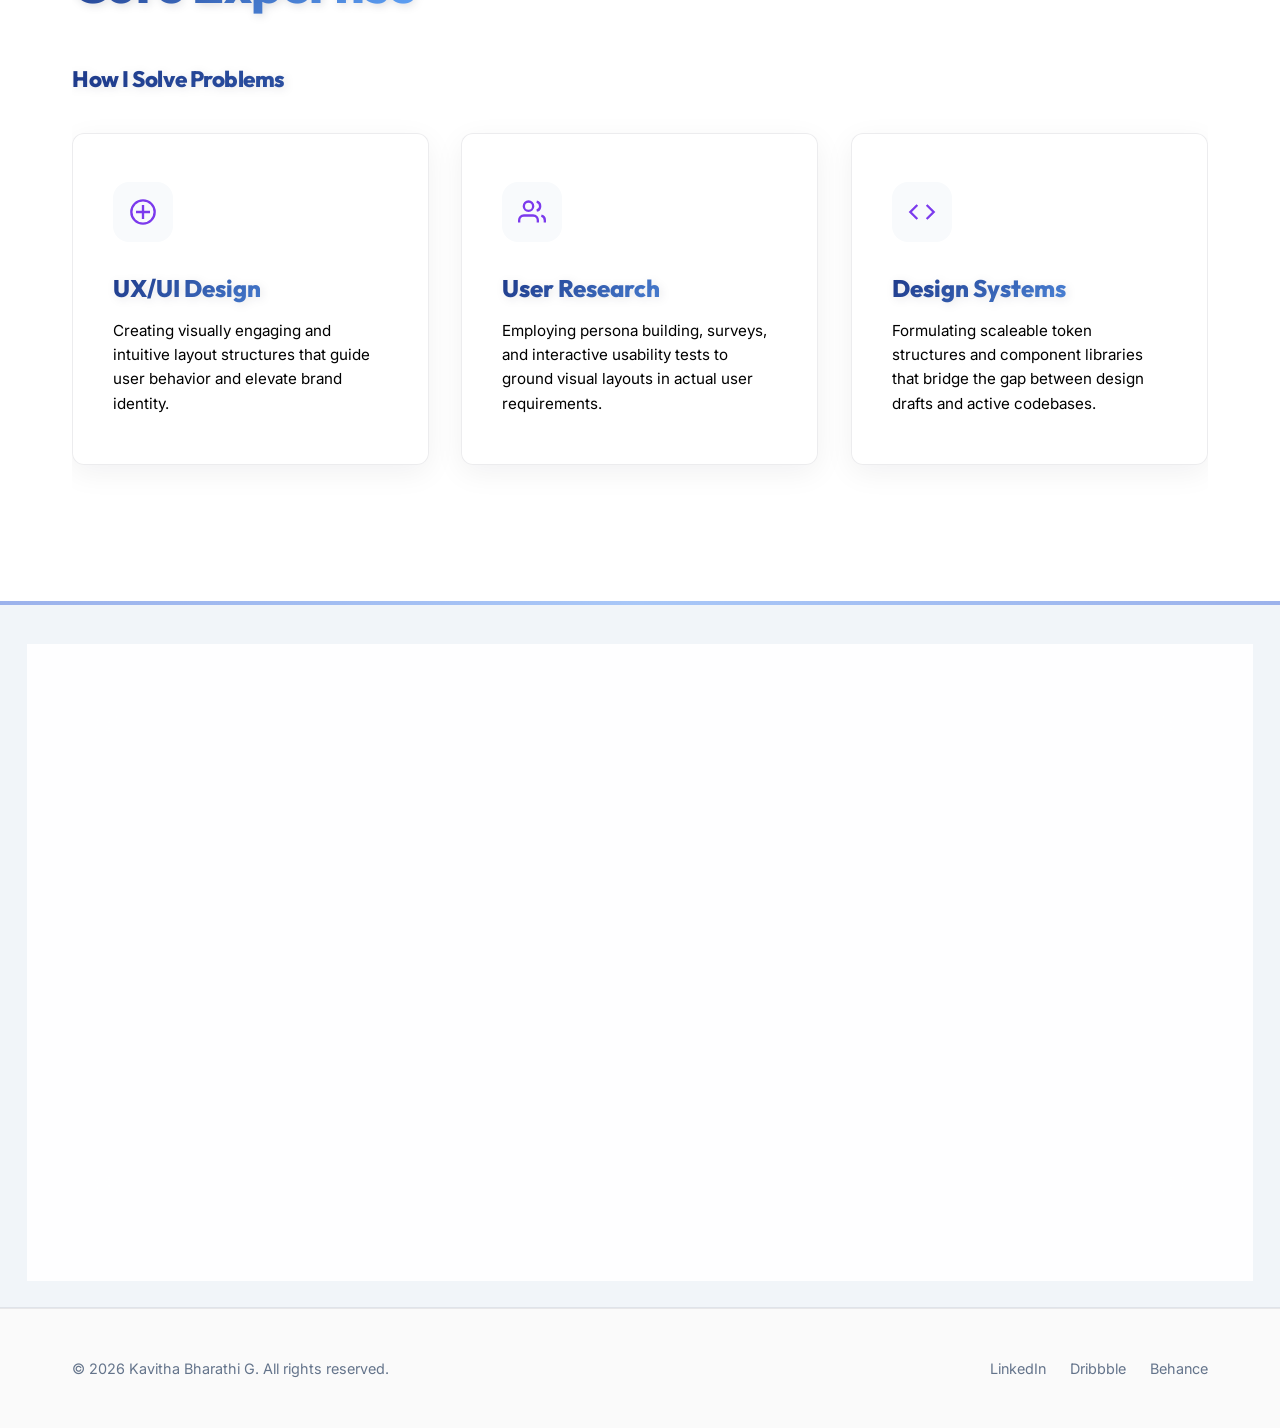
==== commit 9579c80e: "Update portfolio styling, layout, granular media downloads, and content sorting pages" ====
--- a/index.html
+++ b/index.html
@@ -8,6 +8,13 @@
     <link rel="stylesheet" href="style.css">
 </head>
 <body class="home-page-body">
+
+    <!-- Custom Cursor -->
+    <div class="custom-cursor"></div>
+    <div class="custom-cursor-follower"></div>
+
+    <!-- Interactive Background Canvas -->
+    <canvas id="mesh-canvas"></canvas>
 
     <!-- Graphic Design Background Elements -->
     <div class="bg-graphics-container">
@@ -45,65 +52,111 @@
     </div>
 
     <!-- Navigation Header -->
-    <nav class="navbar" id="navbar">
+    <nav class="navbar reveal" id="navbar">
         <div class="container">
             <a href="#" class="logo interactive">
                 Kavitha Bharathi<span class="logo-dot"></span>
             </a>
-            <button class="menu-toggle" aria-label="Toggle Navigation">
-                <svg width="24" height="24" viewBox="0 0 24 24" fill="none" stroke="currentColor" stroke-width="2.5">
-                    <line x1="3" y1="6" x2="21" y2="6" class="line-1"></line>
-                    <line x1="3" y1="12" x2="21" y2="12" class="line-2"></line>
-                    <line x1="3" y1="18" x2="21" y2="18" class="line-3"></line>
-                </svg>
-            </button>
             <div class="nav-right">
                 <a href="#home" class="nav-item-box interactive">Home</a>
+                <a href="#work" class="nav-item-box interactive">Project</a>
                 <a href="#about" class="nav-item-box interactive">About</a>
-                <a href="#work" class="nav-item-box interactive">Project</a>
                 <a href="#contact" class="nav-item-box interactive lets-talk-nav">Contact</a>
             </div>
         </div>
     </nav>
 
-    <!-- UX/UI Designer Hero Section -->
-    <header class="hero" id="home">
+    <!-- New Hero Section -->
+    <header class="hero reveal" id="home">
         <div class="hero-bg">
             <div class="hero-glow-1"></div>
             <div class="hero-glow-2"></div>
             <div class="hero-glow-3"></div>
         </div>
         <div class="container">
-            <div class="hero-content">
-                <div class="hero-box">
-                    <span class="hero-intro">UX/UI Designer</span>
-                    <h1 class="hero-title">Designing seamless digital products that connect with users.</h1>
-                    
-                    <div class="hero-ux-info">
-                        <div class="hero-ux-info-item">
-                            <h3><span style="color: var(--accent);">01/</span> User Experience (UX)</h3>
-                            <p>Analyzing user goals, behaviors, and pain points to design logical wireframes and seamless interactive journeys.</p>
-                        </div>
-                        <div class="hero-ux-info-item">
-                            <h3><span style="color: var(--accent);">02/</span> User Interface (UI)</h3>
-                            <p>Crafting modern, accessible layouts, responsive components, and consistent visual systems across platforms.</p>
-                        </div>
-                        <div class="hero-ux-info-item">
-                            <h3><span style="color: var(--accent);">03/</span> Product Design</h3>
-                            <p>Bridging structure and aesthetics to deliver engaging, user-centered digital solutions that solve real-world problems.</p>
-                        </div>
+            <div class="hero-content-new">
+                <div class="hero-card-new interactive">
+                    <div class="hero-left-col">
+                        <p class="hero-hello">Hi, I'm Kavitha</p>
+                        <h1 class="hero-title-new">UX/UI Designer</h1>
+                        <p class="hero-tagline">I create user-focused digital experiences that connect people and technology through thoughtful design and transform user needs into simple, intuitive, and engaging digital experiences</p>
+                        <div class="hero-action-new">
+                            <a href="#contact" class="btn-primary interactive open-opps-btn">
+                                <span>Open to opportunities</span>
+                                <svg width="20" height="20" viewBox="0 0 24 24" fill="none" stroke="currentColor" stroke-width="2.5" style="transition: transform 0.3s ease;"><line x1="5" y1="12" x2="19" y2="12"></line><polyline points="12 5 19 12 12 19"></polyline></svg>
+                            </a>
+                        </div>
+                    </div>
+                    <div class="hero-right-col">
+                        <img src="assets/photoimage.png" alt="Kavitha Bharathi G — UX/UI Designer" class="hero-avatar">
                     </div>
                 </div>
             </div>
         </div>
     </header>
 
-    <!-- About Me Section -->
+    <!-- Featured Projects Section -->
+    <section class="section-padding reveal" id="work">
+        <div class="container">
+            <div class="work-grid">
+                <!-- Combined Case Study -->
+                <div class="work-card interactive" style="grid-column: span 2; width: 100%;">
+                    <div class="work-info">
+                        <div class="work-content-group">
+                            <span class="selected-projects-title">Selected Work</span>
+                            <h3 class="work-title whatsapp-redesign-title"><span class="whatsapp-text">Whatsapp</span> <span class="redesign-text">Redesign</span></h3>
+                            
+                            <div class="work-hero-image-wrapper" style="margin: 1.5rem auto 2.5rem auto; border-radius: var(--radius-md); overflow: hidden; width: 100%; max-width: 750px; box-shadow: var(--shadow-sm); border: 1px solid var(--border-color); transition: var(--transition-smooth); align-self: center;">
+                                <img src="assets/whatsapp_hero.jpg" alt="WhatsApp Redesign Mockup" style="width: 100%; height: auto; display: block; transition: transform 0.6s cubic-bezier(0.16, 1, 0.3, 1);">
+                            </div>
+                            
+                            <div class="project-features-columns">
+                                <div class="project-feature-col">
+                                    <span class="project-feature-pill">Feature 1: Granular Media Auto-Download</span>
+                                    <a href="granular_media_downloads.html" class="work-link">View Case Study</a>
+                                </div>
+                                <div class="project-feature-col">
+                                    <span class="project-feature-pill">Feature 2: Smart Content Sorting</span>
+                                    <a href="smart_content_sorting.html" class="work-link">View Case Study</a>
+                                </div>
+                            </div>
+                        </div>
+                    </div>
+                </div>
+            </div>
+        </div>
+    </section>
+
+    <!-- About Me / Introduction Section -->
     <section class="section-padding reveal" id="about">
+        <div class="container">
+            <div class="about-introduction-box">
+                <div class="intro-badge-wrapper">
+                    <span class="intro-tag-badge">About Me</span>
+                </div>
+                <div class="intro-content-row">
+                    <div class="intro-left">
+                        <p class="about-bio">
+                            I am an UX/UI Designer passionate about creating user-centered digital experiences that are both functional and visually appealing.
+                        </p>
+                        <p class="about-bio">
+                            For example, when users struggle with a complicated sign-up process, I analyze their pain points, simplify the user flow, and create intuitive designs that improve the overall experience. My goal is to design products that are easy to use, accessible, and impactful.
+                        </p>
+                        <p class="about-bio">
+                            I believe that successful design is about balancing user needs, business goals, and usability principles to create meaningful experiences that people love to use.
+                        </p>
+                    </div>
+                </div>
+            </div>
+        </div>
+    </section>
+
+    <!-- Education, Skills & Tools Section -->
+    <section class="section-padding reveal" id="skills-edu">
         <div class="container">
             <div class="about-box">
                 <div class="about-header-wrapper">
-                    <span class="section-tag">About Me</span>
+                    <span class="section-tag">Education & Skills</span>
                 </div>
 
                 <!-- Education, Skills & Tools Grid -->
@@ -168,62 +221,6 @@
                 </div>
 
             </div>
-
-            <!-- Introduction Section (Separate Box Attached to About Me) -->
-            <div class="about-introduction-box reveal">
-                <div class="intro-badge-wrapper">
-                    <span class="intro-tag-badge">Introduction</span>
-                </div>
-                <div class="intro-content-row">
-                    <div class="intro-left">
-                        <h3 class="intro-title-greeting"><span class="intro-greeting-text">I am</span> <span class="intro-greeting-name">Kavitha</span></h3>
-                        <p class="about-bio">
-                            UX/UI Designer passionate about creating user-centered digital experiences that are both functional and visually appealing.
-                        </p>
-                        <p class="about-bio">
-                            For example, when users struggle with a complicated sign-up process, I analyze their pain points, simplify the user flow, and create intuitive designs that improve the overall experience. My goal is to design products that are easy to use, accessible, and impactful.
-                        </p>
-                        <p class="about-bio">
-                            I believe that successful design is about balancing user needs, business goals, and usability principles to create meaningful experiences that people love to use.
-                        </p>
-                    </div>
-                    <div class="intro-right">
-                        <img src="assets/photoimage.png" alt="Kavitha Bharathi G — UX/UI Designer" class="intro-avatar">
-                    </div>
-                </div>
-            </div>
-        </div>
-    </section>
-
-    <!-- Featured Projects Section -->
-    <section class="section-padding reveal" id="work">
-        <div class="container">
-            <div class="work-grid">
-                <!-- Combined Case Study -->
-                <div class="work-card reveal interactive" style="grid-column: span 2; width: 100%;">
-                    <div class="work-info">
-                        <div class="work-content-group">
-                            <span class="selected-projects-title">Selected Project</span>
-                            <h3 class="work-title whatsapp-redesign-title"><span class="whatsapp-text">Whatsapp</span> <span class="redesign-text">Redesign</span></h3>
-                            
-                            <div class="work-hero-image-wrapper" style="margin: 1.5rem auto 2.5rem auto; border-radius: var(--radius-md); overflow: hidden; width: 100%; max-width: 750px; box-shadow: var(--shadow-sm); border: 1px solid var(--border-color); transition: var(--transition-smooth); align-self: center;">
-                                <img src="assets/whatsapp_hero.jpg" alt="WhatsApp Redesign Mockup" style="width: 100%; height: auto; display: block; transition: transform 0.6s cubic-bezier(0.16, 1, 0.3, 1);">
-                            </div>
-                            
-                            <div class="project-features-columns" style="display: flex; gap: 2rem; margin-top: 1.5rem; flex-wrap: wrap; justify-content: center; width: 100%;">
-                                <div class="project-feature-col">
-                                    <span class="project-feature-pill">Feature 1: Granular Media Auto-Download</span>
-                                    <a href="granular_media_downloads.html" class="work-link">View Case Study</a>
-                                </div>
-                                <div class="project-feature-col">
-                                    <span class="project-feature-pill">Feature 2: Smart Content Sorting</span>
-                                    <a href="smart_content_sorting.html" class="work-link">View Case Study</a>
-                                </div>
-                            </div>
-                        </div>
-                    </div>
-                </div>
-            </div>
         </div>
     </section>
 
--- a/style.css
+++ b/style.css
@@ -4,24 +4,24 @@
 :root {
     --font-heading: 'Outfit', sans-serif;
     --font-body: 'Inter', sans-serif;
-    
-    /* Default White Theme */
-    --bg-primary: #cbd5e1; /* Base cool gray */
-    --bg-secondary: #ffffff; /* Clean white card container */
-    --bg-tertiary: #f1f5f9; /* Slate 100 */
+
+    /* Default Very Light Theme */
+    --bg-primary: #FAFAFA;
+    --bg-secondary: rgba(255, 255, 255, 0.9);
+    --bg-tertiary: #f8fafc;
     --bg-glass: rgba(255, 255, 255, 0.85);
     --border-color: rgba(15, 23, 42, 0.08);
-    --border-hover: rgba(15, 23, 42, 0.15);
-    --text-primary: #000000; /* Pure Black */
-    --text-secondary: #000000; /* Pure Black */
-    --text-muted: #000000; /* Pure Black */
-    --accent: #a855f7; /* Violet / Purple */
-    --accent-glow: rgba(168, 85, 247, 0.15);
-    --accent-gradient: linear-gradient(135deg, #a855f7 0%, #ec4899 100%);
-    --gradient-text: linear-gradient(135deg, #000000 30%, #000000 100%);
-    --shadow-sm: 0 2px 8px rgba(15, 23, 42, 0.04);
-    --shadow-md: 0 8px 30px rgba(15, 23, 42, 0.08);
-    --shadow-lg: 0 20px 50px rgba(15, 23, 42, 0.12);
+    --border-hover: rgba(15, 23, 42, 0.18);
+    --text-primary: #0f172a;
+    --text-secondary: #334155;
+    --text-muted: #64748b;
+    --accent: #7c3aed;
+    --accent-glow: rgba(124, 58, 237, 0.1);
+    --accent-gradient: linear-gradient(135deg, #7c3aed 0%, #4f46e5 50%, #db2777 100%);
+    --gradient-text: linear-gradient(135deg, #0f172a 30%, #7c3aed 100%);
+    --shadow-sm: 0 2px 8px rgba(15, 23, 42, 0.03);
+    --shadow-md: 0 8px 30px rgba(15, 23, 42, 0.06);
+    --shadow-lg: 0 25px 45px rgba(124, 58, 237, 0.08);
     --radius-sm: 8px;
     --radius-md: 16px;
     --radius-lg: 24px;
@@ -30,26 +30,6 @@
     --transition-bounce: all 0.5s cubic-bezier(0.34, 1.56, 0.64, 1);
 }
 
-[data-theme="light"] {
-    /* Light Theme */
-    --bg-primary: #cbd5e1; /* Base cool gray */
-    --bg-secondary: #ffffff; /* Clean white card container */
-    --bg-tertiary: #f1f5f9; /* Slate 100 */
-    --bg-glass: rgba(255, 255, 255, 0.85);
-    --border-color: rgba(15, 23, 42, 0.08);
-    --border-hover: rgba(15, 23, 42, 0.15);
-    --text-primary: #000000; /* Pure Black */
-    --text-secondary: #000000; /* Pure Black */
-    --text-muted: #000000; /* Pure Black */
-    --accent: #a855f7; /* Violet / Purple */
-    --accent-glow: rgba(168, 85, 247, 0.15);
-    --accent-gradient: linear-gradient(135deg, #a855f7 0%, #ec4899 100%);
-    --gradient-text: linear-gradient(135deg, #000000 30%, #000000 100%);
-    --shadow-sm: 0 2px 8px rgba(15, 23, 42, 0.04);
-    --shadow-md: 0 8px 30px rgba(15, 23, 42, 0.08);
-    --shadow-lg: 0 20px 50px rgba(15, 23, 42, 0.12);
-}
-
 /* --- RESET & BASIC STYLES --- */
 * {
     margin: 0;
@@ -63,17 +43,22 @@
 }
 
 body {
-    background: #FAFAFA;
+    background: var(--bg-primary);
     color: var(--text-primary);
     font-family: var(--font-body);
     line-height: 1.6;
     overflow-x: hidden;
-    transition: background-color 0.5s cubic-bezier(0.16, 1, 0.3, 1);
+    transition: background-color 0.5s cubic-bezier(0.16, 1, 0.3, 1), color 0.5s cubic-bezier(0.16, 1, 0.3, 1);
     -webkit-font-smoothing: antialiased;
 }
 
 /* Typography elements */
-h1, h2, h3, h4, h5, h6 {
+h1,
+h2,
+h3,
+h4,
+h5,
+h6 {
     font-family: var(--font-heading);
     font-weight: 800;
     background: linear-gradient(135deg, #1E3A8A 0%, #60A5FA 100%);
@@ -83,7 +68,14 @@
     line-height: 1.2;
     transition: var(--transition-bounce);
 }
-h1:hover, h2:hover, h3:hover, h4:hover, h5:hover, h6:hover, .section-tag:hover, .selected-projects-title:hover, .hero-intro:hover {
+
+h1:hover,
+h2:hover,
+h3:hover,
+h4:hover,
+h5:hover,
+h6:hover,
+.hero-intro:hover {
     transform: scale(1.03) translateY(-2px);
     text-shadow: 0 0 35px rgba(59, 130, 246, 0.45);
 }
@@ -121,20 +113,100 @@
 .section-header {
     margin-bottom: 2.5rem;
 }
+
 .section-tag {
     font-family: var(--font-heading);
-    font-size: 0.875rem;
-    font-weight: 600;
-    text-transform: uppercase;
+    font-size: 1.1rem;
+    font-weight: 700;
+    text-transform: none;
     letter-spacing: 0.15em;
-    color: var(--accent);
+    background: linear-gradient(135deg, #1E3A8A 0%, #60A5FA 100%);
+    -webkit-background-clip: text;
+    -webkit-text-fill-color: transparent;
     margin-bottom: 1rem;
     display: inline-block;
 }
+
 .section-title {
-    font-size: clamp(2rem, 4.5vw, 2.5rem);
+    font-size: 1.4rem;
     font-weight: 800;
     letter-spacing: -0.02em;
+}
+
+/* --- CUSTOM CURSOR --- */
+.custom-cursor {
+    width: 8px;
+    height: 8px;
+    background-color: var(--accent);
+    border-radius: 50%;
+    position: fixed;
+    transform: translate(-50%, -50%);
+    pointer-events: none;
+    z-index: 9999;
+    transition: width 0.2s, height 0.2s, background-color 0.2s, opacity 0.2s;
+}
+
+.custom-cursor-follower {
+    width: 32px;
+    height: 32px;
+    border: 2.5px solid var(--accent);
+    border-radius: 50%;
+    position: fixed;
+    transform: translate(-50%, -50%);
+    pointer-events: none;
+    z-index: 9998;
+    transition: transform 0.08s ease-out, width 0.3s, height 0.3s, background-color 0.3s, border-color 0.3s;
+    box-shadow: 0 0 10px rgba(168, 85, 247, 0.2);
+}
+
+body.cursor-hover .custom-cursor {
+    width: 4px;
+    height: 4px;
+    background-color: #ffffff;
+}
+
+body.cursor-hover .custom-cursor-follower {
+    width: 50px;
+    height: 50px;
+    background-color: rgba(255, 255, 255, 0.1);
+    border-color: #ffffff;
+    mix-blend-mode: difference;
+}
+
+body.cursor-card-hover .custom-cursor {
+    opacity: 0;
+}
+
+body.cursor-card-hover .custom-cursor-follower {
+    width: 75px;
+    height: 75px;
+    background-color: var(--accent);
+    border-color: var(--accent);
+    display: flex;
+    align-items: center;
+    justify-content: center;
+    box-shadow: 0 10px 25px var(--accent-glow);
+}
+
+body.cursor-card-hover .custom-cursor-follower::after {
+    content: 'VIEW';
+    color: #ffffff;
+    font-size: 0.75rem;
+    font-weight: 800;
+    font-family: var(--font-heading);
+    letter-spacing: 0.1em;
+}
+
+/* --- INTERACTIVE BACKGROUND CANVAS --- */
+#mesh-canvas {
+    position: fixed;
+    top: 0;
+    left: 0;
+    width: 100vw;
+    height: 100vh;
+    z-index: -9;
+    pointer-events: none;
+    opacity: 0.18;
 }
 
 /* --- NAVIGATION --- */
@@ -144,15 +216,18 @@
     left: 0;
     width: 100%;
     z-index: 1000;
-    padding: 1.5rem 0;
+    padding: 1.5rem 2rem;
+    background-color: #e5e7eb;
+    border-bottom: 1px solid var(--border-color);
     transition: var(--transition-smooth);
 }
 
 .navbar.scrolled {
-    background-color: var(--bg-glass);
-    backdrop-filter: blur(12px);
-    border-bottom: 1px solid rgba(15, 23, 42, 0.03);
-    padding: 1rem 0;
+    width: 100%;
+    top: 0;
+    background-color: #e5e7eb;
+    border-bottom: 1px solid var(--border-color);
+    padding: 1rem 2rem;
     box-shadow: var(--shadow-sm);
 }
 
@@ -164,13 +239,13 @@
 
 .logo {
     font-family: var(--font-heading);
-    font-size: 2.2rem;
+    font-size: 1.5rem;
     font-weight: 800;
     letter-spacing: -0.03em;
     display: flex;
     align-items: center;
     gap: 0.5rem;
-    background: linear-gradient(135deg, #000000 35%, #2563EB 100%);
+    background: linear-gradient(135deg, var(--text-primary) 35%, var(--accent) 100%);
     -webkit-background-clip: text;
     -webkit-text-fill-color: transparent;
 }
@@ -178,14 +253,14 @@
 .logo-dot {
     width: 8px;
     height: 8px;
-    background: #2563EB;
+    background: var(--accent);
     border-radius: 50%;
 }
 
 .nav-right {
     display: flex;
     align-items: center;
-    gap: 2.5rem;
+    gap: 1.5rem;
     margin-left: auto;
 }
 
@@ -194,14 +269,13 @@
     font-family: var(--font-heading);
     font-size: 0.95rem;
     font-weight: 800;
-    padding: 0.6rem 1.25rem;
-    background: linear-gradient(135deg, #1E3A8A 0%, #60A5FA 100%);
+    padding: 0.5rem 1.25rem;
+    background: linear-gradient(135deg, var(--text-primary) 0%, var(--text-secondary) 100%);
     -webkit-background-clip: text;
     -webkit-text-fill-color: transparent;
-    border-radius: 14px;
+    border-radius: 50px;
     transition: var(--transition-bounce);
     display: inline-block;
-    box-shadow: 0 4px 12px rgba(37, 99, 235, 0.05);
     z-index: 1;
 }
 
@@ -212,26 +286,26 @@
     left: 0;
     right: 0;
     bottom: 0;
-    border-radius: 14px;
+    border-radius: 50px;
     padding: 1.5px;
-    background: linear-gradient(135deg, rgba(37, 99, 235, 0.4) 0%, rgba(255, 255, 255, 0.9) 100%);
-    -webkit-mask: 
-       linear-gradient(#fff 0 0) content-box, 
-       linear-gradient(#fff 0 0);
+    background: var(--accent-gradient);
+    -webkit-mask:
+        linear-gradient(#fff 0 0) content-box,
+        linear-gradient(#fff 0 0);
     -webkit-mask-composite: xor;
-            mask-composite: exclude;
+    mask-composite: exclude;
     pointer-events: none;
     z-index: -1;
     transition: var(--transition-smooth);
+    opacity: 0.25;
 }
 
 .nav-item-box:hover {
     transform: translateY(-2px);
-    box-shadow: 0 6px 16px rgba(37, 99, 235, 0.12);
 }
 
 .nav-item-box:hover::before {
-    background: linear-gradient(135deg, rgba(37, 99, 235, 0.7) 0%, rgba(255, 255, 255, 1) 100%);
+    opacity: 1;
 }
 
 
@@ -269,10 +343,10 @@
 /* --- HERO SECTION --- */
 .hero {
     position: relative;
-    min-height: 100vh;
+    min-height: auto;
     display: flex;
     align-items: center;
-    padding-top: 8rem;
+    padding-top: 13.5rem;
     overflow: hidden;
 }
 
@@ -287,7 +361,9 @@
     overflow: hidden;
 }
 
-.hero-glow-1, .hero-glow-2, .hero-glow-3 {
+.hero-glow-1,
+.hero-glow-2,
+.hero-glow-3 {
     display: none;
 }
 
@@ -313,7 +389,7 @@
     left: 0;
     width: 100vw;
     height: 100vh;
-    background-image: 
+    background-image:
         linear-gradient(to right, rgba(15, 23, 42, 0.015) 1px, transparent 1px),
         linear-gradient(to bottom, rgba(15, 23, 42, 0.015) 1px, transparent 1px);
     background-size: 50px 50px;
@@ -324,8 +400,13 @@
 }
 
 @keyframes float {
-    0% { transform: translate(0, 0) scale(1); }
-    100% { transform: translate(60px, 40px) scale(1.08); }
+    0% {
+        transform: translate(0, 0) scale(1);
+    }
+
+    100% {
+        transform: translate(60px, 40px) scale(1.08);
+    }
 }
 
 .hero-content {
@@ -423,6 +504,141 @@
     line-height: 1.6;
 }
 
+/* --- NEW HERO SECTION STYLING --- */
+.hero-content-new {
+    width: 100%;
+    margin-top: 1rem;
+    /* Reduced space between header and hero content */
+    margin-bottom: 2rem;
+}
+
+.hero-card-new {
+    display: grid;
+    grid-template-columns: 1.25fr 0.75fr;
+    gap: 3rem;
+    align-items: center;
+    position: relative;
+}
+
+.hero-left-col {
+    display: flex;
+    flex-direction: column;
+    gap: 1.5rem;
+}
+
+.hero-right-col {
+    display: flex;
+    justify-content: center;
+    align-items: center;
+    animation: fadeInUp 0.8s ease-out 0.4s both;
+}
+
+.hero-avatar {
+    width: 100%;
+    max-width: 300px;
+    height: auto;
+    border-radius: 24px;
+    box-shadow: var(--shadow-md), 0 10px 30px rgba(124, 58, 237, 0.12);
+    border: 4px solid #ffffff;
+    transition: var(--transition-smooth);
+}
+
+.hero-avatar:hover {
+    transform: scale(1.03) rotate(1deg);
+    box-shadow: var(--shadow-lg), 0 15px 40px rgba(124, 58, 237, 0.22);
+}
+
+.hero-hello {
+    font-family: var(--font-heading);
+    font-size: 1.1rem;
+    font-weight: 700;
+    background: linear-gradient(135deg, #1E3A8A 0%, #60A5FA 100%);
+    -webkit-background-clip: text;
+    -webkit-text-fill-color: transparent;
+    display: inline-block;
+    letter-spacing: 0.05em;
+    text-transform: none;
+    margin: 0;
+    animation: fadeInDown 0.8s ease-out;
+}
+
+.hero-title-new {
+    font-family: var(--font-heading);
+    font-size: 2.5rem;
+    font-weight: 800;
+    line-height: 1.1;
+    margin: 0;
+    letter-spacing: -0.02em;
+    background: linear-gradient(135deg, #1E3A8A 0%, #60A5FA 100%);
+    -webkit-background-clip: text;
+    -webkit-text-fill-color: transparent;
+    filter: drop-shadow(2px 4px 6px rgba(15, 23, 42, 0.08));
+    animation: fadeInUp 0.8s ease-out 0.2s both;
+}
+
+.hero-tagline {
+    font-family: var(--font-body);
+    font-size: 1.1rem;
+    line-height: 1.6;
+    color: #000000;
+    max-width: 800px;
+    margin: 0.5rem 0 1rem 0;
+    animation: fadeInUp 0.8s ease-out 0.4s both;
+}
+
+.hero-action-new {
+    animation: fadeInUp 0.8s ease-out 0.6s both;
+}
+
+.open-opps-btn {
+    display: inline-flex;
+    align-items: center;
+    gap: 0.5rem;
+    padding: 0.65rem 1.25rem;
+    font-size: 0.9rem;
+    font-weight: 700;
+    border-radius: 50px;
+    background: var(--text-primary);
+    color: var(--bg-primary);
+    transition: var(--transition-bounce);
+    width: fit-content;
+}
+
+.open-opps-btn:hover {
+    background: var(--accent-gradient);
+    color: #ffffff;
+    box-shadow: 0 10px 25px rgba(124, 58, 237, 0.4);
+}
+
+.open-opps-btn:hover svg {
+    transform: translateX(5px);
+}
+
+/* Animations */
+@keyframes fadeInUp {
+    from {
+        opacity: 0;
+        transform: translateY(20px);
+    }
+
+    to {
+        opacity: 1;
+        transform: translateY(0);
+    }
+}
+
+@keyframes fadeInDown {
+    from {
+        opacity: 0;
+        transform: translateY(-20px);
+    }
+
+    to {
+        opacity: 1;
+        transform: translateY(0);
+    }
+}
+
 /* --- WORK SECTION --- */
 .work-grid {
     display: grid;
@@ -438,6 +654,7 @@
     transition: var(--transition-smooth);
     display: flex;
     flex-direction: column;
+    box-shadow: var(--shadow-lg);
 }
 
 .work-card:hover {
@@ -513,8 +730,19 @@
     align-items: flex-start;
 }
 
+.selected-projects-title {
+    font-family: var(--font-heading);
+    font-size: 1.1rem;
+    font-weight: 700;
+    margin-bottom: 0.5rem;
+    background: linear-gradient(135deg, #1E3A8A 0%, #60A5FA 100%);
+    -webkit-background-clip: text;
+    -webkit-text-fill-color: transparent;
+    display: inline-block;
+}
+
 .work-title {
-    font-size: 1.75rem;
+    font-size: 1rem;
     margin-bottom: 0.75rem;
 }
 
@@ -547,11 +775,11 @@
 }
 
 /* Make second card offset slightly for dynamic grid look */
-.work-grid > .work-card:nth-child(even) {
+.work-grid>.work-card:nth-child(even) {
     transform: translateY(3rem);
 }
 
-.work-grid > .work-card:nth-child(even):hover {
+.work-grid>.work-card:nth-child(even):hover {
     transform: translateY(2.5rem);
 }
 
@@ -606,7 +834,8 @@
 }
 
 
-.form-input, .form-textarea {
+.form-input,
+.form-textarea {
     width: 100%;
     background-color: var(--bg-primary);
     border: 1px solid var(--border-color);
@@ -619,7 +848,8 @@
     transition: var(--transition-smooth);
 }
 
-.form-input:focus, .form-textarea:focus {
+.form-input:focus,
+.form-textarea:focus {
     border-color: var(--accent);
     box-shadow: 0 0 0 4px var(--accent-glow);
 }
@@ -771,15 +1001,17 @@
 .modal-section-desc {
     color: #000000;
 }
-.modal-body p, .modal-body li {
+
+.modal-body p,
+.modal-body li {
     color: #000000;
 }
 
 /* --- ANIMATIONS & INTERACTIVE STATES --- */
 .reveal {
     opacity: 0;
-    transform: translateY(30px);
-    transition: opacity 0.8s ease, transform 0.8s cubic-bezier(0.16, 1, 0.3, 1);
+    transform: translateY(80px);
+    transition: opacity 1.2s cubic-bezier(0.16, 1, 0.3, 1), transform 1.2s cubic-bezier(0.16, 1, 0.3, 1);
 }
 
 .reveal.active {
@@ -792,36 +1024,47 @@
     html {
         font-size: 15px;
     }
+
     .work-grid {
         gap: 2rem;
     }
-    .work-grid > .work-card:nth-child(even) {
+
+    .work-grid>.work-card:nth-child(even) {
         transform: translateY(0);
     }
-    .work-grid > .work-card:nth-child(even):hover {
+
+    .work-grid>.work-card:nth-child(even):hover {
         transform: translateY(-8px);
     }
+
     .services-grid {
         grid-template-columns: repeat(auto-fit, minmax(280px, 1fr));
         gap: 2rem;
     }
+
     #about .section-title {
         font-size: 2.5rem;
     }
-    .about-box, .services-box {
+
+    .about-box,
+    .services-box {
         padding: 2.5rem 1.5rem;
         gap: 2.5rem;
     }
+
     .about-grid-info {
         grid-template-columns: repeat(auto-fit, minmax(280px, 1fr));
         gap: 1.5rem;
     }
+
     .about-intro-title {
         font-size: 1.75rem;
     }
+
     .tools-list-horizontal {
         grid-template-columns: 1fr;
     }
+
     .contact-wrapper {
         grid-template-columns: 1fr;
         gap: 3rem;
@@ -831,33 +1074,45 @@
 
 @media (max-width: 768px) {
     body {
-        cursor: default; /* Disable custom cursor on mobile */
-    }
-    .custom-cursor, .custom-cursor-follower {
+        cursor: default;
+        /* Disable custom cursor on mobile */
+    }
+
+    .custom-cursor,
+    .custom-cursor-follower {
         display: none;
     }
+
     * {
         cursor: auto;
     }
+
     .nav-right {
-        display: none; /* Add slide-in nav or mobile-friendly overlay for full premium build */
-    }
+        display: none;
+        /* Add slide-in nav or mobile-friendly overlay for full premium build */
+    }
+
     .menu-toggle {
         display: block;
     }
+
     .hero-title {
         font-size: 2.5rem;
     }
+
     .hero-ux-info {
         grid-template-columns: 1fr;
         gap: 1.5rem;
     }
+
     .work-grid {
         grid-template-columns: 1fr;
     }
+
     .services-grid {
         grid-template-columns: 1fr;
     }
+
     .modal-content {
         padding: 2rem;
     }
@@ -965,11 +1220,15 @@
     flex-direction: column;
     gap: 2.5rem;
 }
+
 .about-header-wrapper {
     display: flex;
     flex-direction: column;
 }
-#about .section-tag, .selected-projects-title, .core-expertise-tag {
+
+#about .section-tag,
+.selected-projects-title,
+.core-expertise-tag {
     font-size: clamp(2.2rem, 5vw, 3.2rem);
     font-family: var(--font-heading);
     font-weight: 800;
@@ -984,6 +1243,7 @@
     word-wrap: break-word;
     max-width: 100%;
 }
+
 .lets-connect-tag {
     font-size: clamp(2rem, 5vw, 2.5rem);
     font-weight: 800;
@@ -999,8 +1259,11 @@
     word-wrap: break-word;
     max-width: 100%;
 }
+
 .whatsapp-redesign-title {
     display: inline-flex;
+    flex-wrap: wrap;
+    justify-content: center;
     align-items: center;
     gap: 0.6rem;
     padding: 0.65rem 1.5rem;
@@ -1015,30 +1278,36 @@
     transition: var(--transition-bounce);
     box-shadow: var(--shadow-sm);
 }
+
 .whatsapp-redesign-title:hover {
     transform: translateY(-2px);
     background-color: rgba(255, 255, 255, 0.6);
     box-shadow: var(--shadow-md);
 }
+
 .whatsapp-text {
     color: #000000;
     -webkit-text-fill-color: #000000;
     font-weight: 800;
 }
+
 .redesign-text {
     background: linear-gradient(135deg, #1E3A8A 0%, #60A5FA 100%);
     -webkit-background-clip: text;
     -webkit-text-fill-color: transparent;
     font-weight: 800;
 }
+
 .work-card .selected-projects-title {
     margin-bottom: 0.5rem;
 }
+
 .about-grid-info {
     display: grid;
     grid-template-columns: repeat(3, 1fr);
     gap: 2rem;
 }
+
 .sub-box {
     border: 1px solid var(--border-color);
     border-radius: var(--radius-md);
@@ -1048,47 +1317,60 @@
     flex-direction: column;
     gap: 1.5rem;
 }
+
 .sub-box:hover {
     transform: translateY(-6px);
 }
+
 .sub-box-header {
     display: flex;
     align-items: center;
     gap: 0.75rem;
     color: #ffffff;
 }
+
 .sub-box-header h3 {
     font-weight: 700;
     font-family: var(--font-heading);
 }
+
 .education-box {
     background-color: #26658C !important;
     border: 1px solid rgba(255, 255, 255, 0.15) !important;
     box-shadow: 0 15px 30px rgba(38, 101, 140, 0.4) !important;
 }
+
 .education-box:hover {
     border-color: rgba(255, 255, 255, 0.4) !important;
     box-shadow: 0 20px 40px rgba(38, 101, 140, 0.6) !important;
 }
+
 .skills-box {
     background-color: #023859 !important;
     border: 1px solid rgba(255, 255, 255, 0.1) !important;
     box-shadow: 0 15px 30px rgba(2, 56, 89, 0.4) !important;
 }
+
 .skills-box:hover {
     border-color: rgba(255, 255, 255, 0.3) !important;
     box-shadow: 0 20px 40px rgba(2, 56, 89, 0.6) !important;
 }
+
 .tools-box {
     background-color: #011C40 !important;
     border: 1px solid rgba(255, 255, 255, 0.1) !important;
     box-shadow: 0 15px 30px rgba(1, 28, 64, 0.4) !important;
 }
+
 .tools-box:hover {
     border-color: rgba(255, 255, 255, 0.3) !important;
     box-shadow: 0 20px 40px rgba(1, 28, 64, 0.6) !important;
 }
-.education-header, .skills-header, .tools-header, .sub-box-header h3 {
+
+.education-header,
+.skills-header,
+.tools-header,
+.sub-box-header h3 {
     font-size: 1.8rem !important;
     color: #ffffff !important;
     -webkit-text-fill-color: #ffffff !important;
@@ -1096,6 +1378,7 @@
     -webkit-background-clip: initial !important;
     filter: none !important;
 }
+
 .sub-box-list-custom {
     list-style: none;
     padding: 0;
@@ -1104,26 +1387,31 @@
     flex-direction: column;
     gap: 0.4rem;
 }
+
 .edu-item-bold-white {
     font-weight: 700 !important;
     color: #ffffff !important;
     font-size: 1.05rem;
 }
+
 .edu-divider-container {
     list-style: none;
     padding: 0;
     margin: 0.5rem 0;
 }
+
 .edu-divider-bold-white {
     border: none;
     border-top: 3px solid #ffffff;
     opacity: 0.35;
 }
+
 .sub-box-tags {
     display: flex;
     flex-wrap: wrap;
     gap: 0.5rem;
 }
+
 .mini-tag {
     font-size: 0.85rem;
     font-weight: 600;
@@ -1134,18 +1422,22 @@
     border-radius: var(--radius-sm);
     transition: var(--transition-smooth);
 }
+
 .mini-tag:hover {
     background: var(--accent);
     color: #ffffff;
     border-color: var(--accent);
 }
+
 .tools-list-horizontal {
     list-style: none;
     display: flex;
     flex-direction: row;
     flex-wrap: wrap;
     gap: 0.75rem;
-}
+    justify-content: center;
+}
+
 .tool-item {
     display: flex;
     flex-direction: column;
@@ -1164,18 +1456,22 @@
     text-align: center;
     box-sizing: border-box;
 }
+
 .tool-item:hover {
     background: var(--accent);
     border-color: var(--accent);
     transform: translateY(-4px);
 }
-.tool-item svg, .tool-icon {
+
+.tool-item svg,
+.tool-icon {
     width: 36px;
     height: 36px;
     flex-shrink: 0;
     object-fit: contain;
     border-radius: 6px;
 }
+
 .about-introduction-box {
     background: linear-gradient(135deg, rgba(147, 197, 253, 0.45) 0%, #ffffff 50%, rgba(59, 130, 246, 0.35) 100%);
     border: 1px solid var(--border-color);
@@ -1192,28 +1488,28 @@
     margin-top: 0;
     box-sizing: border-box;
 }
+
 .intro-badge-wrapper {
     width: 100%;
     display: flex;
     justify-content: flex-start;
 }
+
 .intro-tag-badge {
     display: inline-block;
-    padding: 0.5rem 1.25rem;
-    background-color: var(--bg-secondary);
-    border: 1px solid var(--border-color);
-    border-radius: 50px;
-    font-size: clamp(1.1rem, 2.5vw, 1.4rem);
-    font-family: var(--font-heading);
-    font-weight: 800;
+    padding: 0;
     background: linear-gradient(135deg, #1E3A8A 0%, #60A5FA 100%);
     -webkit-background-clip: text;
     -webkit-text-fill-color: transparent;
+    font-size: 1.1rem;
+    font-family: var(--font-heading);
+    font-weight: 700;
     width: fit-content;
-    text-transform: uppercase;
+    text-transform: none;
     letter-spacing: 0.05em;
-    margin-bottom: 0.25rem;
-}
+    margin-bottom: 0.5rem;
+}
+
 .intro-content-row {
     display: flex;
     flex-direction: row;
@@ -1221,6 +1517,7 @@
     gap: 3.5rem;
     width: 100%;
 }
+
 .intro-left {
     flex: 1.15;
     display: flex;
@@ -1228,12 +1525,14 @@
     justify-content: space-between;
     gap: 1.25rem;
 }
+
 .intro-right {
     flex: 0.85;
     display: flex;
     justify-content: center;
     align-items: stretch;
 }
+
 .intro-avatar {
     width: 100%;
     max-width: 380px;
@@ -1245,26 +1544,31 @@
     border: 1px solid var(--border-color);
     transition: var(--transition-bounce);
 }
+
 .intro-avatar:hover {
     transform: scale(1.02) translateY(-2px);
     box-shadow: var(--shadow-lg);
 }
+
 .intro-title-greeting {
     font-size: clamp(2.8rem, 6.5vw, 4rem);
     font-weight: 800;
     margin-bottom: 0.5rem;
     line-height: 1.2;
 }
+
 .intro-greeting-text {
     color: #000000;
     -webkit-text-fill-color: #000000;
 }
+
 .intro-greeting-name {
     background: linear-gradient(135deg, #1E3A8A 0%, #60A5FA 100%);
     -webkit-background-clip: text;
     -webkit-text-fill-color: transparent;
     filter: drop-shadow(2px 2px 4px rgba(15, 23, 42, 0.1));
 }
+
 .about-bio {
     font-size: 1.15rem;
     line-height: 1.85;
@@ -1532,7 +1836,8 @@
     font-size: 0.95rem;
 }
 
-.analysis-table th, .analysis-table td {
+.analysis-table th,
+.analysis-table td {
     padding: 1.25rem 1.5rem;
     border-bottom: 1px solid rgba(15, 23, 42, 0.05);
     border-right: 1px solid rgba(15, 23, 42, 0.05);
@@ -1577,7 +1882,8 @@
     -webkit-text-fill-color: transparent;
 }
 
-.analysis-table th:last-child, .analysis-table td:last-child {
+.analysis-table th:last-child,
+.analysis-table td:last-child {
     border-right: none;
 }
 
@@ -1633,8 +1939,6 @@
 
 .ia-image-wrapper {
     background-color: #f8fafc !important;
-    background-image: radial-gradient(#cbd5e1 1.2px, transparent 1.2px) !important;
-    background-size: 20px 20px !important;
     border: 1px solid rgba(99, 102, 241, 0.12) !important;
     box-shadow: 0 10px 30px rgba(15, 23, 42, 0.03) !important;
     padding: 3rem 2rem !important;
@@ -1661,9 +1965,9 @@
 
 /* Highly creative & colorful user flowchart styling */
 .user-flowchart {
-    background: radial-gradient(circle at top left, rgba(99, 102, 241, 0.05), transparent), 
-                radial-gradient(circle at bottom right, rgba(244, 63, 94, 0.05), transparent),
-                var(--bg-secondary);
+    background: radial-gradient(circle at top left, rgba(99, 102, 241, 0.05), transparent),
+        radial-gradient(circle at bottom right, rgba(244, 63, 94, 0.05), transparent),
+        var(--bg-secondary);
     padding: 3.5rem 2rem;
     border-radius: 24px;
     border: 1px solid rgba(99, 102, 241, 0.15);
@@ -1694,10 +1998,12 @@
 
 .flow-node span {
     font-weight: 700 !important;
-    color: #000000 !important; /* Pure black */
-}
-
-.flow-node div, .flow-node input {
+    color: #000000 !important;
+    /* Pure black */
+}
+
+.flow-node div,
+.flow-node input {
     font-weight: 700 !important;
 }
 
@@ -1768,7 +2074,8 @@
     transition: all 0.3s ease;
 }
 
-.user-flowchart svg line, .user-flowchart svg polyline {
+.user-flowchart svg line,
+.user-flowchart svg polyline {
     stroke: url(#arrowGradient) !important;
     stroke-linecap: round;
     stroke-linejoin: round;
@@ -1776,9 +2083,20 @@
 
 /* Pulse animation for connectors */
 @keyframes flowPulse {
-    0% { transform: translateY(0) scale(1); filter: drop-shadow(0 2px 4px rgba(99, 102, 241, 0.3)); }
-    50% { transform: translateY(4px) scale(1.1); filter: drop-shadow(0 4px 12px rgba(99, 102, 241, 0.6)); }
-    100% { transform: translateY(0) scale(1); filter: drop-shadow(0 2px 4px rgba(99, 102, 241, 0.3)); }
+    0% {
+        transform: translateY(0) scale(1);
+        filter: drop-shadow(0 2px 4px rgba(99, 102, 241, 0.3));
+    }
+
+    50% {
+        transform: translateY(4px) scale(1.1);
+        filter: drop-shadow(0 4px 12px rgba(99, 102, 241, 0.6));
+    }
+
+    100% {
+        transform: translateY(0) scale(1);
+        filter: drop-shadow(0 2px 4px rgba(99, 102, 241, 0.3));
+    }
 }
 
 .user-flowchart svg {
@@ -1917,19 +2235,41 @@
 }
 
 @keyframes rotateSlow {
-    from { transform: rotate(0deg); }
-    to { transform: rotate(360deg); }
+    from {
+        transform: rotate(0deg);
+    }
+
+    to {
+        transform: rotate(360deg);
+    }
 }
 
 @keyframes floatShape {
-    0% { transform: translateY(0) rotate(0deg); }
-    50% { transform: translateY(-15px) rotate(10deg); }
-    100% { transform: translateY(0) rotate(0deg); }
+    0% {
+        transform: translateY(0) rotate(0deg);
+    }
+
+    50% {
+        transform: translateY(-15px) rotate(10deg);
+    }
+
+    100% {
+        transform: translateY(0) rotate(0deg);
+    }
 }
 
 @keyframes pulseArrow {
-    0%, 100% { transform: translateX(0) scale(1); opacity: 0.6; }
-    50% { transform: translateX(5px) scale(1.1); opacity: 1; }
+
+    0%,
+    100% {
+        transform: translateX(0) scale(1);
+        opacity: 0.6;
+    }
+
+    50% {
+        transform: translateX(5px) scale(1.1);
+        opacity: 1;
+    }
 }
 
 /* --- MOBILE STATUS & NAVIGATION BAR OVERLAYS --- */
@@ -1982,19 +2322,24 @@
     z-index: 1002;
     position: relative;
 }
+
 .menu-toggle svg {
     display: block;
 }
+
 .menu-toggle svg line {
     transform-origin: 12px 12px;
     transition: transform 0.3s ease, opacity 0.3s ease;
 }
+
 .menu-toggle.active .line-1 {
     transform: translateY(6px) rotate(45deg);
 }
+
 .menu-toggle.active .line-2 {
     opacity: 0;
 }
+
 .menu-toggle.active .line-3 {
     transform: translateY(-6px) rotate(-45deg);
 }
@@ -2007,6 +2352,7 @@
     border-radius: var(--radius-md);
     border: 1px solid var(--border-color);
 }
+
 .analysis-table {
     width: 100%;
     min-width: 700px;
@@ -2014,10 +2360,30 @@
 }
 
 @media (max-width: 768px) {
+    .hero-card-new {
+        grid-template-columns: 1fr !important;
+        gap: 2.5rem;
+        padding: 3rem 2rem;
+        text-align: center;
+    }
+
+    .hero-right-col {
+        order: -1;
+    }
+
+    .hero-avatar {
+        max-width: 220px;
+    }
+
+    .hero-action-new {
+        display: flex;
+        justify-content: center;
+    }
+
     .menu-toggle {
         display: block;
     }
-    
+
     .nav-right {
         display: flex !important;
         flex-direction: column;
@@ -2035,7 +2401,7 @@
         visibility: hidden;
         transition: opacity 0.3s ease, visibility 0.3s ease;
     }
-    
+
     .nav-right.active {
         opacity: 1;
         visibility: visible;
@@ -2047,38 +2413,38 @@
         width: 80%;
         text-align: center;
     }
-    
+
     /* Spacing adjustments for smaller screens */
     .container {
         padding: 0 1.25rem !important;
     }
-    
+
     .persona-card {
         padding: 1.5rem !important;
     }
-    
+
     .case-study-hero {
         padding: 6rem 0 2rem 0 !important;
     }
-    
+
     .case-content {
         padding: 3rem 0 !important;
     }
-    
+
     .case-section {
         padding: 1.75rem 1.25rem !important;
         margin-bottom: 2rem !important;
     }
-    
+
     .empathy-grid {
         grid-template-columns: 1fr !important;
     }
-    
+
     .hero-title {
         font-size: 2rem !important;
         line-height: 1.2 !important;
     }
-    
+
     .project-feature-col {
         flex: 1 1 100% !important;
         display: flex;
@@ -2088,40 +2454,42 @@
     }
 
     /* About, Core Expertise, Let's Connect, and Footer Mobile Customizations */
-    .about-box, .services-box, .contact-wrapper {
+    .about-box,
+    .services-box,
+    .contact-wrapper {
         padding: 2rem 1.25rem !important;
         gap: 2rem !important;
         width: 100% !important;
         box-sizing: border-box !important;
     }
-    
+
     .about-grid-info {
         grid-template-columns: 1fr !important;
         gap: 1.5rem !important;
         width: 100% !important;
     }
-    
+
     .sub-box {
         width: 100% !important;
         box-sizing: border-box !important;
     }
-    
+
     .services-grid {
         grid-template-columns: 1fr !important;
         gap: 1.5rem !important;
         width: 100% !important;
     }
-    
+
     .service-card {
         width: 100% !important;
         box-sizing: border-box !important;
     }
-    
+
     .about-header-wrapper {
         align-items: center;
         text-align: center;
     }
-    
+
     .about-introduction-box {
         flex-direction: column !important;
         padding: 2rem 1.25rem !important;
@@ -2130,22 +2498,28 @@
         width: 100% !important;
         box-sizing: border-box !important;
     }
+
     .intro-badge-wrapper {
         justify-content: center !important;
     }
+
     .intro-content-row {
         flex-direction: column-reverse !important;
         gap: 2rem !important;
         width: 100% !important;
     }
-    .intro-left, .intro-right {
+
+    .intro-left,
+    .intro-right {
         flex: 1 !important;
         width: 100% !important;
     }
+
     .intro-avatar {
         height: auto !important;
         max-width: 280px !important;
     }
+
     .intro-title-greeting {
         text-align: center;
     }
@@ -2154,42 +2528,42 @@
         text-align: center;
         margin-bottom: 2rem;
     }
-    
+
     .contact-info {
         text-align: center;
         align-items: center;
     }
-    
+
     .contact-details-list {
         align-items: center;
         width: 100%;
     }
-    
+
     .contact-item {
         flex-direction: column;
         text-align: center;
         gap: 0.5rem;
     }
-    
+
     .contact-text-value {
         word-break: break-word;
         overflow-wrap: break-word;
     }
-    
+
     .contact-submit-btn {
         width: 100%;
     }
-    
+
     .footer {
         padding: 2.5rem 0 !important;
     }
-    
+
     .footer .container {
         flex-direction: column !important;
         gap: 1.25rem !important;
         text-align: center !important;
     }
-    
+
     .footer-socials {
         justify-content: center !important;
         gap: 1.5rem !important;
@@ -2197,20 +2571,474 @@
 }
 
 @media (max-width: 576px) {
-    .about-box, .services-box, .contact-wrapper {
+
+    .about-box,
+    .services-box,
+    .contact-wrapper {
         padding: 1.5rem 1rem !important;
         gap: 1.5rem !important;
     }
+
     .sub-box {
         padding: 1.5rem 1.25rem !important;
     }
+
     .about-intro-title {
         font-size: 1.5rem !important;
     }
+
     .contact-title {
         font-size: 1.35rem !important;
     }
 }
 
-
-
+/* --- PREMIUM CREATIVE REDESIGN ENHANCEMENTS --- */
+@media (min-width: 769px) {
+
+    body,
+    a,
+    button,
+    .interactive,
+    input,
+    textarea,
+    select,
+    [role="button"] {
+        cursor: none !important;
+    }
+}
+
+/* Glassmorphism overrides for bento layout */
+.hero-box,
+.work-card,
+.service-card,
+.sub-box,
+.contact-wrapper,
+.services-box,
+.about-box,
+.about-introduction-box,
+.persona-card,
+.opportunity-callout {
+    background: var(--bg-secondary) !important;
+    backdrop-filter: blur(24px) !important;
+    -webkit-backdrop-filter: blur(24px) !important;
+    border: 1px solid var(--border-color) !important;
+    box-shadow: var(--shadow-md) !important;
+    position: relative;
+    overflow: hidden;
+    transition: var(--transition-smooth);
+}
+
+.hero-box>*,
+.work-card>*,
+.service-card>*,
+.sub-box>*,
+.contact-wrapper>*,
+.services-box>*,
+.about-box>*,
+.about-introduction-box>*,
+.persona-card>*,
+.opportunity-callout>* {
+    position: relative;
+    z-index: 2;
+}
+
+/* Spotlight glow background circle */
+.hero-box::after,
+.work-card::after,
+.service-card::after,
+.sub-box::after,
+.contact-wrapper::after,
+.services-box::after,
+.about-box::after,
+.about-introduction-box::after,
+.persona-card::after,
+.opportunity-callout::after {
+    content: '';
+    position: absolute;
+    top: 0;
+    left: 0;
+    right: 0;
+    bottom: 0;
+    background: radial-gradient(350px circle at var(--mouse-x, 0px) var(--mouse-y, 0px),
+            var(--accent-glow),
+            transparent 80%);
+    opacity: 0;
+    transition: opacity 0.4s ease;
+    z-index: 1;
+    pointer-events: none;
+}
+
+.hero-box:hover::after,
+.work-card:hover::after,
+.service-card:hover::after,
+.sub-box:hover::after,
+.contact-wrapper:hover::after,
+.services-box:hover::after,
+.about-box:hover::after,
+.about-introduction-box:hover::after,
+.persona-card:hover::after,
+.opportunity-callout:hover::after {
+    opacity: 1;
+}
+
+/* Specific bento tint updates */
+.education-box {
+    background: #26658C !important;
+    border: 1px solid rgba(38, 101, 140, 0.25) !important;
+    box-shadow: 0 15px 35px rgba(38, 101, 140, 0.15) !important;
+}
+
+.education-box:hover {
+    border-color: rgba(38, 101, 140, 0.5) !important;
+    box-shadow: 0 20px 40px rgba(38, 101, 140, 0.3) !important;
+}
+
+.skills-box {
+    background: #023859 !important;
+    border: 1px solid rgba(2, 56, 89, 0.25) !important;
+    box-shadow: 0 15px 35px rgba(2, 56, 89, 0.15) !important;
+}
+
+.skills-box:hover {
+    border-color: rgba(2, 56, 89, 0.5) !important;
+    box-shadow: 0 20px 40px rgba(2, 56, 89, 0.3) !important;
+}
+
+.tools-box {
+    background: #011C40 !important;
+    border: 1px solid rgba(1, 28, 64, 0.3) !important;
+    box-shadow: 0 15px 35px rgba(1, 28, 64, 0.15) !important;
+}
+
+.tools-box:hover {
+    border-color: rgba(1, 28, 64, 0.5) !important;
+    box-shadow: 0 20px 40px rgba(1, 28, 64, 0.3) !important;
+}
+
+/* Custom Scrollbars */
+::-webkit-scrollbar {
+    width: 8px;
+    height: 8px;
+}
+
+::-webkit-scrollbar-track {
+    background: var(--bg-primary);
+}
+
+::-webkit-scrollbar-thumb {
+    background: var(--border-hover);
+    border-radius: 10px;
+}
+
+::-webkit-scrollbar-thumb:hover {
+    background: var(--accent);
+}
+
+/* Ensure background color animations or transitions stay crisp */
+.home-page-body::before {
+    background-color: var(--bg-primary) !important;
+}
+
+/* --- REMOVE OUTER BOXES --- */
+.work-card,
+.about-box,
+.about-introduction-box,
+.services-box {
+    background: transparent !important;
+    border: none !important;
+    box-shadow: none !important;
+    backdrop-filter: none !important;
+    -webkit-backdrop-filter: none !important;
+    padding-left: 0 !important;
+    padding-right: 0 !important;
+}
+
+/* Disable hover effects and spotlights for outer boxes */
+.work-card:hover,
+.about-box:hover,
+.about-introduction-box:hover,
+.services-box:hover {
+    transform: none !important;
+}
+
+.work-card::after,
+.about-box::after,
+.about-introduction-box::after,
+.services-box::after {
+    display: none !important;
+}
+
+/* --- ALTERNATING SECTION BACKGROUNDS & ANIMATED COLORED TOP BORDERS --- */
+#home {
+    background-color: #ffffff !important;
+}
+
+#work, #about, #skills-edu, #services, #contact {
+    position: relative;
+}
+
+#work::before, #about::before, #skills-edu::before, #services::before, #contact::before {
+    content: '';
+    position: absolute;
+    top: 0;
+    left: 0;
+    width: 100%;
+    height: 4px;
+    z-index: 10;
+    opacity: 0.4;
+    background-size: 200% 200%;
+    animation: sectionBorderGlow 6s ease infinite;
+    transition: height 0.4s cubic-bezier(0.16, 1, 0.3, 1), opacity 0.4s cubic-bezier(0.16, 1, 0.3, 1);
+}
+
+#work:hover::before, #about:hover::before, #skills-edu:hover::before, #services:hover::before, #contact:hover::before {
+    height: 8px;
+    opacity: 0.85;
+}
+
+@keyframes sectionBorderGlow {
+    0% { background-position: 0% 50%; }
+    50% { background-position: 100% 50%; }
+    100% { background-position: 0% 50%; }
+}
+
+#work {
+    background-color: #f1f5f9 !important;
+    border-bottom: 1px solid var(--border-color);
+}
+#work::before {
+    background: linear-gradient(90deg, #2563eb, #60a5fa, #2563eb);
+}
+
+#about {
+    background-color: #ffffff !important;
+}
+#about::before {
+    background: linear-gradient(90deg, #7c3aed, #c084fc, #7c3aed);
+}
+
+#skills-edu {
+    background-color: #f1f5f9 !important;
+    border-bottom: 1px solid var(--border-color);
+}
+#skills-edu::before {
+    background: linear-gradient(90deg, #4f46e5, #818cf8, #4f46e5);
+}
+
+#services {
+    background-color: #ffffff !important;
+}
+#services::before {
+    background: linear-gradient(90deg, #06b6d4, #67e8f9, #06b6d4);
+}
+
+#contact {
+    background-color: #f1f5f9 !important;
+    border-bottom: 1px solid var(--border-color);
+}
+#contact::before {
+    background: linear-gradient(90deg, #1d4ed8, #3b82f6, #1d4ed8);
+}
+
+/* --- SCROLL REVEAL ANIMATIONS (SLIDING FROM BOTTOM) --- */
+.reveal {
+    opacity: 0;
+    transform: translateY(150px) scale(0.95);
+    transition: opacity 1.8s cubic-bezier(0.16, 1, 0.3, 1), transform 1.8s cubic-bezier(0.16, 1, 0.3, 1);
+    will-change: transform, opacity;
+}
+
+.reveal.active {
+    opacity: 1;
+    transform: translateY(0) scale(1);
+}
+
+/* Navbar specific slide-down reveal */
+.navbar.reveal {
+    opacity: 0;
+    transform: translateY(-50px);
+    transition: opacity 1.5s cubic-bezier(0.16, 1, 0.3, 1), transform 1.5s cubic-bezier(0.16, 1, 0.3, 1);
+}
+
+.navbar.reveal.active {
+    opacity: 1;
+    transform: translateY(0);
+}
+
+/* Hero section specific staggered animations */
+.reveal .hero-hello,
+.reveal .hero-title-new,
+.reveal .hero-tagline,
+.reveal .hero-action-new,
+.reveal .hero-avatar {
+    opacity: 0;
+    transform: translateY(50px) scale(0.97);
+    transition: opacity 1.6s cubic-bezier(0.16, 1, 0.3, 1), transform 1.6s cubic-bezier(0.16, 1, 0.3, 1);
+}
+
+.reveal.active .hero-hello,
+.reveal.active .hero-title-new,
+.reveal.active .hero-tagline,
+.reveal.active .hero-action-new,
+.reveal.active .hero-avatar {
+    opacity: 1;
+    transform: translateY(0) scale(1);
+}
+
+.reveal.active .hero-hello { transition-delay: 0.1s; }
+.reveal.active .hero-title-new { transition-delay: 0.25s; }
+.reveal.active .hero-tagline { transition-delay: 0.4s; }
+.reveal.active .hero-action-new { transition-delay: 0.55s; }
+.reveal.active .hero-avatar { transition-delay: 0.3s; }
+
+/* Staggered slide up for child elements to make scroll animations highly visible */
+.reveal .about-bio,
+.reveal .sub-box,
+.reveal .service-card,
+.reveal .contact-info,
+.reveal .contact-form-wrapper {
+    opacity: 0;
+    transform: translateY(90px) scale(0.97);
+    transition: opacity 1.6s cubic-bezier(0.16, 1, 0.3, 1), transform 1.6s cubic-bezier(0.16, 1, 0.3, 1);
+}
+
+.reveal.active .about-bio,
+.reveal.active .sub-box,
+.reveal.active .service-card,
+.reveal.active .contact-info,
+.reveal.active .contact-form-wrapper {
+    opacity: 1;
+    transform: translateY(0) scale(1);
+}
+
+/* Selected Projects horizontal slide-in from left override */
+#work.reveal {
+    opacity: 0;
+    transform: translateX(-150px) scale(0.95);
+    transition: opacity 1.8s cubic-bezier(0.16, 1, 0.3, 1), transform 1.8s cubic-bezier(0.16, 1, 0.3, 1);
+}
+
+#work.reveal.active {
+    opacity: 1;
+    transform: translateX(0) scale(1);
+}
+
+/* Staggered slide from left for child elements inside Selected Projects */
+#work.reveal .selected-projects-title,
+#work.reveal .whatsapp-redesign-title,
+#work.reveal .work-hero-image-wrapper,
+#work.reveal .project-features-columns {
+    opacity: 0;
+    transform: translateX(-80px) scale(0.98);
+    transition: opacity 1.6s cubic-bezier(0.16, 1, 0.3, 1), transform 1.6s cubic-bezier(0.16, 1, 0.3, 1);
+}
+
+#work.reveal.active .selected-projects-title,
+#work.reveal.active .whatsapp-redesign-title,
+#work.reveal.active .work-hero-image-wrapper,
+#work.reveal.active .project-features-columns {
+    opacity: 1;
+    transform: translateX(0) scale(1);
+}
+
+/* Stagger delays for multiple items in grid layouts */
+.reveal.active .about-bio:nth-child(1) { transition-delay: 0.2s; }
+.reveal.active .about-bio:nth-child(2) { transition-delay: 0.5s; }
+.reveal.active .about-bio:nth-child(3) { transition-delay: 0.8s; }
+
+.reveal.active .sub-box:nth-child(1) { transition-delay: 0.2s; }
+.reveal.active .sub-box:nth-child(2) { transition-delay: 0.5s; }
+.reveal.active .sub-box:nth-child(3) { transition-delay: 0.8s; }
+
+.reveal.active .service-card:nth-child(1) { transition-delay: 0.2s; }
+.reveal.active .service-card:nth-child(2) { transition-delay: 0.5s; }
+.reveal.active .service-card:nth-child(3) { transition-delay: 0.8s; }
+
+.reveal.active .contact-info { transition-delay: 0.2s; }
+.reveal.active .contact-form-wrapper { transition-delay: 0.5s; }
+
+/* Selected Projects staggered delays */
+#work.reveal.active .selected-projects-title { transition-delay: 0.1s; }
+#work.reveal.active .whatsapp-redesign-title { transition-delay: 0.25s; }
+#work.reveal.active .work-hero-image-wrapper { transition-delay: 0.4s; }
+#work.reveal.active .project-features-columns { transition-delay: 0.55s; }
+
+/* --- PROJECT FEATURE COLUMNS STYLING & ANIMATIONS --- */
+.project-features-columns {
+    display: flex;
+    gap: 2.5rem;
+    margin-top: 2.5rem;
+    flex-wrap: wrap;
+    justify-content: center;
+    width: 100%;
+}
+
+.project-feature-col {
+    flex: 1;
+    min-width: 290px;
+    max-width: 480px;
+    background: linear-gradient(135deg, rgba(255, 255, 255, 0.9) 0%, rgba(241, 245, 249, 0.9) 100%);
+    border: 1.5px solid rgba(37, 99, 235, 0.12);
+    border-radius: var(--radius-md);
+    padding: 2.5rem 2rem;
+    display: flex;
+    flex-direction: column;
+    align-items: center;
+    justify-content: space-between;
+    gap: 1.5rem;
+    box-shadow: 0 8px 30px rgba(37, 99, 235, 0.05);
+    transition: transform 0.5s cubic-bezier(0.16, 1, 0.3, 1), border-color 0.5s cubic-bezier(0.16, 1, 0.3, 1), box-shadow 0.5s cubic-bezier(0.16, 1, 0.3, 1), opacity 1.6s cubic-bezier(0.16, 1, 0.3, 1), transform 1.6s cubic-bezier(0.16, 1, 0.3, 1);
+    position: relative;
+    overflow: hidden;
+}
+
+.project-feature-col::before {
+    content: '';
+    position: absolute;
+    top: 0;
+    left: 0;
+    width: 100%;
+    height: 4px;
+    background: linear-gradient(90deg, #1E3A8A, #60A5FA);
+    opacity: 0.8;
+    transition: height 0.3s ease;
+}
+
+.project-feature-col:hover {
+    transform: translateY(-8px) scale(1.02);
+    border-color: rgba(37, 99, 235, 0.35);
+    box-shadow: 0 15px 35px rgba(37, 99, 235, 0.15);
+}
+
+.project-feature-col:hover::before {
+    height: 6px;
+}
+
+.project-feature-pill {
+    font-family: var(--font-heading);
+    font-size: 1.15rem;
+    font-weight: 700;
+    text-align: center;
+    background: linear-gradient(135deg, #1E3A8A 0%, #3B82F6 100%);
+    -webkit-background-clip: text;
+    -webkit-text-fill-color: transparent;
+    transition: transform 0.3s ease;
+}
+
+.project-feature-col:hover .project-feature-pill {
+    transform: scale(1.03);
+}
+
+/* Staggered slide up when parent project section is active */
+#work.reveal .project-feature-col {
+    opacity: 0;
+    transform: translateY(60px) scale(0.97);
+}
+
+#work.reveal.active .project-feature-col {
+    opacity: 1;
+    transform: translateY(0) scale(1);
+}
+
+#work.reveal.active .project-feature-col:nth-child(1) { transition-delay: 0.6s; }
+#work.reveal.active .project-feature-col:nth-child(2) { transition-delay: 0.8s; }
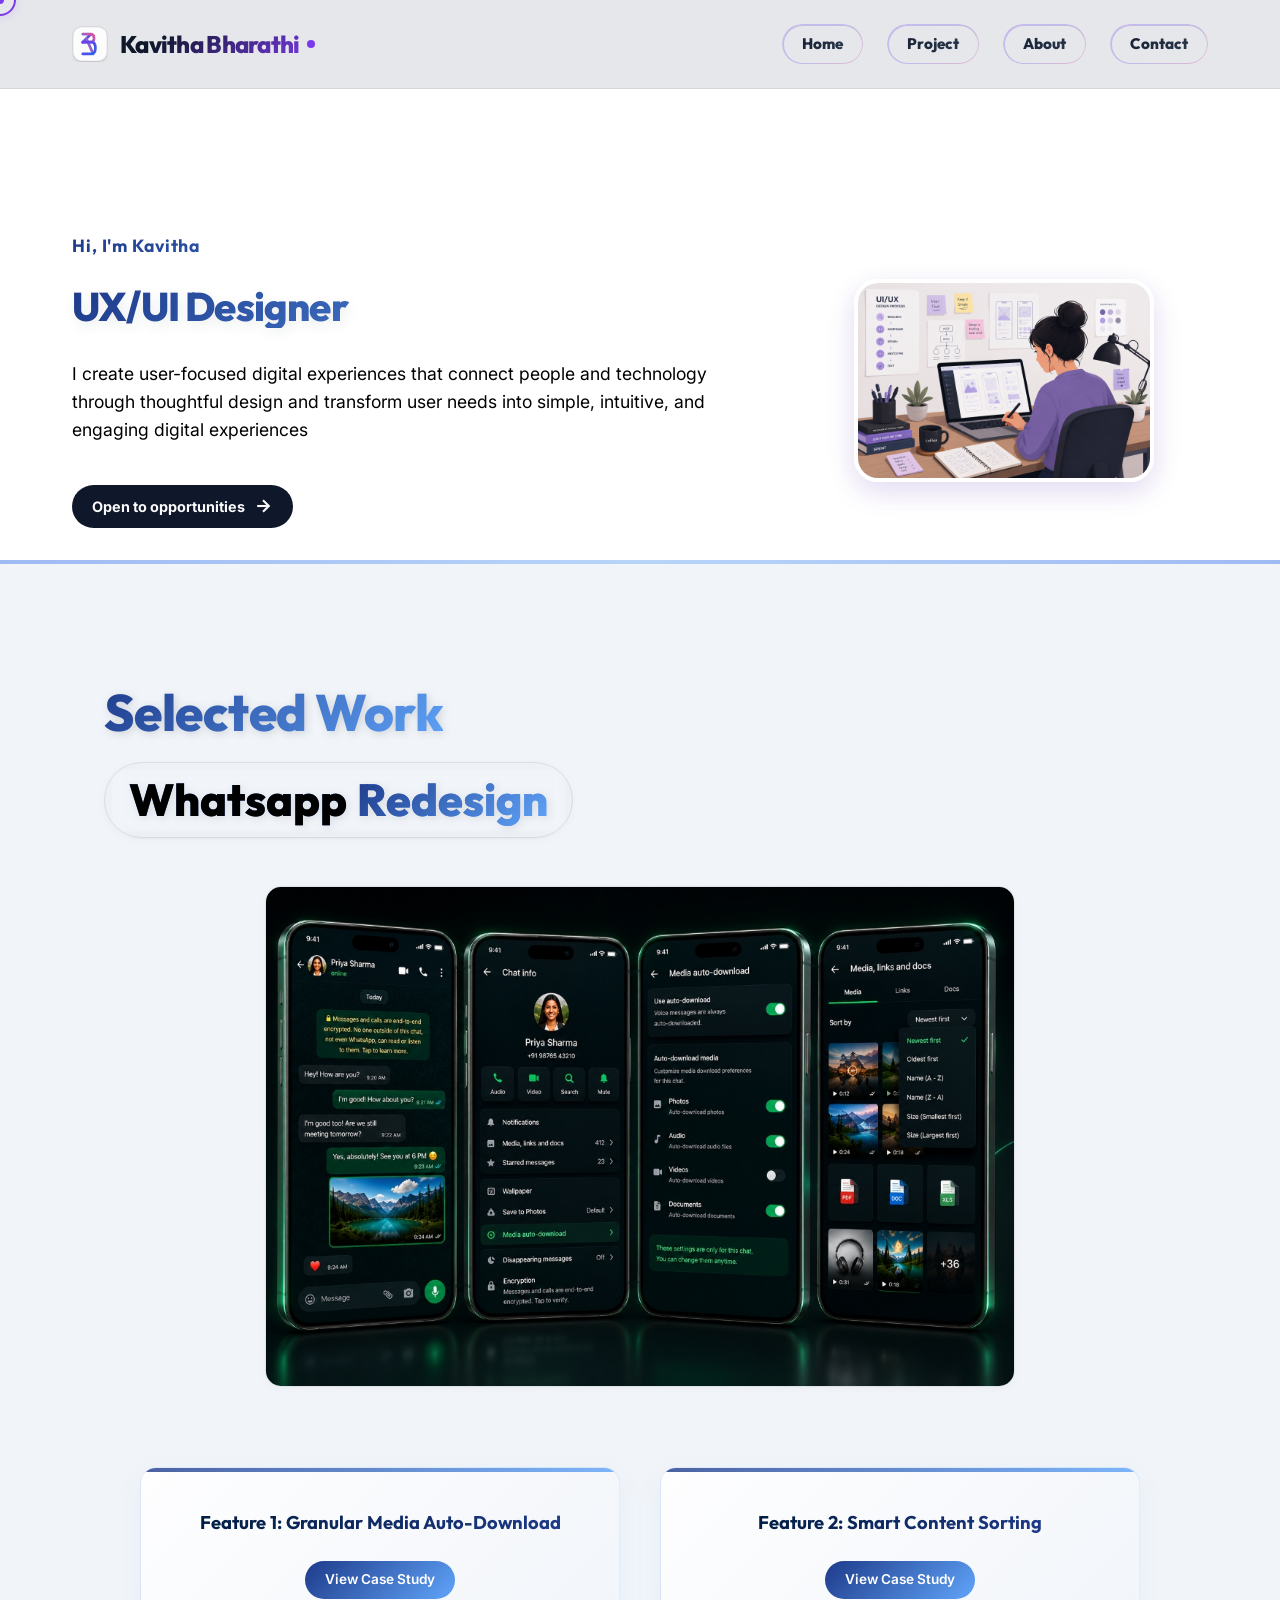
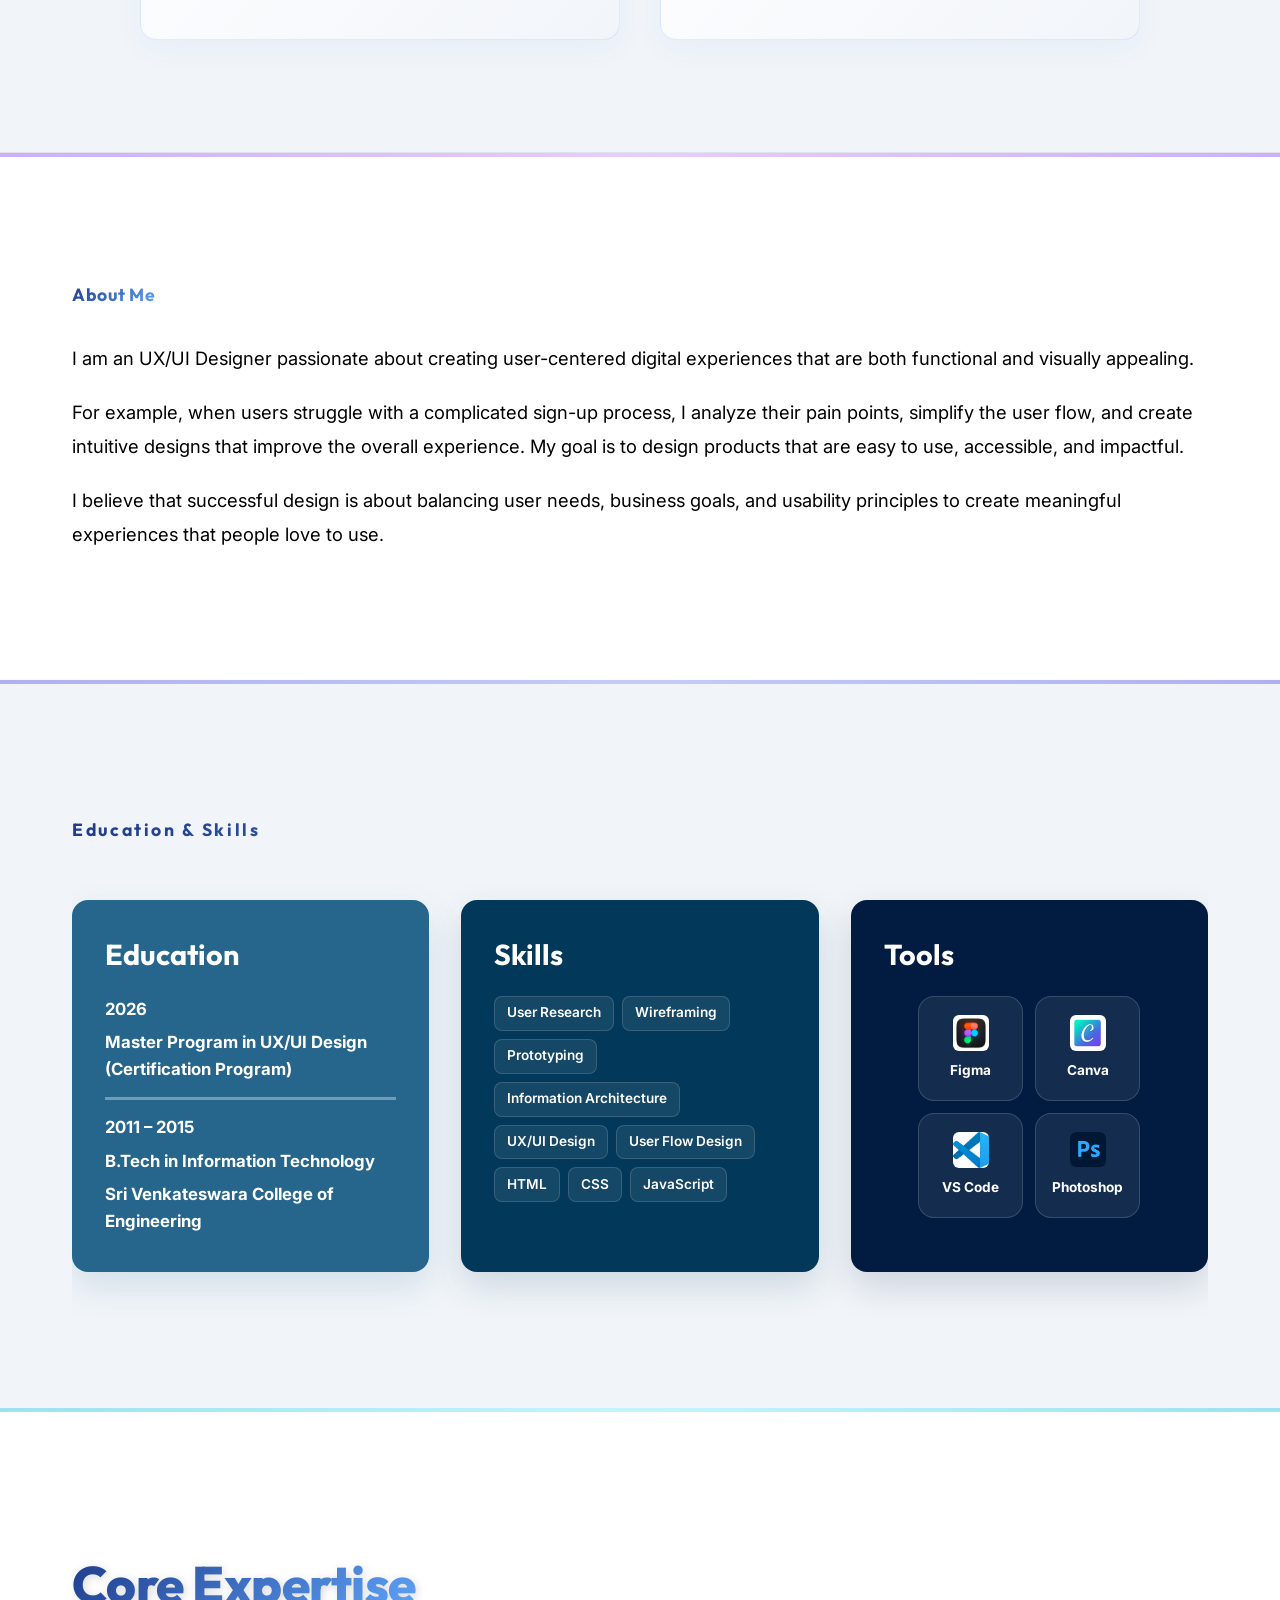
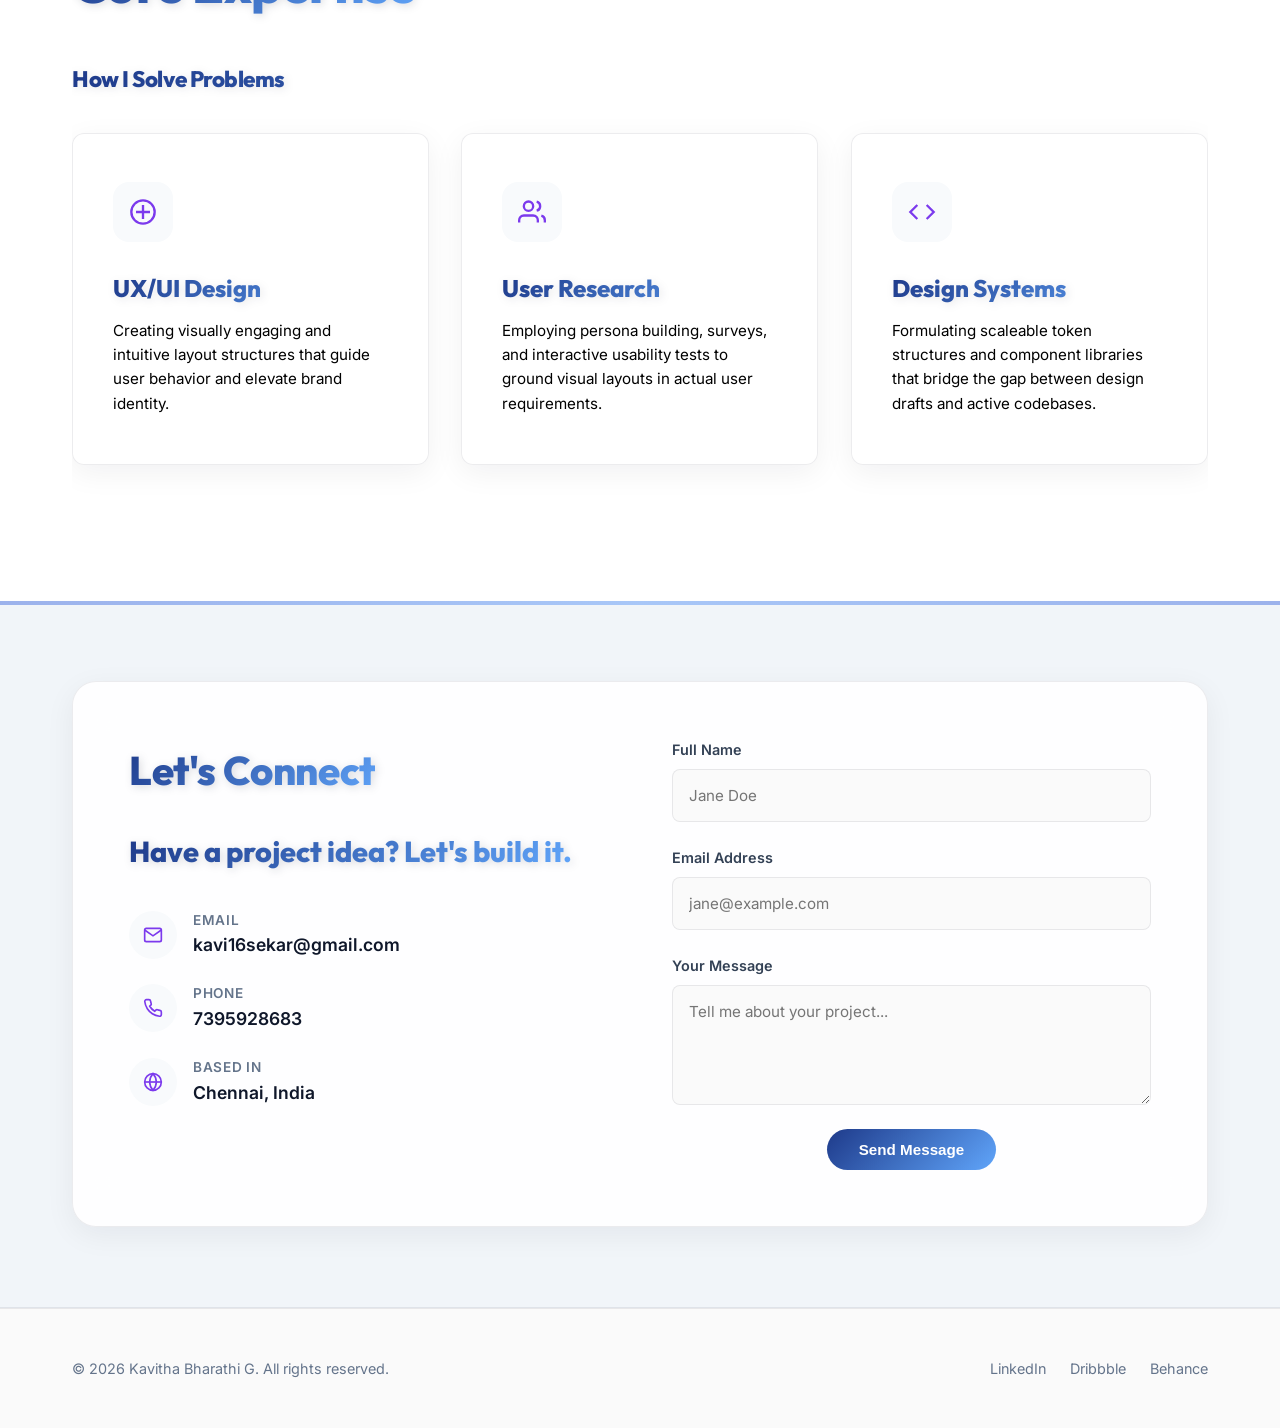
==== commit e25969a3: "Add creative KB monogram logo to navbar" ====
--- a/index.html
+++ b/index.html
@@ -55,6 +55,27 @@
     <nav class="navbar reveal" id="navbar">
         <div class="container">
             <a href="#" class="logo interactive">
+                <svg class="logo-mark" viewBox="0 0 40 40" width="36" height="36" fill="none" xmlns="http://www.w3.org/2000/svg" style="margin-right: 0.25rem;">
+                    <defs>
+                        <linearGradient id="kbLogoGrad" x1="0%" y1="0%" x2="100%" y2="100%">
+                            <stop offset="0%" stop-color="#7c3aed" />
+                            <stop offset="100%" stop-color="#2563eb" />
+                        </linearGradient>
+                        <linearGradient id="kbLogoGradSecondary" x1="0%" y1="100%" x2="100%" y2="0%">
+                            <stop offset="0%" stop-color="#3b82f6" />
+                            <stop offset="100%" stop-color="#ec4899" />
+                        </linearGradient>
+                        <filter id="logoShadow" x="-10%" y="-10%" width="120%" height="120%">
+                            <feDropShadow dx="0" dy="2" stdDeviation="2" flood-opacity="0.1" />
+                        </filter>
+                    </defs>
+                    <rect x="1" y="1" width="38" height="38" rx="10" fill="rgba(255, 255, 255, 0.9)" stroke="rgba(15, 23, 42, 0.08)" stroke-width="1.5" filter="url(#logoShadow)"/>
+                    <path d="M12 9V31" stroke="url(#kbLogoGrad)" stroke-width="3" stroke-linecap="round" />
+                    <path d="M21 9L12 18" stroke="url(#kbLogoGrad)" stroke-width="3" stroke-linecap="round" />
+                    <path d="M16 14L23.5 31" stroke="url(#kbLogoGradSecondary)" stroke-width="3" stroke-linecap="round" />
+                    <path d="M12 9H20C23 9 24.5 11 24.5 13.5C24.5 16 23 18 20 18H12" stroke="url(#kbLogoGradSecondary)" stroke-width="3" stroke-linecap="round" stroke-linejoin="round" fill="none" />
+                    <path d="M12 18H21.5C24.5 18 26 21 26 24.5C26 28 24.5 31 21.5 31H12" stroke="url(#kbLogoGrad)" stroke-width="3" stroke-linecap="round" stroke-linejoin="round" fill="none" />
+                </svg>
                 Kavitha Bharathi<span class="logo-dot"></span>
             </a>
             <div class="nav-right">
--- a/style.css
+++ b/style.css
@@ -248,6 +248,19 @@
     background: linear-gradient(135deg, var(--text-primary) 35%, var(--accent) 100%);
     -webkit-background-clip: text;
     -webkit-text-fill-color: transparent;
+}
+
+.logo-mark {
+    -webkit-text-fill-color: initial;
+    -webkit-background-clip: initial;
+    background: none;
+    transition: var(--transition-bounce);
+    flex-shrink: 0;
+}
+
+.logo:hover .logo-mark {
+    transform: scale(1.08) rotate(-4deg);
+    filter: drop-shadow(0 4px 12px rgba(124, 58, 237, 0.25));
 }
 
 .logo-dot {
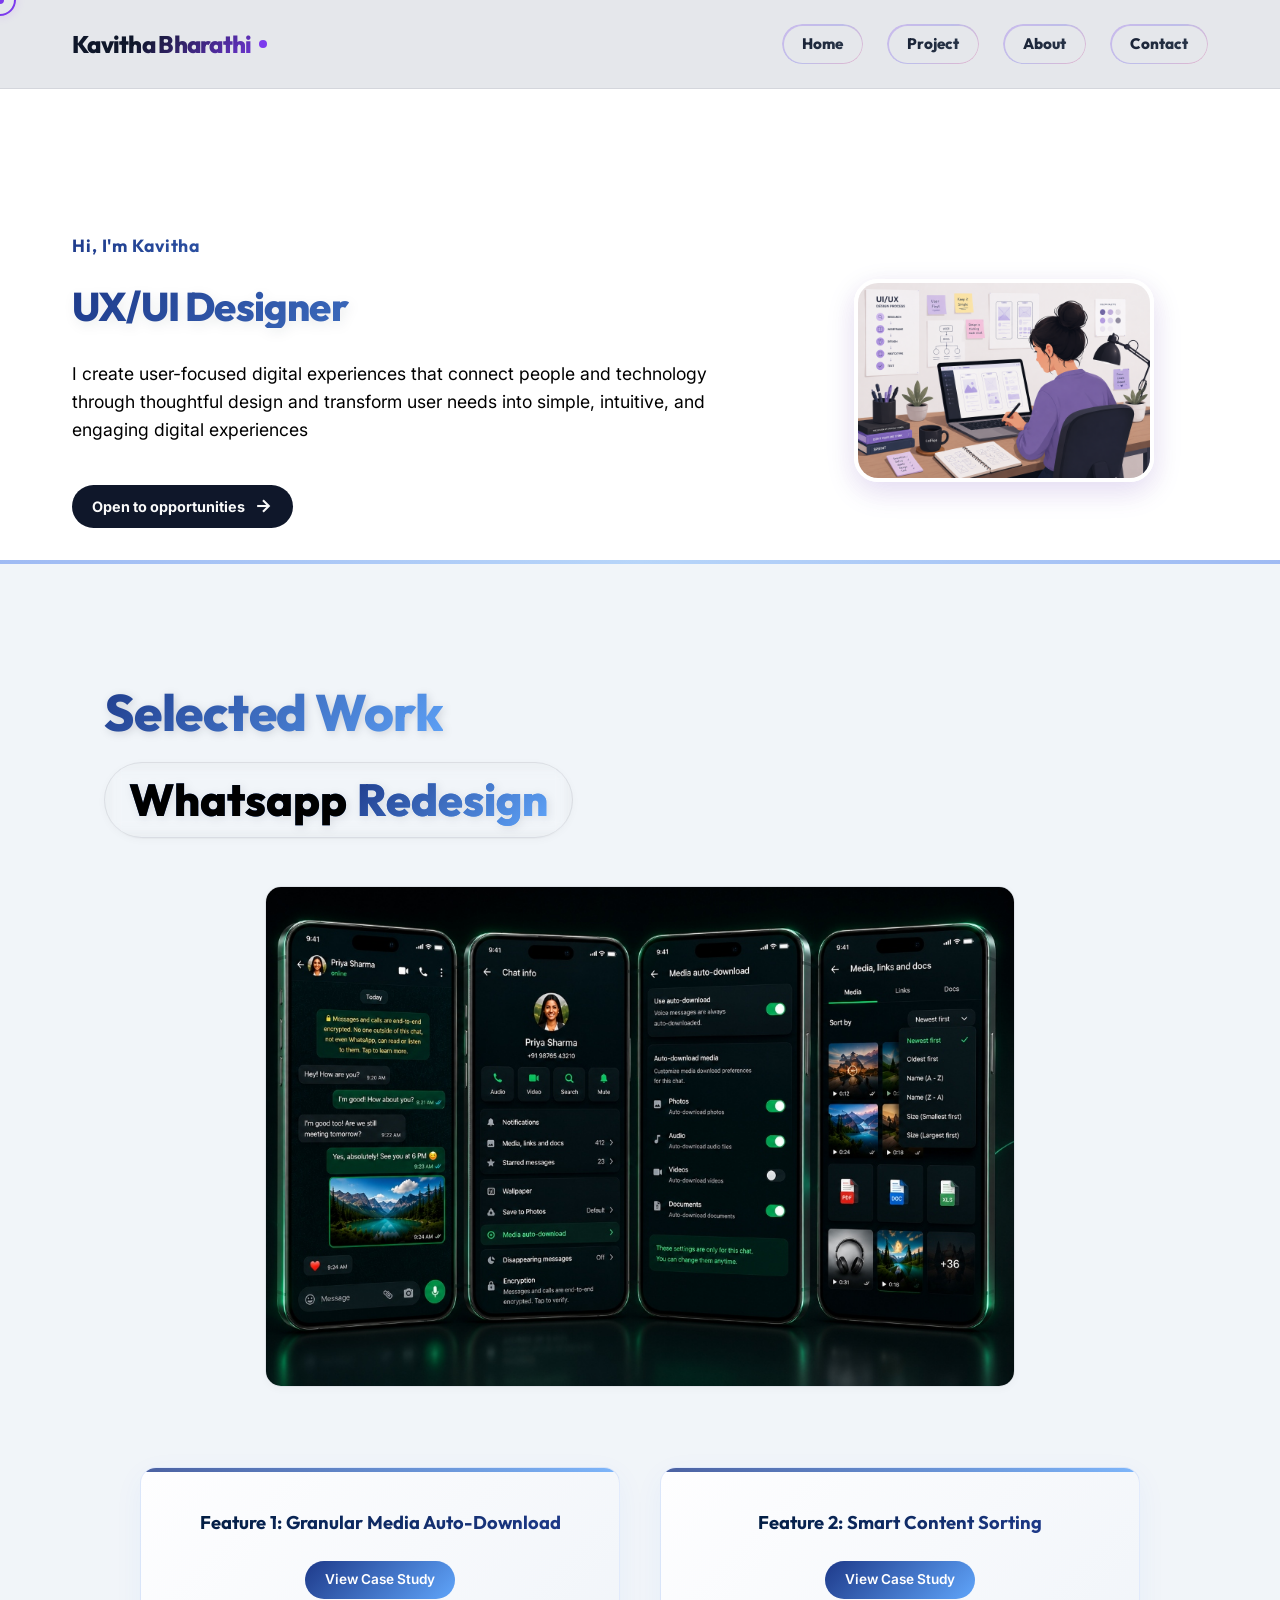
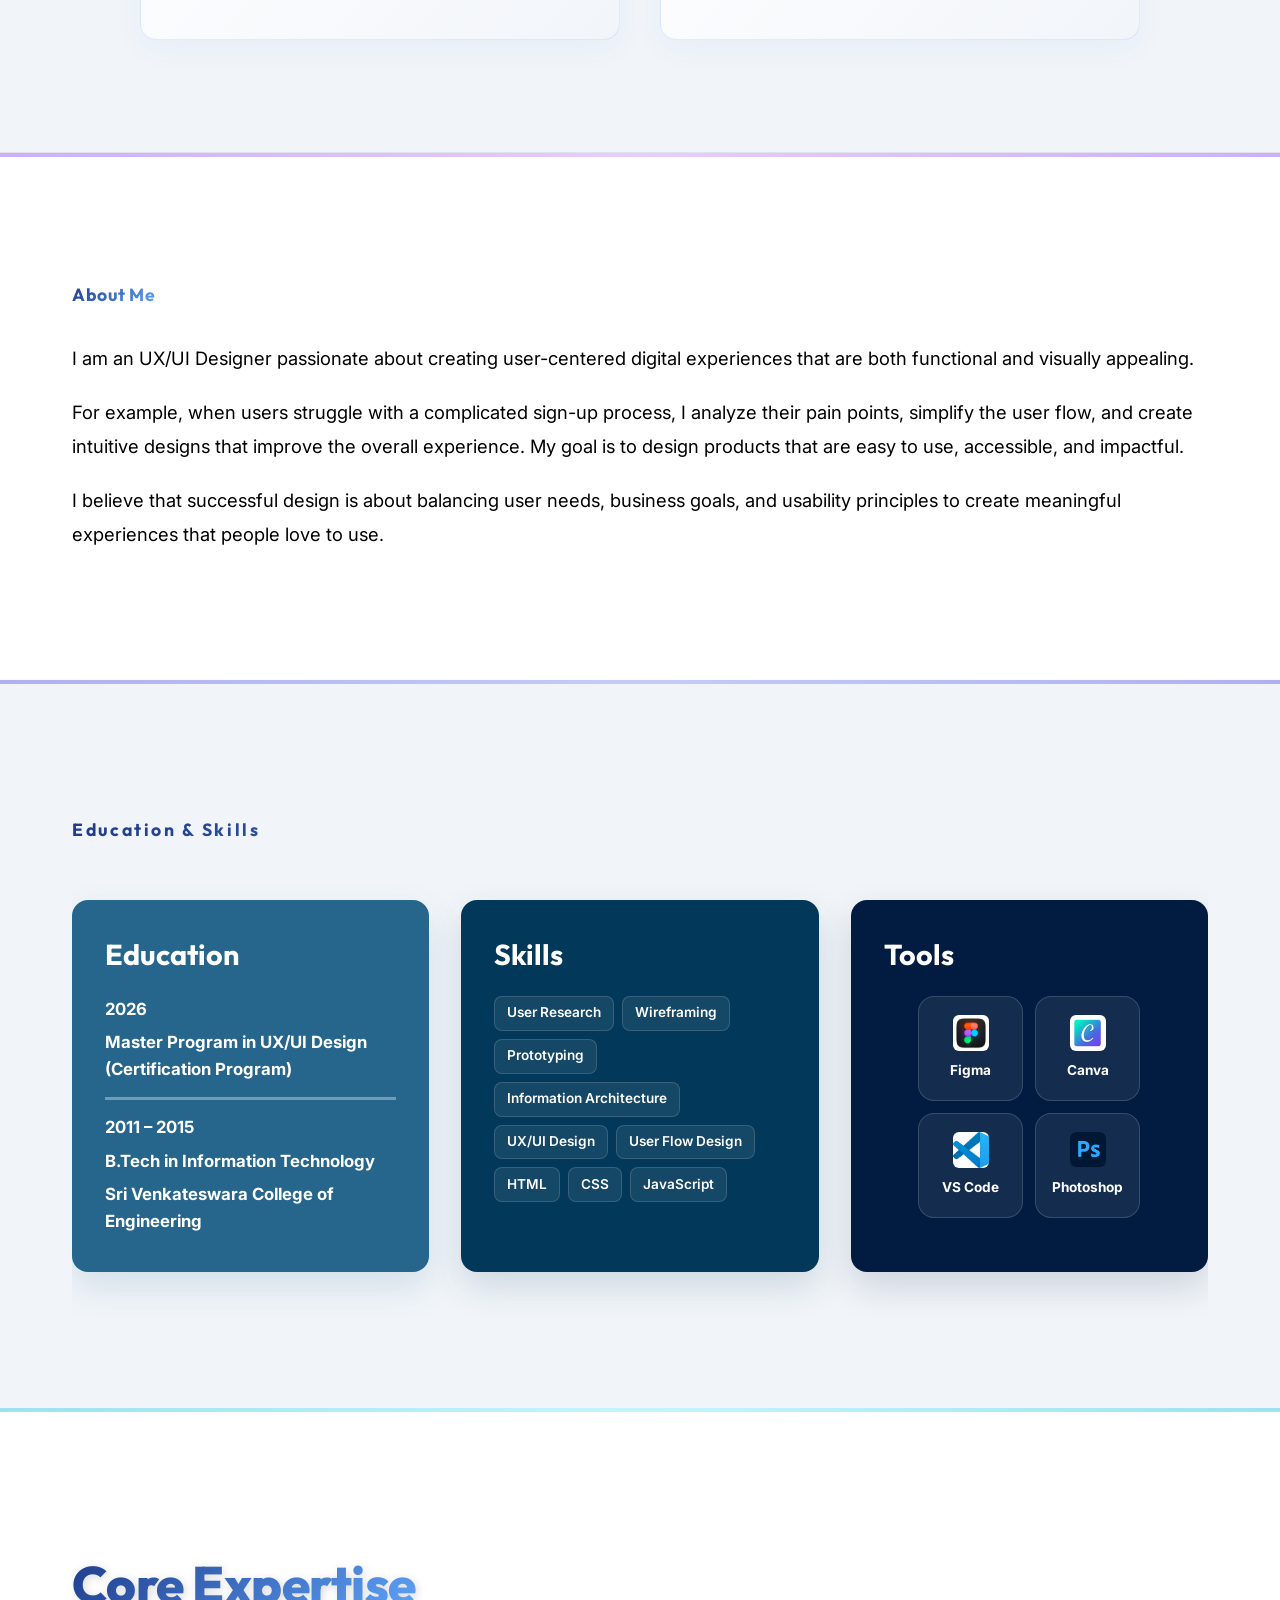
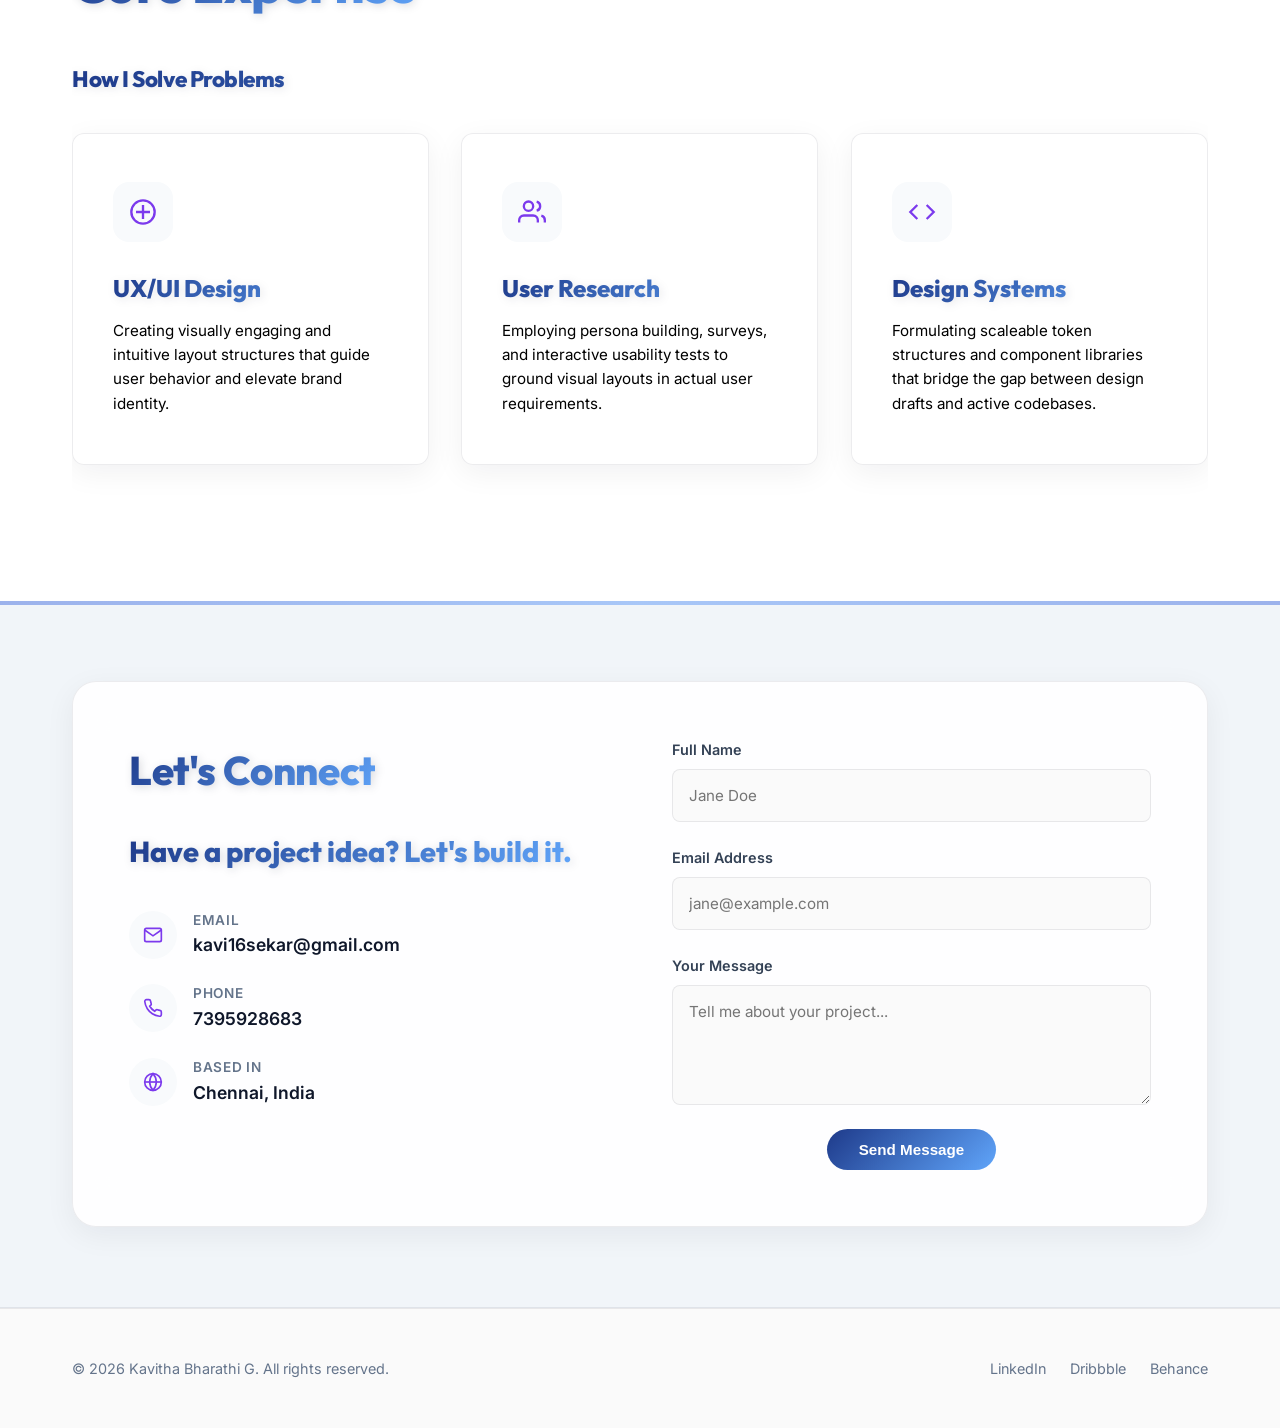
==== commit 13274306: "Clean up index.html and style.css, add assets image" ====
--- a/index.html
+++ b/index.html
@@ -55,27 +55,6 @@
     <nav class="navbar reveal" id="navbar">
         <div class="container">
             <a href="#" class="logo interactive">
-                <svg class="logo-mark" viewBox="0 0 40 40" width="36" height="36" fill="none" xmlns="http://www.w3.org/2000/svg" style="margin-right: 0.25rem;">
-                    <defs>
-                        <linearGradient id="kbLogoGrad" x1="0%" y1="0%" x2="100%" y2="100%">
-                            <stop offset="0%" stop-color="#7c3aed" />
-                            <stop offset="100%" stop-color="#2563eb" />
-                        </linearGradient>
-                        <linearGradient id="kbLogoGradSecondary" x1="0%" y1="100%" x2="100%" y2="0%">
-                            <stop offset="0%" stop-color="#3b82f6" />
-                            <stop offset="100%" stop-color="#ec4899" />
-                        </linearGradient>
-                        <filter id="logoShadow" x="-10%" y="-10%" width="120%" height="120%">
-                            <feDropShadow dx="0" dy="2" stdDeviation="2" flood-opacity="0.1" />
-                        </filter>
-                    </defs>
-                    <rect x="1" y="1" width="38" height="38" rx="10" fill="rgba(255, 255, 255, 0.9)" stroke="rgba(15, 23, 42, 0.08)" stroke-width="1.5" filter="url(#logoShadow)"/>
-                    <path d="M12 9V31" stroke="url(#kbLogoGrad)" stroke-width="3" stroke-linecap="round" />
-                    <path d="M21 9L12 18" stroke="url(#kbLogoGrad)" stroke-width="3" stroke-linecap="round" />
-                    <path d="M16 14L23.5 31" stroke="url(#kbLogoGradSecondary)" stroke-width="3" stroke-linecap="round" />
-                    <path d="M12 9H20C23 9 24.5 11 24.5 13.5C24.5 16 23 18 20 18H12" stroke="url(#kbLogoGradSecondary)" stroke-width="3" stroke-linecap="round" stroke-linejoin="round" fill="none" />
-                    <path d="M12 18H21.5C24.5 18 26 21 26 24.5C26 28 24.5 31 21.5 31H12" stroke="url(#kbLogoGrad)" stroke-width="3" stroke-linecap="round" stroke-linejoin="round" fill="none" />
-                </svg>
                 Kavitha Bharathi<span class="logo-dot"></span>
             </a>
             <div class="nav-right">
--- a/style.css
+++ b/style.css
@@ -248,19 +248,6 @@
     background: linear-gradient(135deg, var(--text-primary) 35%, var(--accent) 100%);
     -webkit-background-clip: text;
     -webkit-text-fill-color: transparent;
-}
-
-.logo-mark {
-    -webkit-text-fill-color: initial;
-    -webkit-background-clip: initial;
-    background: none;
-    transition: var(--transition-bounce);
-    flex-shrink: 0;
-}
-
-.logo:hover .logo-mark {
-    transform: scale(1.08) rotate(-4deg);
-    filter: drop-shadow(0 4px 12px rgba(124, 58, 237, 0.25));
 }
 
 .logo-dot {
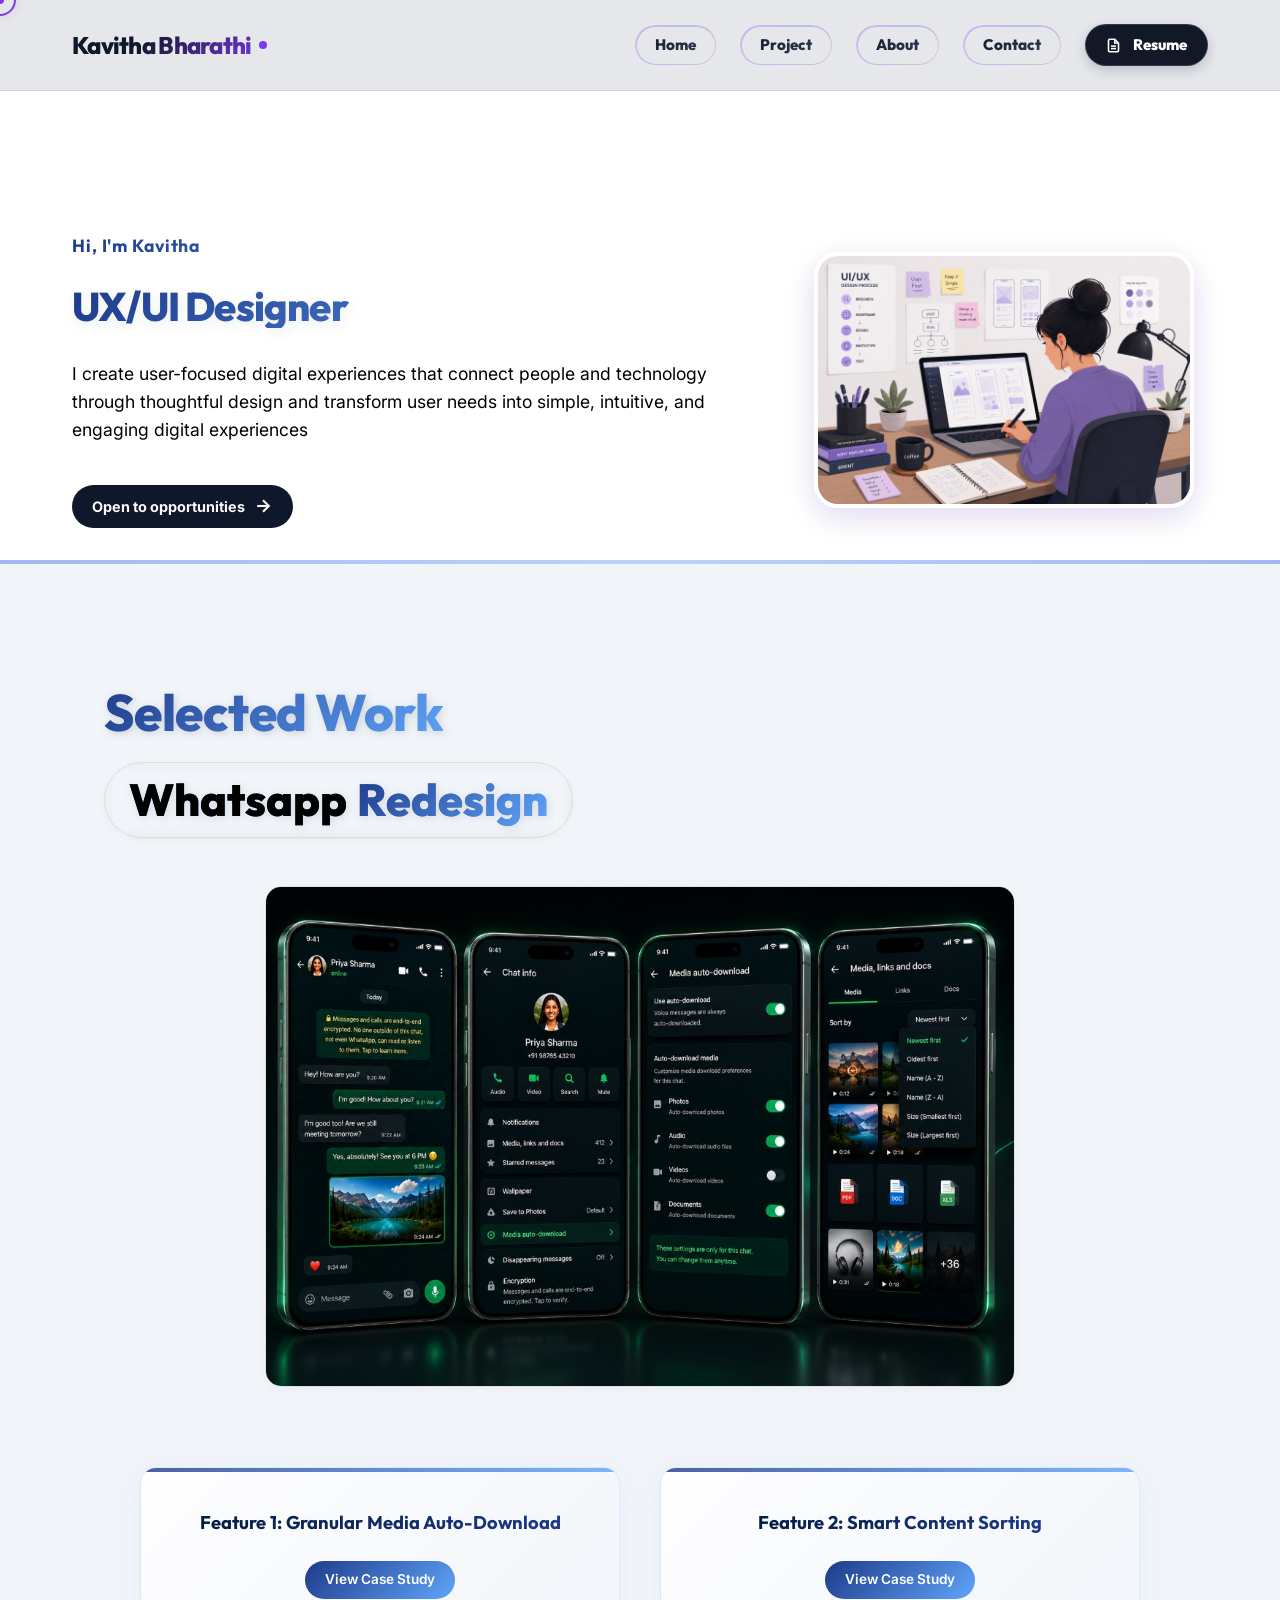
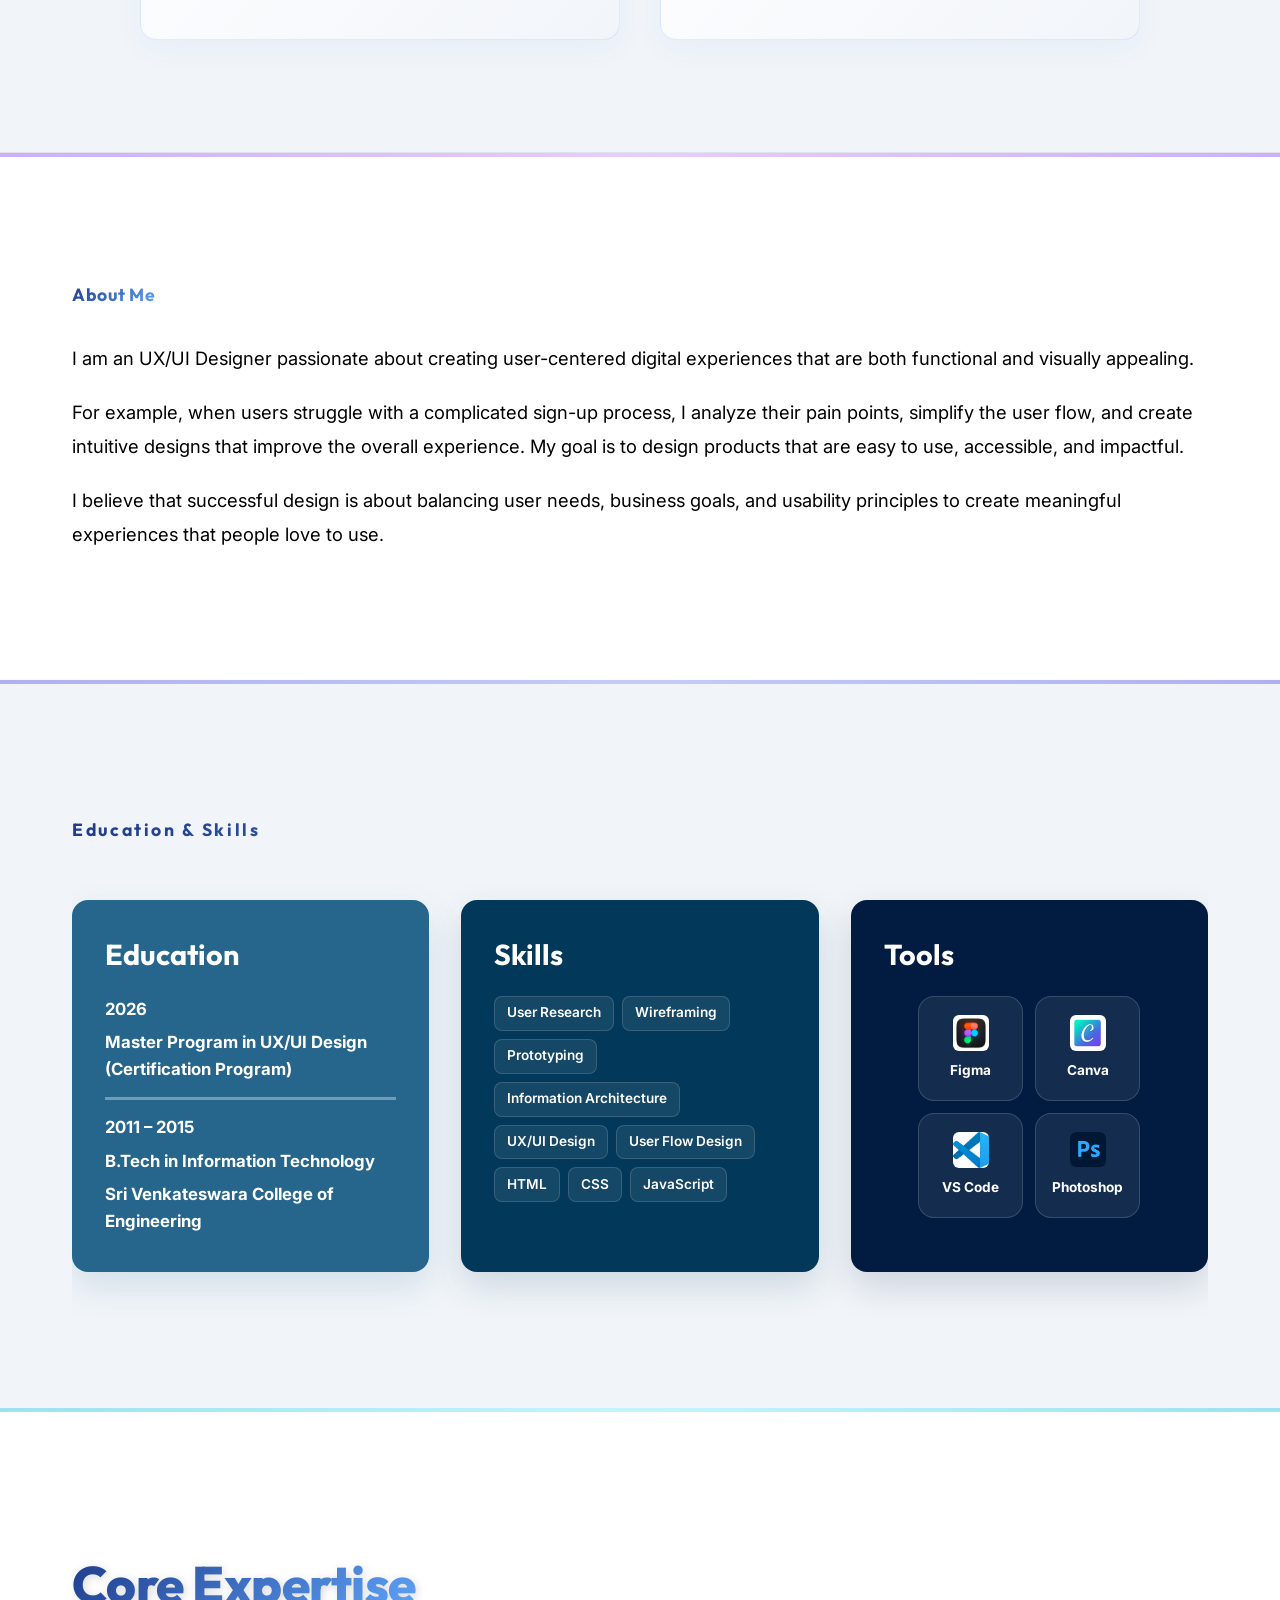
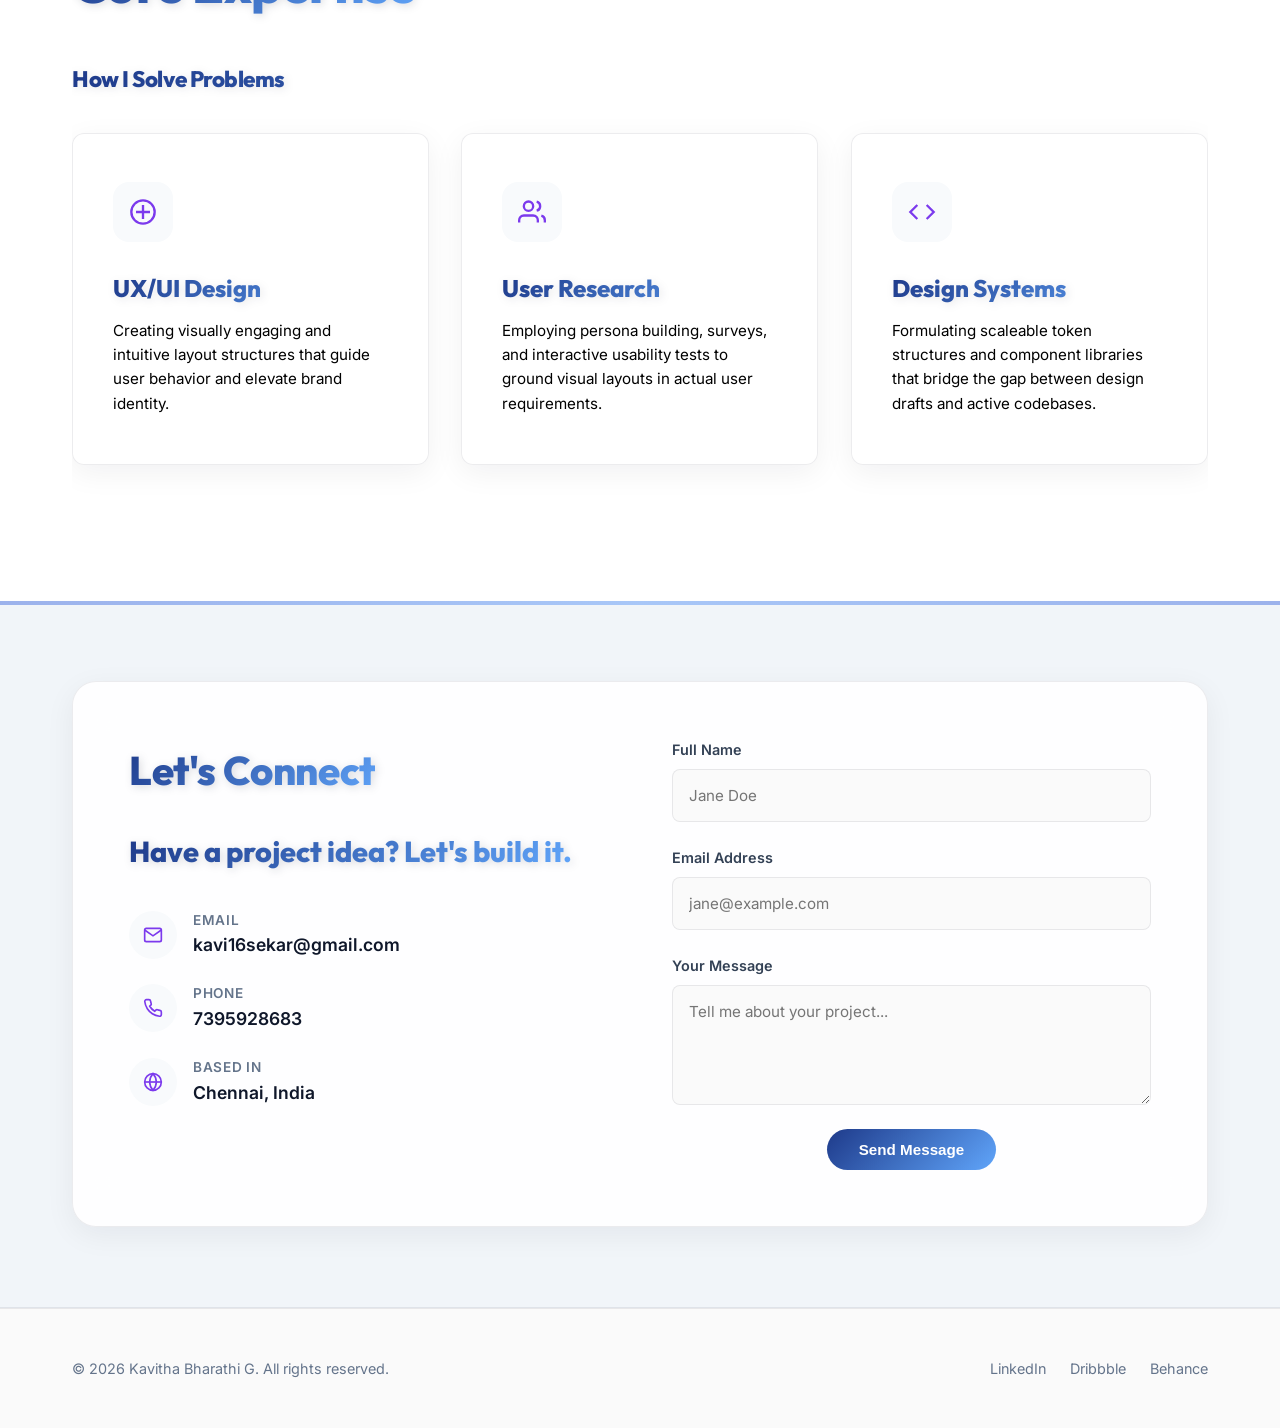
==== commit ff4ba8ee: "feat: add resume button next to contact linking to compiled PDF" ====
--- a/index.html
+++ b/index.html
@@ -62,6 +62,10 @@
                 <a href="#work" class="nav-item-box interactive">Project</a>
                 <a href="#about" class="nav-item-box interactive">About</a>
                 <a href="#contact" class="nav-item-box interactive lets-talk-nav">Contact</a>
+                <a href="assets/Kavitha_Bharathi_Resume.pdf" target="_blank" class="nav-resume-btn interactive">
+                    <svg width="15" height="15" viewBox="0 0 24 24" fill="none" stroke="currentColor" stroke-width="2.5" style="margin-right: 4px; vertical-align: middle;"><path d="M14 2H6a2 2 0 0 0-2 2v16a2 2 0 0 0 2 2h12a2 2 0 0 0 2-2V8z"></path><polyline points="14 2 14 8 20 8"></polyline><line x1="16" y1="13" x2="8" y2="13"></line><line x1="16" y1="17" x2="8" y2="17"></line></svg>
+                    <span>Resume</span>
+                </a>
             </div>
         </div>
     </nav>
--- a/style.css
+++ b/style.css
@@ -308,6 +308,40 @@
     opacity: 1;
 }
 
+/* Resume Navigation Button */
+.nav-resume-btn {
+    display: inline-flex;
+    align-items: center;
+    gap: 0.5rem;
+    padding: 0.5rem 1.25rem;
+    background-color: #111827; /* Dark charcoal/slate color */
+    color: #ffffff !important;
+    font-family: var(--font-heading);
+    font-size: 0.95rem;
+    font-weight: 800;
+    border-radius: 50px;
+    border: 1px solid rgba(255, 255, 255, 0.15);
+    text-decoration: none;
+    transition: var(--transition-bounce);
+    box-shadow: 0 4px 12px rgba(17, 24, 39, 0.2);
+}
+
+.nav-resume-btn:hover {
+    background-color: #1f2937; /* Slightly lighter slate */
+    transform: translateY(-2px);
+    box-shadow: 0 8px 20px rgba(17, 24, 39, 0.35);
+    border-color: rgba(255, 255, 255, 0.3);
+}
+
+.nav-resume-btn svg {
+    color: #ffffff;
+    transition: transform 0.3s ease;
+}
+
+.nav-resume-btn:hover svg {
+    transform: scale(1.1);
+}
+
 
 
 /* Contact Button */
@@ -535,7 +569,7 @@
 
 .hero-avatar {
     width: 100%;
-    max-width: 300px;
+    max-width: 380px;
     height: auto;
     border-radius: 24px;
     box-shadow: var(--shadow-md), 0 10px 30px rgba(124, 58, 237, 0.12);
@@ -2372,7 +2406,7 @@
     }
 
     .hero-avatar {
-        max-width: 220px;
+        max-width: 280px;
     }
 
     .hero-action-new {
@@ -2412,6 +2446,13 @@
         padding: 1rem 2rem;
         width: 80%;
         text-align: center;
+    }
+
+    .nav-right .nav-resume-btn {
+        font-size: 1.5rem;
+        padding: 1rem 2rem;
+        width: 80%;
+        justify-content: center;
     }
 
     /* Spacing adjustments for smaller screens */
